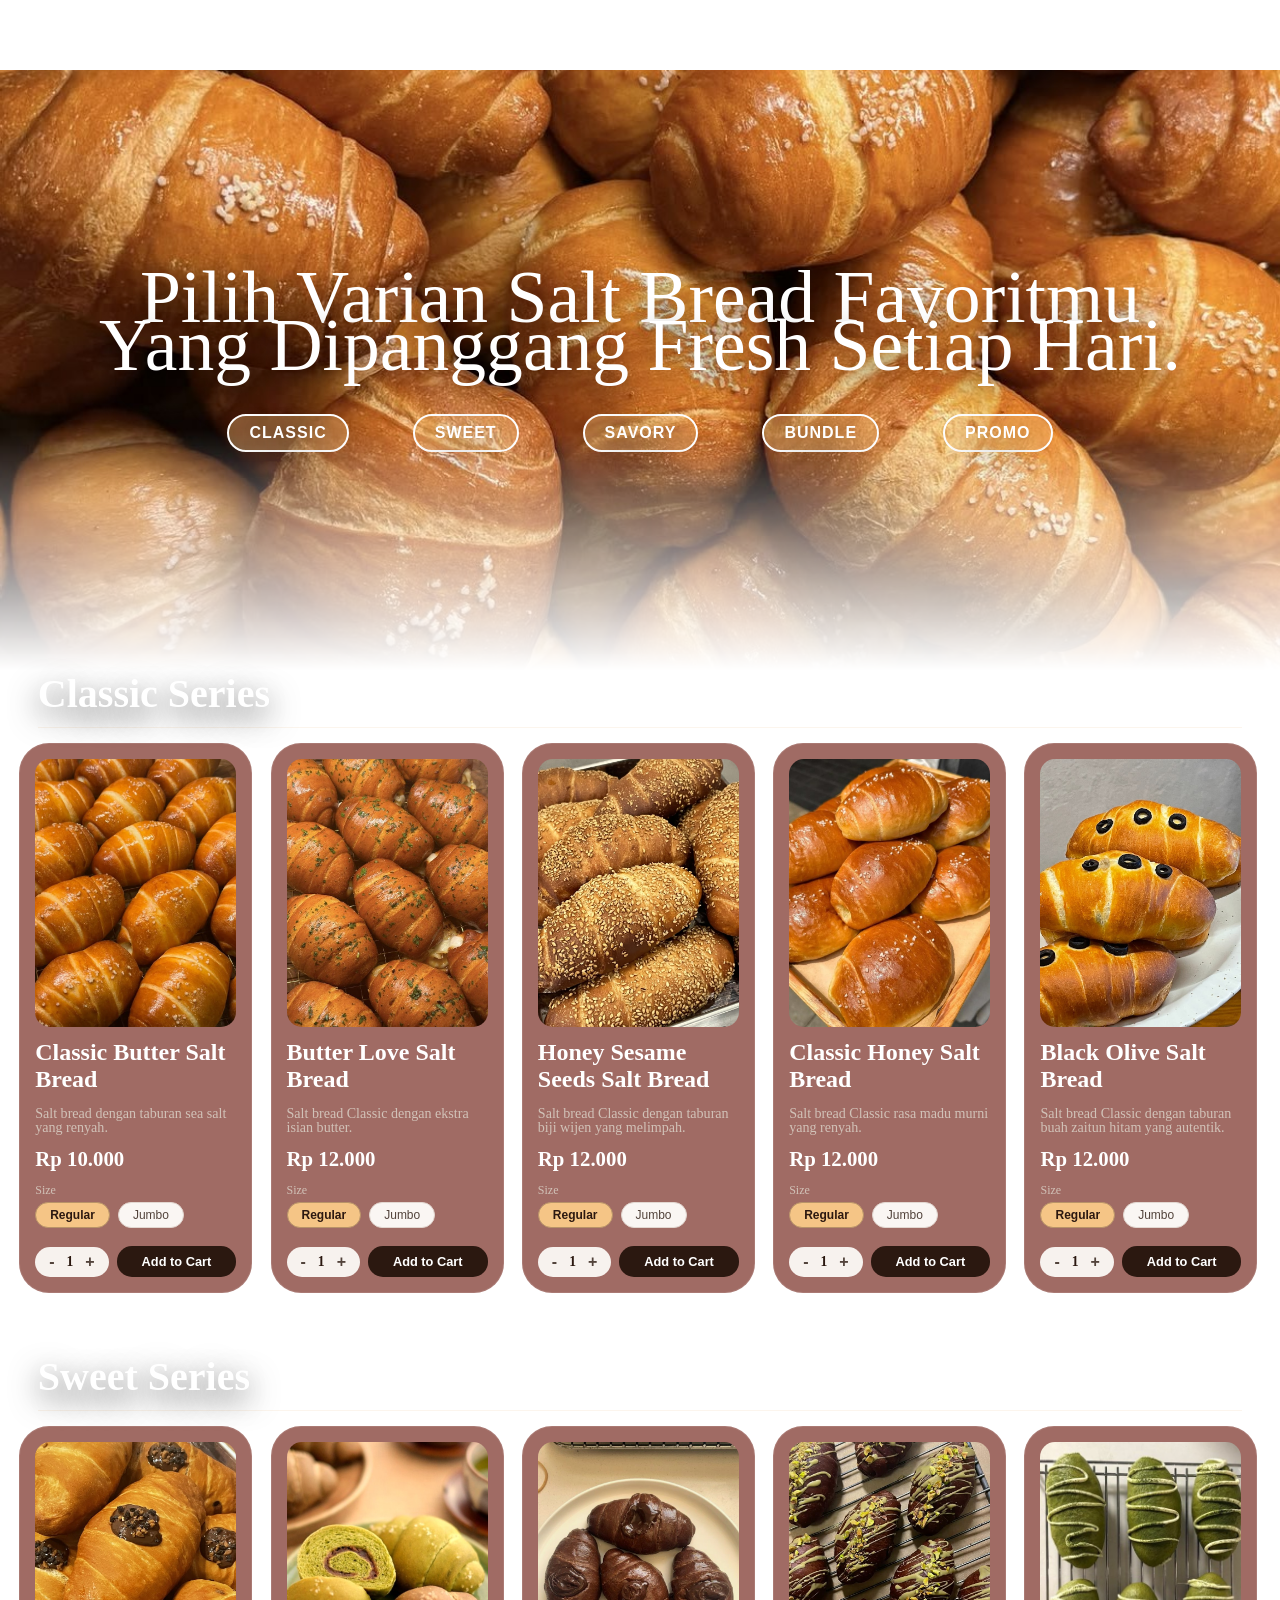
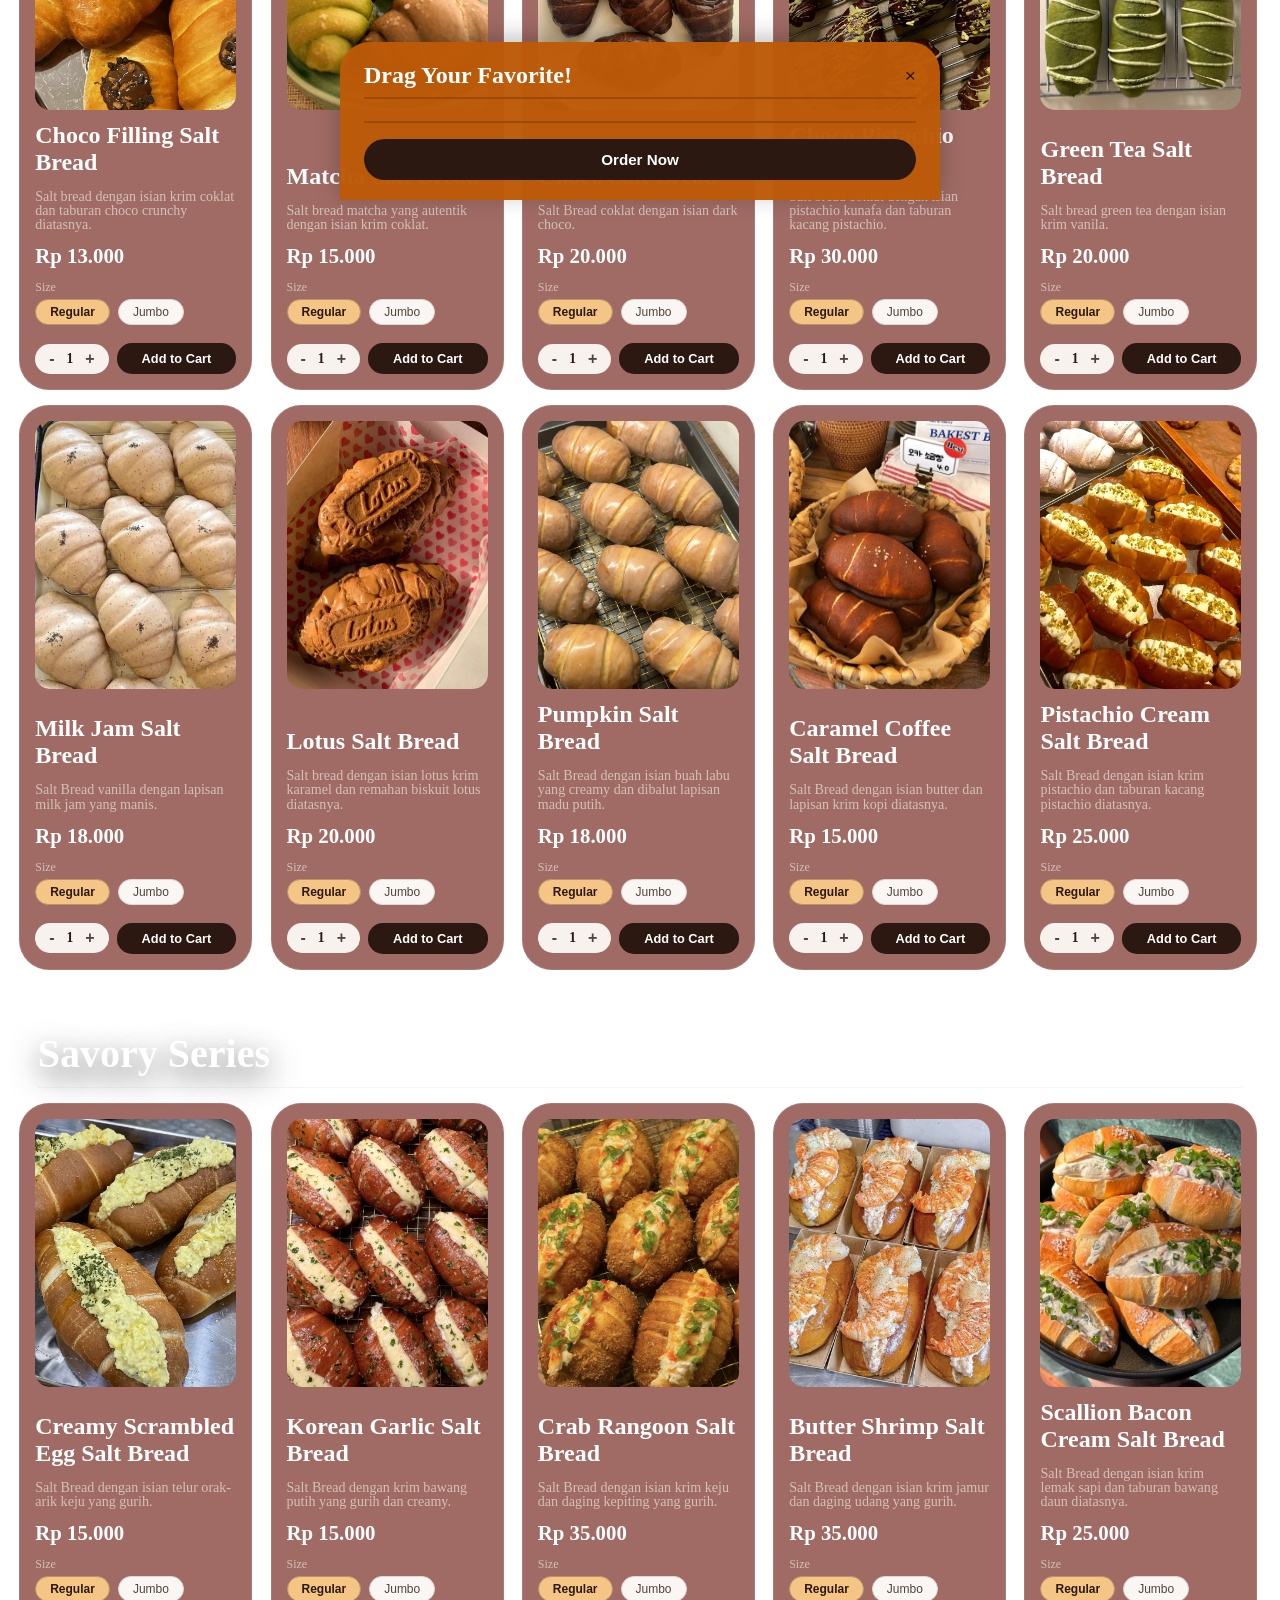
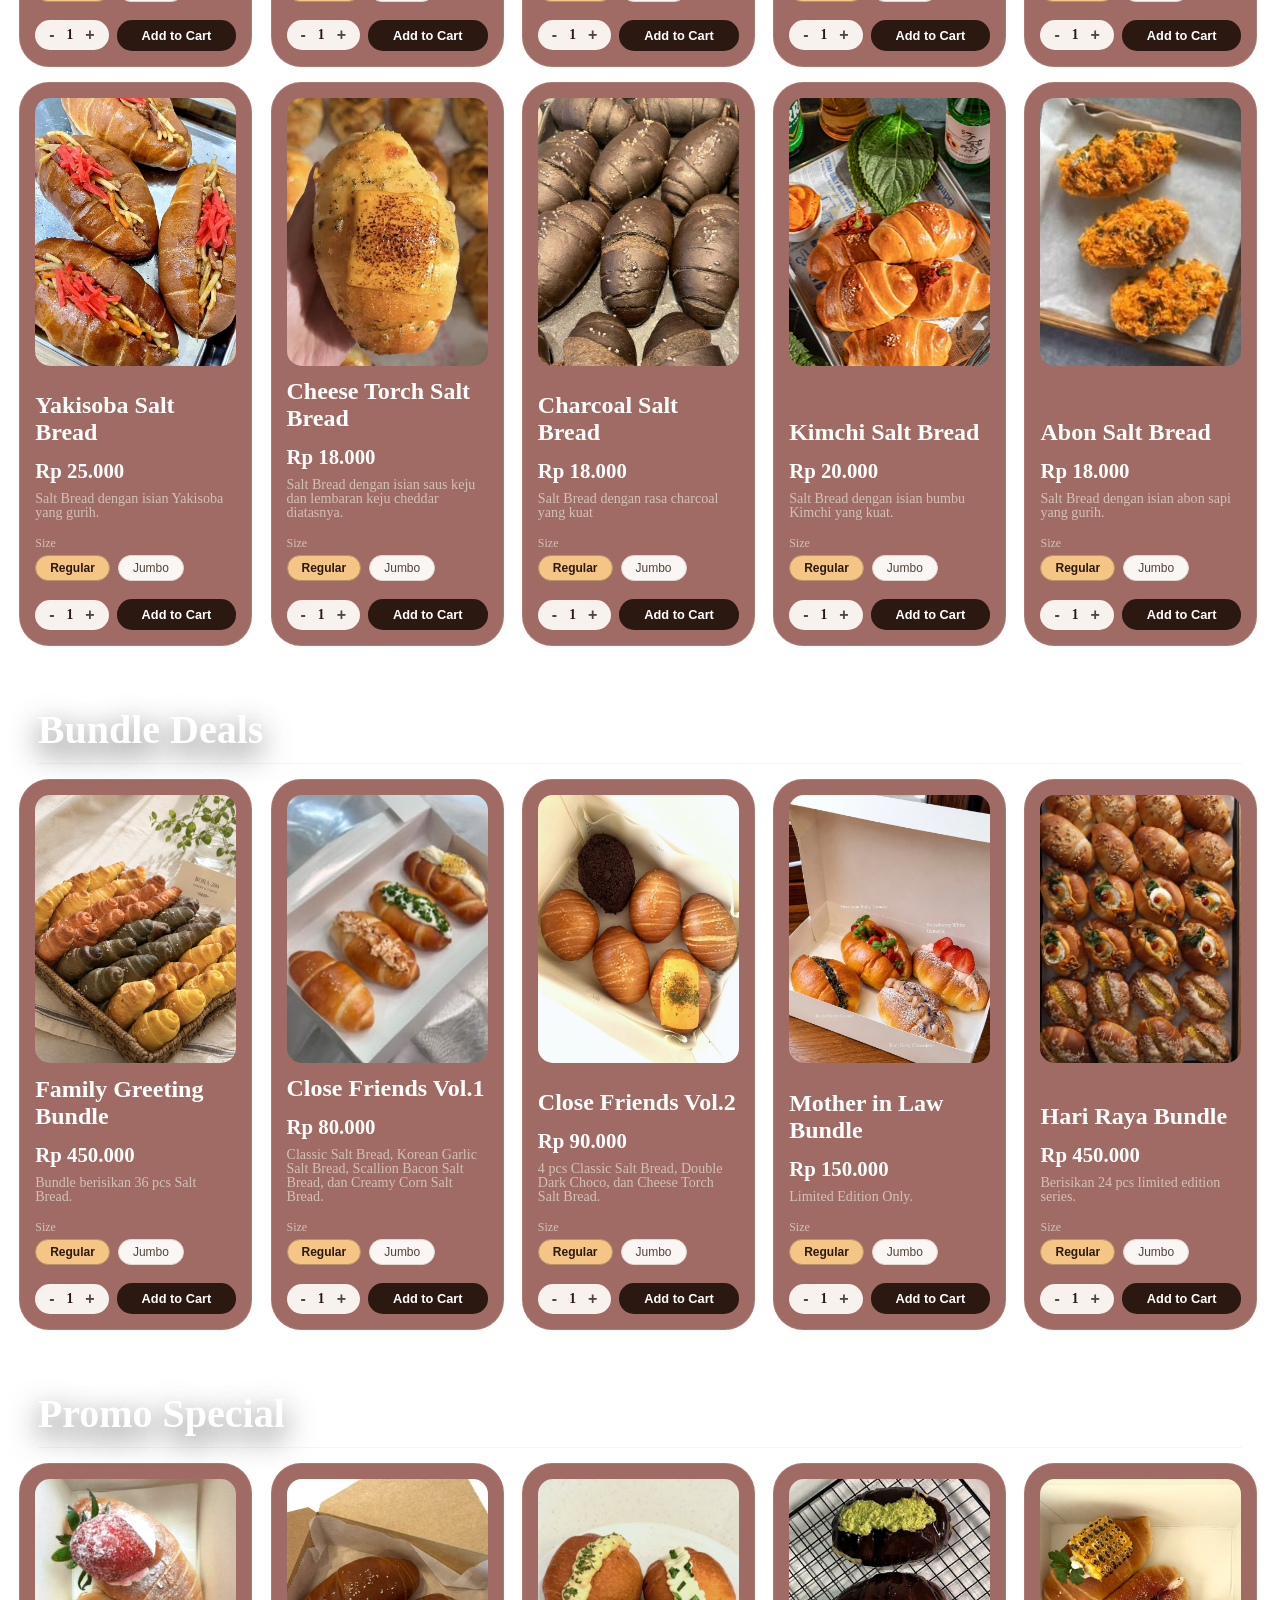
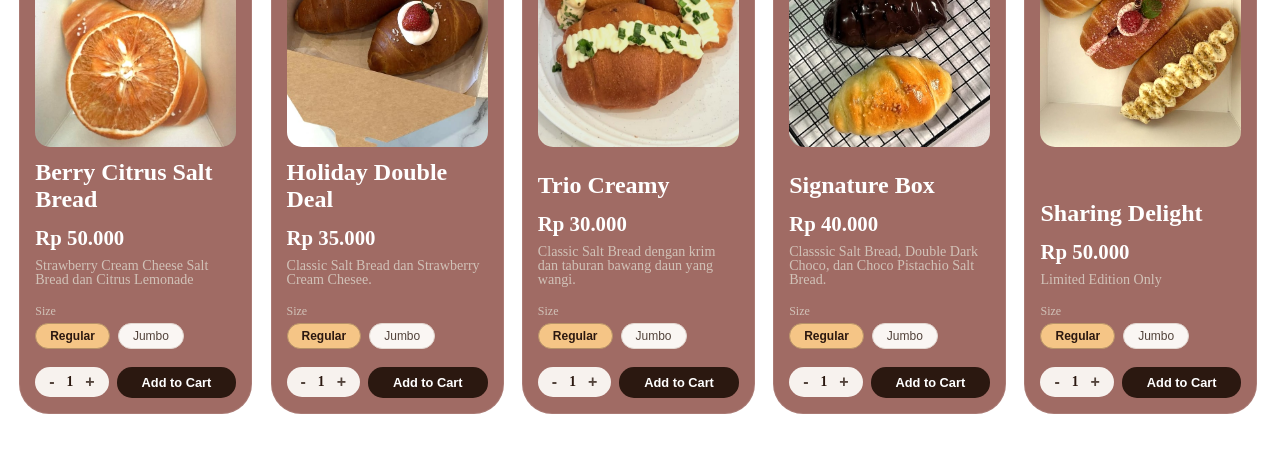
==== menu.html @ 556c07de "Add files via upload" ====
<!DOCTYPE html>
<html lang="id">
<head>
    <meta charset="UTF-8">
    <meta name="viewport" content="width=device-width, initial-scale=1.0">
    <title>.:: MENU ::.</title>
    <style>
        html {
            scroll-behavior: smooth;
        }
        * {
            margin: 0;
            padding: 0;
            box-sizing: border-box;
        }
        body {
            overflow-y: auto;
            background-color: transparent;
        }
        
        /* HEADER MENU */
        .menu-header {
            text-align: center;
            margin-bottom: 30px;
            line-height: 18px;
            font-family:'Times New Roman';
            font-size: 4.6rem;
            text-shadow: 0 10px 30px rgba(0, 0, 0, 0.699);
        }
        .hero-blend-container {
            position: relative;
            width: 100%;
            height: 600px;
            background: url('st image/saltbread2.jpg') center/cover no-repeat;
            display: flex;
            align-items: center;
            justify-content: center;
            text-align: center;
            color: #ffffff;
            margin-top: 70px;
            -webkit-mask-image: linear-gradient(to bottom, rgba(0,0,0,1) 60%, rgba(0,0,0,0) 100%);
            mask-image: linear-gradient(to bottom, rgba(0,0,0,1) 60%, rgba(0,0,0,0) 100%);
        }
        .hero-content {
            position: relative;
            z-index: 2;
            padding: 0 20px;
        }
        
        /* GRID MENU PRODUK */
        .menu-grid {
            display: grid;
            grid-template-columns: repeat(5, 1fr);
            gap: 15px;
            width: 100%;
            max-width: 1300px;
        }
        
        /* CARD PRODUK */
        .menu-card {
            background-color: #660f049d;
            border-radius: 30px;
            border: 1px solid rgba(255,255,255,0.1);
            padding: 15px;
            display: flex;
            max-width: 233px;
            flex-direction: column;
            justify-content: space-between;
            transition: transform 0.3s ease, box-shadow 0.3s ease;
        }
        .menu-card:hover {
            background-color: #7a1306;
            transform: translateY(-6px);
            box-shadow: 0 10px 25px rgba(0, 0, 0, 0.5);
            border-color: #F1D8B8;
        }
        
        /* FOTO RASIO 3:4 POTRAIT */
        .card-img-wrapper {
            width: 100%;
            aspect-ratio: 3 / 4;
            background-color: #F3ECE7;
            border-radius: 15px;
            overflow: hidden;
            display: flex;
            align-items: center;
            justify-content: center;
        }
        .card-img-wrapper img {
            width: 100%;
            height: 100%;
            object-fit: cover;
        }
        
        /* CONTENT CARD */
        .card-body {
            padding-top: 12px;
            display: flex;
            flex-direction: column;
            gap: 8px;
        }
        .card-title {
            font-family: 'Bell Mt';
            text-decoration: none;
            font-size: 1.5rem;
            color: #ffffff;
            margin-bottom: 5px;
        }
        .card-desc {
            font-size: 0.88rem;
            color: #D1C2B8;
            line-height: 1;
            margin-bottom: 5px;
            flex-grow: 1;
            font-family: 'Tw Cen MT';
        }
        .card-footer {
            display: flex;
            justify-content: space-between;
            align-items: center;
            margin-top: auto;
        }
        .price {
            font-size: 1.3rem;
            color: #FFFFFF;
            font-family: 'Britannic Bold';
            font-weight: bold;
        }

        /* Size (Regular/Jumbo) */
        .card-options {
            margin-top: 4px;
        }
        .option-title {
            display: block;
            font-size: 0.75rem;
            color: #D1C2B8;
            margin-bottom: 4px;
            font-family: 'Tw Cen MT';
        }
        .size-options {
            display: flex;
            gap: 8px;
        }
        .btn-size {
            border: 1px solid #E2D7D0;
            padding: 5px 14px;
            font-size: 0.75rem;
            font-weight: 500;
            color: #52433B;
            background-color: #FAF6F3;
            border-radius: 15px;
            cursor: pointer;
            transition: all 0.3s ease;
        }
        .btn-size.active {
            background-color: #f5c586;
            color: #2b1810;
            border-color: #B89368;
            font-weight: 700;
        }
        .btn-size:hover {
            background-color: #FAF6F3;
            color: #52433B;
        }
        /* Tombol Banyaknya dan Add to Cart */
        .card-action {
            display: flex;
            justify-content: space-between;
            align-items: center;
            margin-top: 10px;
            gap: 8px;
        }
        .qty-control {
            display: flex;
            align-items: center;
            background-color: #F7F2EE;
            border-radius: 15px;
            padding: 2px 6px;
        }
        .btn-qty {
            border: none;
            background: transparent;
            font-size: 1rem;
            font-weight: bold;
            color: #52433B;
            cursor: pointer;
            padding: 4px 8px;
            transition: all 0.3s ease;
        }
        .qty-num {
            font-size: 0.85rem;
            font-weight: 600;
            color: #2b1810;
            padding: 0 4px;
        }
        .btn-add {
            flex: 1;
            background-color: #2B1810;
            color: #ffffff;
            border: none;
            padding: 8px 12px;
            font-size: 0.8rem;
            border-radius: 15px;
            font-weight: 600;
            cursor: pointer;
            transition: background-color 0.3 ease;
        }
        .btn-add:hover {
            background-color: #F1D8B8;
            color: #2b1810;
        }

        /* Tombol Kategori */
        .category-buttons {
            padding-top: 15px;
        }
        .cat-btn {
            display: inline-block;
            padding: 8px 20px;
            background-color: rgba(247, 191, 118, 0.384);
            color: #ffffff;
            font-size: 1rem;
            font-weight: 700;
            font-family: 'Arial';
            letter-spacing: 1px;
            text-transform: uppercase;
            text-shadow: 0 10px 30px rgba(0, 0, 0, 0.699);
            border: 2px solid #ffffff;
            border-radius: 40px;
            text-decoration: none;
            transition: all 0.3s ease;
            margin-left : 30px;
            margin-right : 30px;
            margin-top: 15px;
        }
        .cat-btn:hover {
            background-color: #ffffff;
            color: #2b1810;
            box-shadow: 0 4px 12px rgba(241, 216, 184, 0.3);
             transform: translateY(-4px);
        }

        /* Judul Kategori Section */
        .menu-section {
            width: 97%;
            max-width: 1250px;
            margin: 0 auto 60px auto;
        }
        .category-title {
            font-family:'Times New Roman', Times, serif;
            text-align: left;
            font-size: 2.5rem;
            color: #ffffff;
            margin-bottom: 15px;
            text-shadow: 0 10px 30px rgba(0, 0, 0, 0.699);
            border-bottom: 1px solid rgba(241, 216, 184, 0.25);
            padding-bottom: 10px;
            max-width: 1300px;
            margin-left: auto;
            margin-right: auto;
            width: 97%;
        }
    
        /* SCROLLBAR CHROME */
		::-webkit-scrollbar {
		   display: none;
		}
		/* HIDE SCROLLBAR FOR IE, EDGE, AND FIREFOX */
		html, body {
		  -ms-overflow-style: none;
		  scrollbar-width: none;
		}

        /* CART DRAWER */
        
        .cart-drawer {
            position: fixed;
            bottom: -100%;
            left: 50%;
            transform: translateX(-50%);
            width: 90%;
            max-width: 600px;
            background-color: rgba(189, 90, 9, 0.973);
            border-radius: 30px 30px 0 0;
            color: #2b1810;
            box-shadow: 0 -5px 25px rgba(0, 0, 0, 0.25);
            padding: 20px 24px;
            transition: bottom 0.3s cubic-bezier(0.16, 1, 0.3, 1);
            z-index: 1000;
        }
        .cart-drawer.show {
            bottom: 0;
        }
        .cart-header {
            display: flex;
            color: #ffffff;
            justify-content: space-between;
            align-items: center;
            margin-bottom: 12px;
            border-bottom: 2px solid rgba(156, 75, 8, 0.973);
            padding-bottom: 8px;
        }
        .cart-title {
            white-space: nowrap;
            overflow: hidden;
            text-overflow: ellipsis;
        }
        .cart-close {
            background: none;
            border: none;
            font-size: 1.2rem;
            cursor: pointer;
            color: #2b1810;
        }
        .cart-item-info {
            display: grid;
            grid-template-columns: 1fr auto auto;
            gap: 12px;
            color: #ffffff;
            align-items: left;
            font-size: 17.5px;
            font-family: 'Tw Cen MT';
        }
        .cart-item-qty {
            text-align: center;
            font-weight: normal;
            color: #2b1810;
        }
        .cart-item-price {
            font-weight: normal;
            text-align: right;
            min-width: 80px;
        }
        /* Animasi muncul per baris */
        @keyframes fadeIn {
            from { opacity: 0; transform: translateY(-5px); }
            to { opacity: 1; transform: translateY(0); }
        }

        /* Baris total harga */
        .cart-total-section {
            font-family: 'Britannic Bold';
            display: flex;
            text-align: right;
            font-weight: 700;
            font-size: 23px;
            margin-top: 8px;
            margin-bottom: 8px;
            color: #ffffff;
            padding-top: 8px;
            border-top: 2px solid rgba(156, 75, 8, 0.973);
        }
        
        .btn-order-now {
            width: 100%;
            background-color: #2B1810;
            color: #ffffff;
            border: none;
            padding: 12px;;
            font-size: 0.95rem;
            border-radius: 30px;
            font-weight: 600;
            cursor: pointer;
            transition: background-color 0.3 ease;
        }
        .btn-order-now:hover {
            background-color: #F1D8B8;
            color: #2b1810;
        }
        
        /* Container list item di dalam cart drawer */
        #cartItemList {
            display: flex;
            text-align: left;
            flex-direction: column;
            gap: 8px;
            list-style: none;
            padding: 0;
            margin: 10px 0;
            max-height: 130px; /* Tinggi muat maks 3 item (sekitar 40px per item) */
            overflow-y: auto;  /* Jika lebih dari 3 item, otomatis scroll */
            transition: all 0.4s cubic-bezier(0.25, 1, 0.5, 1); /* Efek melar super smooth */
        }

        /* Kustomisasi scrollbar biar estetik */
        #cartItemList::-webkit-scrollbar {
            width: 4px;
        }
        #cartItemList::-webkit-scrollbar-thumb {
            background: #ccc;
            border-radius: 4px;
        }

        /* Styling Modal Pop-Up */
        .order-modal {
            display: none; /* Sembunyi secara default */
            position: fixed;
            top: 0;
            left: 0;
            width: 100%;
            height: 100%;
            background-color: rgba(0, 0, 0, 0.6);
            z-index: 2000;
            justify-content: center;
            align-items: center;
            backdrop-filter: blur(4px);
        }
        .order-modal.show {
            display: flex;
            animation: fadeInModal 0.3s ease;
        }
        .order-modal-content {
            background-color: #fae4d3;
            padding: 24px;
            border-radius: 30px;
            width: 90%;
            max-width: 420px;
            position: relative;
            box-shadow: 0 10px 30px rgba(0,0,0,0.3);
            color: #2b1810;
        }
        .order-modal-content h3 {
            margin-bottom: 16px;
            font-size: 1.3rem;
            font-family: 'Bell MT', serif;
            border-bottom: 2px solid #2b1810;
            padding-bottom: 8px;
        }
        .modal-close {
            position: absolute;
            top: 15px;
            right: 18px;
            background: none;
            border: none;
            font-size: 1.5rem;
            cursor: pointer;
            color: #2b1810;
        }
        .form-group {
            margin-bottom: 14px;
            display: flex;
            flex-direction: column;
            gap: 6px;
        }
        .form-group label {
            font-size: 0.9rem;
            font-weight: bold;
        }
        .form-group input[type="text"],
        .form-group input[type="number"],
        .form-group textarea {
            padding: 10px;
            border: 1px solid #ccc;
            border-radius: 10px;
            font-size: 0.9rem;
            outline: none;
            }
        .radio-group {
            display: flex;
            gap: 20px;
            margin-top: 4px;
        }
        .radio-label {
            display: flex;
            align-items: center;
            gap: 6px;
            cursor: pointer;
            font-size: 0.9rem;
        }
        .btn-confirm {
            width: 100%;
            padding: 10px;
            background-color: #2b1810;
            color: #fff;
            border: none;
            border-radius: 20px;
            font-weight: bold;
            font-size: 1rem;
            cursor: pointer;
            margin-top: 10px;
            transition: background-color 0.2s ease;
        }
        .btn-confirm:hover {
            background-color: #f1d8b8;
            color: #2b1810;
        }

        @keyframes fadeInModal {
            from { opacity: 0; transform: scale(0.95); }
            to { opacity: 1; transform: scale(1); }
        }
    </style>
</head>
<body>

    <!-- JAVASCRIPT GANTI HARGA -->
    <script>
        document.addEventListener('DOMContentLoaded', () => {
            const cartDrawer = document.getElementById('cartDrawer');
            const closeCartBtn = document.getElementById('closeCart');
            const btnOrderNow = document.getElementById('btnOrderNow');
            const cartItemList = document.getElementById('cartItemList');
            const cartTotalPrice = document.getElementById('cartTotalPrice');

            // --- Elemen Modal Order ---
            const orderModal = document.getElementById('orderModal');
            const closeOrderModal = document.getElementById('closeOrderModal');
            const orderForm = document.getElementById('orderForm');
            const orderTypeRadios = document.getElementsByName('orderType');
            const tableSection = document.getElementById('tableSection');
            const addressSection = document.getElementById('addressSection');
            const tableNumberInput = document.getElementById('tableNumber');
            const customerAddressInput = document.getElementById('customerAddress');

            // Array penampung seluruh pesanan di keranjang
            let cart = [];

                    function updateCartUI() {
                    if (!cartItemList) return;
                    cartItemList.innerHTML = ''; 
                    let total = 0;

                    cart.forEach((item, index) => {
                    const itemTotal = item.price * item.quantity;
                    total += itemTotal;

                    const li = document.createElement('li');
                    li.className = 'cart-item';
                    li.innerHTML = `
                        <span class="cart-item-title">${index + 1}. ${item.title} (${item.size})</span>
                        <span class="cart-item-qty">x${item.quantity}</span>
                        <span class="cart-item-price">Rp ${itemTotal.toLocaleString('id-ID')}</span>
                    `;
                    cartItemList.appendChild(li);
                });

                if (cartTotalPrice) {
                    cartTotalPrice.textContent = 'Rp ' + total.toLocaleString('id-ID');
                }
            }

            // Event Tombol Order Now (Buka Modal Pop-Up)
            if (btnOrderNow) {
                btnOrderNow.addEventListener('click', () => {
                    if (cart.length === 0) {
                        alert('Keranjang kamu masih kosong!');
                        return;
                    }
            // Sembunyikan cart drawer dan munculkan modal order
                    cartDrawer.classList.remove('show');
                    orderModal.classList.add('show');
                });
            }

            // Toggle Tampilan Radio Button (Dine in vs Delivery)
            orderTypeRadios.forEach(radio => {
                radio.addEventListener('change', (e) => {
                    if (e.target.value === 'dineIn') {
                        tableSection.style.display = 'flex';
                        addressSection.style.display = 'none';
                        tableNumberInput.required = true;
                        customerAddressInput.required = false;
                    } else if (e.target.value === 'delivery') {
                        tableSection.style.display = 'none';
                        addressSection.style.display = 'flex';
                        tableNumberInput.required = false;
                        customerAddressInput.required = true;
                    } else if (e.target.value === 'takeAway') {
                        tableSection.style.display = 'none';
                    }
                });
            });

            // Close Modal
            if (closeOrderModal) {
                closeOrderModal.addEventListener('click', () => {
                    orderModal.classList.remove('show');
                });
            }

            // Submit Form Order & Tombol CONFIRM
            if (orderForm) {
                orderForm.addEventListener('submit', (e) => {
                    e.preventDefault(); // Mencegah reload halaman

            // BISA AMBIL DATA PESANAN DENGAN RAPI
            const name = document.getElementById('customerName').value;
            const selectedType = document.querySelector('input[name="orderType"]:checked').value;

            // ALERT SUCCESS
            alert('Successfully Ordered! Thank You!');

            // Reset Form & Keranjang
            orderForm.reset();
            tableSection.style.display = 'none';
            addressSection.style.display = 'none';
            cart = [];
            updateCartUI();

            // Tutup Pop-Up
            orderModal.classList.remove('show');
        });
    }

            // Close Cart Event
            if (closeCartBtn && cartDrawer) {
                closeCartBtn.addEventListener('click', () => {
                    cart = []; // Reset keranjang
                    updateCartUI();
                    cartDrawer.classList.remove('show');
                    });
            }

            // Event Loop untuk Setiap Kartu Menu
            document.querySelectorAll('.menu-card').forEach(card => {
                const sizeButtons = card.querySelectorAll('.btn-size');
                const priceDisplay = card.querySelector('.price');
                const qtyNum = card.querySelector('.qty-num');
        
                const btnMinus = card.querySelector('.btn-minus') || card.querySelector('.btn-qty:first-child');
                const btnPlus = card.querySelector('.btn-plus') || card.querySelector('.btn-qty:last-child');
                const btnAdd = card.querySelector('.btn-add');

                const regularPrice = parseInt(card.getAttribute('data-price')) || 0;
                const jumboPrice = parseInt(card.getAttribute('data-jumbo')) || regularPrice;
        
                let currentPrice = regularPrice;
                let currentSize = 'Regular';
                let quantity = 1;

                // Set Tampilan Harga Awal
                if (priceDisplay) {
                    priceDisplay.textContent = 'Rp ' + currentPrice.toLocaleString('id-ID');
                }

                // Tombol Size (Regular / Jumbo)
                sizeButtons.forEach(button => {
                    button.addEventListener('click', () => {
                        sizeButtons.forEach(btn => btn.classList.remove('active'));
                        button.classList.add('active');

                        const selectedSize = (button.getAttribute('data-size') || '').toLowerCase();
                        if (selectedSize === 'jumbo') {
                            currentPrice = jumboPrice;
                            currentSize = 'Jumbo';
                        } else {
                            currentPrice = regularPrice;
                            currentSize = 'Regular';
                        }

                        if (priceDisplay) {
                            priceDisplay.textContent = 'Rp ' + currentPrice.toLocaleString('id-ID');
                        }
                    });
                });

                        // Tombol Qty (-)
                if (btnMinus) {
                    btnMinus.addEventListener('click', () => {
                        if (quantity > 1) {
                            quantity--;
                            if (qtyNum) qtyNum.textContent = quantity;
                        }
                    });
                }

                // Tombol Qty (+)
                if (btnPlus) {
                    btnPlus.addEventListener('click', () => {
                        quantity++;
                        if (qtyNum) qtyNum.textContent = quantity;
                    });
                }

                // Tombol Add to Cart
                if (btnAdd && cartDrawer) {
                    btnAdd.addEventListener('click', () => {
                        const titleEl = card.querySelector('.card-title') || card.querySelector('h3');
                        const title = titleEl ? titleEl.textContent.trim() : 'Menu Item';

                        // Cek apakah item dengan judul & size yang sama sudah ada di keranjang
                        const existingIndex = cart.findIndex(item => item.title === title && item.size === currentSize);

                        if (existingIndex > -1) {
                            // Kalau udah ada, tinggal tambahkan quantity-nya
                            cart[existingIndex].quantity += quantity;
                        } else {
                            // Kalau belum ada, tambahkan item baru ke daftar
                            cart.push({
                                title: title,
                                size: currentSize,
                                price: currentPrice,
                                quantity: quantity
                            });
                        }

                        // Render ulang tampilan Cart Drawer
                        updateCartUI();

                        // Munculkan Cart Drawer
                        cartDrawer.classList.add('show');
                        });
                    }
                });
            });

                // Tombol Close Cart
                    if (closeCartBtn) {
                        closeCartBtn.addEventListener('click', () => {
                        cart = []; // Reset keranjang
                    updateCartUI();
                    cartDrawer.classList.remove('show');
                    });
                 }

                // Tombol Order Now
                if (btnOrderNow) {
                    btnOrderNow.addEventListener('click', () => {
                    alert('Successfully Ordered! Thank You!');c
                if (cartDrawer) cartDrawer.classList.remove('show');
                    });
                }
    </script>

    <!-- CART DRAWER -->
        <div id="cartDrawer" class="cart-drawer">
            <div class="cart-header">
                <h2>Drag Your Favorite!</h2>
                <button id="closeCart" class="cart-close">&times;</button>
            </div>

            <!-- Tempat menampung list item (akan melar & scroll) -->
            <ul id="cartItemList" class="cart-item-info"></ul>

            <!-- Total & Tombol Order -->
            <div class="cart-total-section">
                <span id="cartTotalPrice" text-align="right"></span>
            </div>

            <button id="btnOrderNow" class="btn-order-now">Order Now</button>
        </div>

    <!-- ORDER MODAL FORM -->
        <div id="orderModal" class="order-modal">
            <div class="order-modal-content">
                <button id="closeOrderModal" class="modal-close">&times;</button>
                <h3>Order Details</h3>
    
                <form id="orderForm">
                <!-- Input Nama -->
                <div class="form-group">
                <label for="customerName">Name</label>
                <input type="text" id="customerName" placeholder="Fill your name" required />
                </div>

                <!-- Pilihan Order Type -->
                <div class="form-group">
                <label>Order Type</label>
                <div class="radio-group">
                <label class="radio-label">
                    <input type="radio" name="orderType" value="dineIn" required /> Dine In
                </label>
                <label class="radio-label">
                    <input type="radio" name="orderType" value="delivery" required /> Delivery
                </label>
                <label class="radio-label">
                    <input type="radio" name="orderType" value="takeAway" required /> Take Away
                </label>
                </div>
            </div>

            <!-- Section Table Number (Tersembunyi secara default) -->
            <div id="tableSection" class="form-group conditional-section" style="display: none;">
                <label for="tableNumber">Table Number</label>
                <input type="number" id="tableNumber" placeholder="Example: 05" min="1" />
            </div>

            <!-- Section Your Address (Tersembunyi secara default) -->
            <div id="addressSection" class="form-group conditional-section" style="display: none;">
                <label for="customerAddress">Your Address</label>
                <textarea id="customerAddress" rows="3" placeholder="Masukkan alamat lengkap pengiriman"></textarea>
            </div>

            <!-- Tombol Confirm -->
            <button type="submit" id="btnConfirmOrder" class="btn-confirm">Confirm</button>
            </form>
        </div>
    </div>

    <!-- HERO HEADER NGE-BLEND KE BACKGROUND -->
        <div class="hero-blend-container">
        <div class="hero-content">
            <p class="menu-header">Pilih Varian Salt Bread Favoritmu</p>
            <p class="menu-header">Yang Dipanggang Fresh Setiap Hari.</p>

    <!-- Tombol Kategori Filter -->
        <div class="category-buttons">
            <a href="#classic" class="cat-btn">Classic</a>
            <a href="#sweet" class="cat-btn">Sweet</a>
            <a href="#savory" class="cat-btn">Savory</a>
            <a href="#bundle" class="cat-btn">Bundle</a>
            <a href="#promo" class="cat-btn">Promo</a>
            </div>
        </div>
    </div>

        <!-- CLASSIC SECTION -->
        <section id="classic" class="menu-section">
            <h2 class="category-title">Classic Series</h2>
            <div class="menu-grid">

        <!-- ITEM 1 -->
        <div class="menu-card" data-price="10000" data-jumbo="15000">
            <div class="card-img-wrapper">
                <img src="st image/classicpan.jpg" alt="Classic Butter Salt Bread">
            </div>
            <div class="card-body">
                <h3 class="card-title">Classic Butter Salt Bread</h3>
                <p class="card-desc">Salt bread dengan taburan sea salt yang renyah.</p>
                <span class="price">Rp 10.000</span>

                <div class="card-options">
                    <span class="option-title">Size</span>

                    <div class="size-options">
                        <button class="btn-size active" data-size="regular">Regular</button>
                        <button class="btn-size" data-size="jumbo">Jumbo</button>                
                    </div>
                </div>

                <div class="card-action">
                    <div class="qty-control">
                        <button class="btn-qty">-</button>
                        <span class="qty-num">1</span>
                        <button class="btn-qty">+</button>
                    </div>
                    <button class="btn-add">Add to Cart</button>
                </div>
            </div>
        </div>

         <!-- ITEM 2 -->
         <div class="menu-card" data-price="12000" data-jumbo="17000">
            <div class="card-img-wrapper">
                <img src="st image/butterlove.jpg" alt="Butter Love Salt Bread">
            </div>
            <div class="card-body">
                <h3 class="card-title">Butter Love Salt Bread</h3>
                <p class="card-desc">Salt bread Classic dengan ekstra isian butter.</p>
                <span class="price">Rp 12.000</span>
                
                <div class="card-options">
                    <span class="option-title">Size</span>

                    <div class="size-options">
                        <button class="btn-size active" data-size="regular">Regular</button>
                        <button class="btn-size" data-size="jumbo">Jumbo</button>                
                    </div>
                </div>

                <div class="card-action">
                    <div class="qty-control">
                        <button class="btn-qty">-</button>
                        <span class="qty-num">1</span>
                        <button class="btn-qty">+</button>
                    </div>
                    <button class="btn-add">Add to Cart</button>
                </div>
            </div>
        </div>
         
         <!-- ITEM 3 -->
         <div class="menu-card" data-price="12000" data-jumbo="17000">
            <div class="card-img-wrapper">
                <img src="st image/honeysesameseeds.jpg" alt="Honey Sesame Seeds Salt Bread">
            </div>
            <div class="card-body">
                <h3 class="card-title">Honey Sesame Seeds Salt Bread</h3>
                <p class="card-desc">Salt bread Classic dengan taburan biji wijen yang melimpah.</p>
                <span class="price">Rp 12.000</span>
                
                <div class="card-options">
                    <span class="option-title">Size</span>

                    <div class="size-options">
                        <button class="btn-size active" data-size="regular">Regular</button>
                        <button class="btn-size" data-size="jumbo">Jumbo</button>                
                    </div>
                </div>

                <div class="card-action">
                    <div class="qty-control">
                        <button class="btn-qty">-</button>
                        <span class="qty-num">1</span>
                        <button class="btn-qty">+</button>
                    </div>
                    <button class="btn-add">Add to Cart</button>
                </div>
            </div>
        </div>

         <!-- ITEM 4 -->
         <div class="menu-card" data-price="12000" data-jumbo="17000">
            <div class="card-img-wrapper">
                <img src="st image/classichoney.jpg" alt="Classic Honey Salt Bread">
            </div>
            <div class="card-body">
                <h3 class="card-title">Classic Honey Salt Bread</h3>
                <p class="card-desc">Salt bread Classic rasa madu murni yang renyah.</p>
                <span class="price">Rp 12.000</span>
                
                <div class="card-options">
                    <span class="option-title">Size</span>

                    <div class="size-options">
                        <button class="btn-size active" data-size="regular">Regular</button>
                        <button class="btn-size" data-size="jumbo">Jumbo</button>                
                    </div>
                </div>

                <div class="card-action">
                    <div class="qty-control">
                        <button class="btn-qty">-</button>
                        <span class="qty-num">1</span>
                        <button class="btn-qty">+</button>
                    </div>
                    <button class="btn-add">Add to Cart</button>
                </div>
            </div>
        </div>

        <!-- ITEM 5 -->
         <div class="menu-card" data-price="12000" data-jumbo="17000">
            <div class="card-img-wrapper">
                <img src="st image/blackolive.jpg" alt="Black Olive Salt Bread">
            </div>
            <div class="card-body">
                <h3 class="card-title">Black Olive Salt Bread</h3>
                <p class="card-desc">Salt bread Classic dengan taburan buah zaitun hitam yang autentik.</p>
                <span class="price">Rp 10.000</span>
                
                <div class="card-options">
                    <span class="option-title">Size</span>

                    <div class="size-options">
                        <button class="btn-size active" data-size="regular">Regular</button>
                        <button class="btn-size" data-size="jumbo">Jumbo</button>                
                    </div>
                </div>

                <div class="card-action">
                    <div class="qty-control">
                        <button class="btn-qty">-</button>
                        <span class="qty-num">1</span>
                        <button class="btn-qty">+</button>
                    </div>
                    <button class="btn-add">Add to Cart</button>
                </div>
            </div>
        </div>
        </section>

        <! -- SWEET SECTION -- >
        <section id="sweet" class="menu-section">
            <h2 class="category-title">Sweet Series</h2>
            <div class="menu-grid">

         <!-- ITEM 6 -->
         <div class="menu-card" data-price="13000" data-jumbo="18000">
            <div class="card-img-wrapper">
                <img src="st image/classicchocofilling.jpg" alt="Choco Filling Salt Bread">
            </div>
            <div class="card-body">
                <h3 class="card-title">Choco Filling Salt Bread</h3>
                <p class="card-desc">Salt bread dengan isian krim coklat dan taburan choco crunchy diatasnya.</p>
                <span class="price">Rp 13.000</span>
                
                <div class="card-options">
                    <span class="option-title">Size</span>

                    <div class="size-options">
                        <button class="btn-size active" data-size="regular">Regular</button>
                        <button class="btn-size" data-size="jumbo">Jumbo</button>                
                    </div>
                </div>

                <div class="card-action">
                    <div class="qty-control">
                        <button class="btn-qty">-</button>
                        <span class="qty-num">1</span>
                        <button class="btn-qty">+</button>
                    </div>
                    <button class="btn-add">Add to Cart</button>
                </div>
            </div>
        </div>

         <!-- ITEM 7 -->
         <div class="menu-card" data-price="15000" data-jumbo="20000">
            <div class="card-img-wrapper">
                <img src="st image/matchapan.jpg" alt="Matcha Salt Bread">
            </div>
            <div class="card-body">
                <h3 class="card-title">Matcha Salt Bread</h3>
                <p class="card-desc">Salt bread matcha yang autentik dengan isian krim coklat.</p>
                <span class="price">Rp 15.000</span>
                
                <div class="card-options">
                    <span class="option-title">Size</span>

                    <div class="size-options">
                        <button class="btn-size active" data-size="regular">Regular</button>
                        <button class="btn-size" data-size="jumbo">Jumbo</button>                
                    </div>
                </div>

                <div class="card-action">
                    <div class="qty-control">
                        <button class="btn-qty">-</button>
                        <span class="qty-num">1</span>
                        <button class="btn-qty">+</button>
                    </div>
                    <button class="btn-add">Add to Cart</button>
                </div>
            </div>
        </div>

         <!-- ITEM 8 -->
         <div class="menu-card" data-price="20000" data-jumbo="30000">
            <div class="card-img-wrapper">
                <img src="st image/darkchoco.jpg" alt="Double Dark Choco Salt Bread">
            </div>
            <div class="card-body">
                <h3 class="card-title">Double Dark Choco Salt Bread</h3>
                <p class="card-desc">Salt Bread coklat dengan isian dark choco.</p>
                <span class="price">Rp 20.000</span>
                
                <div class="card-options">
                    <span class="option-title">Size</span>

                    <div class="size-options">
                        <button class="btn-size active" data-size="regular">Regular</button>
                        <button class="btn-size" data-size="jumbo">Jumbo</button>                
                    </div>
                </div>

                <div class="card-action">
                    <div class="qty-control">
                        <button class="btn-qty">-</button>
                        <span class="qty-num">1</span>
                        <button class="btn-qty">+</button>
                    </div>
                    <button class="btn-add">Add to Cart</button>
                </div>
            </div>
        </div>

         <!-- ITEM 9 -->
         <div class="menu-card" data-price="30000" data-jumbo="40000">
            <div class="card-img-wrapper">
                <img src="st image/chocopistachio.jpg" alt="Choco Pistachio Salt Bread">
            </div>
            <div class="card-body">
                <h3 class="card-title">Choco Pistachio Salt Bread</h3>
                <p class="card-desc">Salt bread coklat dengan isian pistachio kunafa dan taburan kacang pistachio.</p>
                <span class="price">Rp 30.000</span>
                
                <div class="card-options">
                    <span class="option-title">Size</span>

                    <div class="size-options">
                        <button class="btn-size active" data-size="regular">Regular</button>
                        <button class="btn-size" data-size="jumbo">Jumbo</button>                
                    </div>
                </div>

                <div class="card-action">
                    <div class="qty-control">
                        <button class="btn-qty">-</button>
                        <span class="qty-num">1</span>
                        <button class="btn-qty">+</button>
                    </div>
                    <button class="btn-add">Add to Cart</button>
                </div>
            </div>
        </div>

         <!-- ITEM 10 -->
         <div class="menu-card" data-price="20000" data-jumbo="35000">
            <div class="card-img-wrapper">
                <img src="st image/greentea.jpg" alt="Green Tea Salt Bread">
            </div>
            <div class="card-body">
                <h3 class="card-title">Green Tea Salt Bread</h3>
                <p class="card-desc">Salt bread green tea dengan isian krim vanila.</p>
                <span class="price">Rp 20.000</span>
                
                <div class="card-options">
                    <span class="option-title">Size</span>

                    <div class="size-options">
                        <button class="btn-size active" data-size="regular">Regular</button>
                        <button class="btn-size" data-size="jumbo">Jumbo</button>                
                    </div>
                </div>

                <div class="card-action">
                    <div class="qty-control">
                        <button class="btn-qty">-</button>
                        <span class="qty-num">1</span>
                        <button class="btn-qty">+</button>
                    </div>
                    <button class="btn-add">Add to Cart</button>
                </div>
            </div>
        </div>

         <!-- ITEM 11 -->
         <div class="menu-card" data-price="18000" data-jumbo="25000">
            <div class="card-img-wrapper">
                <img src="st image/milkjam.jpg" alt="Milk Jam Salt Bread">
            </div>
            <div class="card-body">
                <h3 class="card-title">Milk Jam Salt Bread</h3>
                <p class="card-desc">Salt Bread vanilla dengan lapisan milk jam yang manis.</p>
                <span class="price">Rp 18.000</span>
                
                <div class="card-options">
                    <span class="option-title">Size</span>

                    <div class="size-options">
                        <button class="btn-size active" data-size="regular">Regular</button>
                        <button class="btn-size" data-size="jumbo">Jumbo</button>                
                    </div>
                </div>

                <div class="card-action">
                    <div class="qty-control">
                        <button class="btn-qty">-</button>
                        <span class="qty-num">1</span>
                        <button class="btn-qty">+</button>
                    </div>
                    <button class="btn-add">Add to Cart</button>
                </div>
            </div>
        </div>

         <!-- ITEM 12 -->
         <div class="menu-card" data-price="20000" data-jumbo="35000">
            <div class="card-img-wrapper">
                <img src="st image/lotusslatbread.jpg" alt="Lotus Salt Bread">
            </div>
            <div class="card-body">
                <h3 class="card-title">Lotus Salt Bread</h3>
                <p class="card-desc">Salt bread dengan isian lotus krim karamel dan remahan biskuit lotus diatasnya.</p>
                <span class="price">Rp 20.000</span>
                
                <div class="card-options">
                    <span class="option-title">Size</span>

                    <div class="size-options">
                        <button class="btn-size active" data-size="regular">Regular</button>
                        <button class="btn-size" data-size="jumbo">Jumbo</button>                
                    </div>
                </div>

                <div class="card-action">
                    <div class="qty-control">
                        <button class="btn-qty">-</button>
                        <span class="qty-num">1</span>
                        <button class="btn-qty">+</button>
                    </div>
                    <button class="btn-add">Add to Cart</button>
                </div>
            </div>
        </div>

         <!-- ITEM 13 -->
         <div class="menu-card" data-price="18000" data-jumbo="25000">
            <div class="card-img-wrapper">
                <img src="st image/pumpkinsaltbread.jpg" alt="Pumpkin Salt Bread">
            </div>
            <div class="card-body">
                <h3 class="card-title">Pumpkin Salt Bread</h3>
                <p class="card-desc">Salt Bread dengan isian buah labu yang creamy dan dibalut lapisan madu putih.</p>
                <span class="price">Rp 18.000</span>
                
                <div class="card-options">
                    <span class="option-title">Size</span>

                    <div class="size-options">
                        <button class="btn-size active" data-size="regular">Regular</button>
                        <button class="btn-size" data-size="jumbo">Jumbo</button>                
                    </div>
                </div>

                <div class="card-action">
                    <div class="qty-control">
                        <button class="btn-qty">-</button>
                        <span class="qty-num">1</span>
                        <button class="btn-qty">+</button>
                    </div>
                    <button class="btn-add">Add to Cart</button>
                </div>
            </div>
        </div>

         <!-- ITEM 14 -->
         <div class="menu-card" data-price="15000" data-jumbo="20000">
            <div class="card-img-wrapper">
                <img src="st image/karamelcoffee.png" alt="Caramel Coffee Salt Bread">
            </div>
            <div class="card-body">
                <h3 class="card-title">Caramel Coffee Salt Bread</h3>
                <p class="card-desc">Salt Bread dengan isian butter dan lapisan krim kopi diatasnya.</p>
                <span class="price">Rp 15.000</span>
                
                <div class="card-options">
                    <span class="option-title">Size</span>

                    <div class="size-options">
                        <button class="btn-size active" data-size="regular">Regular</button>
                        <button class="btn-size" data-size="jumbo">Jumbo</button>                
                    </div>
                </div>

                <div class="card-action">
                    <div class="qty-control">
                        <button class="btn-qty">-</button>
                        <span class="qty-num">1</span>
                        <button class="btn-qty">+</button>
                    </div>
                    <button class="btn-add">Add to Cart</button>
                </div>
            </div>
        </div>

         <!-- ITEM 15 -->
         <div class="menu-card" data-price="25000" data-jumbo="40000">
            <div class="card-img-wrapper">
                <img src="st image/pistachiocream.jpg" alt="Pistachio Cream Salt Bread">
            </div>
            <div class="card-body">
                <h3 class="card-title">Pistachio Cream Salt Bread</h3>
                <p class="card-desc">Salt Bread dengan isian krim pistachio dan taburan kacang pistachio diatasnya.</p>
                <span class="price">Rp 25.000</span>
                
                <div class="card-options">
                    <span class="option-title">Size</span>

                    <div class="size-options">
                        <button class="btn-size active" data-size="regular">Regular</button>
                        <button class="btn-size" data-size="jumbo">Jumbo</button>                
                    </div>
                </div>

                <div class="card-action">
                    <div class="qty-control">
                        <button class="btn-qty">-</button>
                        <span class="qty-num">1</span>
                        <button class="btn-qty">+</button>
                    </div>
                    <button class="btn-add">Add to Cart</button>
                </div>
            </div>
        </div>
        </section>

        <! -- SAVORY SECTION -- >
        <section id="savory" class="menu-section">
            <h2 class="category-title">Savory Series</h2>
            <div class="menu-grid">

         <!-- ITEM 16 -->
         <div class="menu-card" data-price="15000" data-jumbo="20000">
            <div class="card-img-wrapper">
                <img src="st image/creamyscrambledegg.jpg" alt="Creamy Scrambled Egg Salt Bread">
            </div>
            <div class="card-body">
                <h3 class="card-title">Creamy Scrambled Egg Salt Bread</h3>
                <p class="card-desc">Salt Bread dengan isian telur orak-arik keju yang gurih.</p>
                <span class="price">Rp 15.000</span>
                
                <div class="card-options">
                    <span class="option-title">Size</span>

                    <div class="size-options">
                        <button class="btn-size active" data-size="regular">Regular</button>
                        <button class="btn-size" data-size="jumbo">Jumbo</button>                
                    </div>
                </div>

                <div class="card-action">
                    <div class="qty-control">
                        <button class="btn-qty">-</button>
                        <span class="qty-num">1</span>
                        <button class="btn-qty">+</button>
                    </div>
                    <button class="btn-add">Add to Cart</button>
                </div>
            </div>
        </div>

          <!-- ITEM 17 -->
         <div class="menu-card" data-price="15000" data-jumbo="20000">
            <div class="card-img-wrapper">
                <img src="st image/koreangarlic.jpg" alt="Korean Garlic Salt Bread">
            </div>
            <div class="card-body">
                <h3 class="card-title">Korean Garlic Salt Bread</h3>
                <p class="card-desc">Salt Bread dengan krim bawang putih yang gurih dan creamy.</p>
                <span class="price">Rp 15.000</span>
                
                <div class="card-options">
                    <span class="option-title">Size</span>

                    <div class="size-options">
                        <button class="btn-size active" data-size="regular">Regular</button>
                        <button class="btn-size" data-size="jumbo">Jumbo</button>                
                    </div>
                </div>

                <div class="card-action">
                    <div class="qty-control">
                        <button class="btn-qty">-</button>
                        <span class="qty-num">1</span>
                        <button class="btn-qty">+</button>
                    </div>
                    <button class="btn-add">Add to Cart</button>
                </div>
            </div>
        </div>

          <!-- ITEM 18 -->
         <div class="menu-card" data-price="35000" data-jumbo="50000">
            <div class="card-img-wrapper">
                <img src="st image/crabrangoon.jpg" alt="Crab Rangoon Salt Bread">
            </div>
            <div class="card-body">
                <h3 class="card-title">Crab Rangoon Salt Bread</h3>
                <p class="card-desc">Salt Bread dengan isian krim keju dan daging kepiting yang gurih.</p>
                <span class="price">Rp 35.000</span>

                <div class="card-options">
                    <span class="option-title">Size</span>

                    <div class="size-options">
                        <button class="btn-size active" data-size="regular">Regular</button>
                        <button class="btn-size" data-size="jumbo">Jumbo</button>                
                    </div>
                </div>

                <div class="card-action">
                    <div class="qty-control">
                        <button class="btn-qty">-</button>
                        <span class="qty-num">1</span>
                        <button class="btn-qty">+</button>
                    </div>
                    <button class="btn-add">Add to Cart</button>
                </div>
            </div>
        </div>

          <!-- ITEM 19 -->
         <div class="menu-card" data-price="35000" data-jumbo="50000">
            <div class="card-img-wrapper">
                <img src="st image/buttershrimp.jpg" alt="Butter Shrimp Salt Bread">
            </div>
            <div class="card-body">
                <h3 class="card-title">Butter Shrimp Salt Bread</h3>
                <p class="card-desc">Salt Bread dengan isian krim jamur dan daging udang yang gurih.</p>
                <span class="price">Rp 35.000</span>
                
                <div class="card-options">
                    <span class="option-title">Size</span>

                    <div class="size-options">
                        <button class="btn-size active" data-size="regular">Regular</button>
                        <button class="btn-size" data-size="jumbo">Jumbo</button>                
                    </div>
                </div>

                <div class="card-action">
                    <div class="qty-control">
                        <button class="btn-qty">-</button>
                        <span class="qty-num">1</span>
                        <button class="btn-qty">+</button>
                    </div>
                    <button class="btn-add">Add to Cart</button>
                </div>
            </div>
        </div>

          <!-- ITEM 20 -->
         <div class="menu-card" data-price="25000" data-jumbo="40000">
            <div class="card-img-wrapper">
                <img src="st image/creamygreenonion1.jpg" alt="Scallion Bacon Cream Salt Bread">
            </div>
            <div class="card-body">
                <h3 class="card-title">Scallion Bacon Cream Salt Bread</h3>
                <p class="card-desc">Salt Bread dengan isian krim lemak sapi dan taburan bawang daun diatasnya.</p>
                <span class="price">Rp 25.000</span>
                
                <div class="card-options">
                    <span class="option-title">Size</span>

                    <div class="size-options">
                        <button class="btn-size active" data-size="regular">Regular</button>
                        <button class="btn-size" data-size="jumbo">Jumbo</button>                
                    </div>
                </div>

                <div class="card-action">
                    <div class="qty-control">
                        <button class="btn-qty">-</button>
                        <span class="qty-num">1</span>
                        <button class="btn-qty">+</button>
                    </div>
                    <button class="btn-add">Add to Cart</button>
                </div>
            </div>
        </div>

          <!-- ITEM 21 -->
         <div class="menu-card" data-price="25000" data-jumbo="40000">
            <div class="card-img-wrapper">
                <img src="st image/yakisobapan.jpg" alt="Yakisoba Salt Bread">
            </div>
            <div class="card-body">
                <h3 class="card-title">Yakisoba Salt Bread</h3>
                <span class="price">Rp 25.000</span>
                <p class="card-desc">Salt Bread dengan isian Yakisoba yang gurih.</p>
                
                <div class="card-options">
                    <span class="option-title">Size</span>

                    <div class="size-options">
                        <button class="btn-size active" data-size="regular">Regular</button>
                        <button class="btn-size" data-size="jumbo">Jumbo</button>                
                    </div>
                </div>

                <div class="card-action">
                    <div class="qty-control">
                        <button class="btn-qty">-</button>
                        <span class="qty-num">1</span>
                        <button class="btn-qty">+</button>
                    </div>
                    <button class="btn-add">Add to Cart</button>
                </div>
            </div>
        </div>

          <!-- ITEM 22 -->
         <div class="menu-card" data-price="18000" data-jumbo="25000">
            <div class="card-img-wrapper">
                <img src="st image/cheesetorch.jpg" alt="Cheese Torch Salt Bread">
            </div>
            <div class="card-body">
                <h3 class="card-title">Cheese Torch Salt Bread</h3>
                <span class="price">Rp 18.000</span>
                <p class="card-desc">Salt Bread dengan isian saus keju dan lembaran keju cheddar diatasnya.</p>
                
                <div class="card-options">
                    <span class="option-title">Size</span>

                    <div class="size-options">
                        <button class="btn-size active" data-size="regular">Regular</button>
                        <button class="btn-size" data-size="jumbo">Jumbo</button>                
                    </div>
                </div>

                <div class="card-action">
                    <div class="qty-control">
                        <button class="btn-qty">-</button>
                        <span class="qty-num">1</span>
                        <button class="btn-qty">+</button>
                    </div>
                    <button class="btn-add">Add to Cart</button>
                </div>
            </div>
        </div>

         <!-- ITEM 23 -->
         <div class="menu-card" data-price="18000" data-jumbo="25000">
            <div class="card-img-wrapper">
                <img src="st image/charcoalsaltbread.jpg" alt="Charcoal Salt Bread">
            </div>
            <div class="card-body">
                <h3 class="card-title">Charcoal Salt Bread</h3>
                <span class="price">Rp 18.000</span>
                <p class="card-desc">Salt Bread dengan rasa charcoal yang kuat</p>
                
                <div class="card-options">
                    <span class="option-title">Size</span>

                    <div class="size-options">
                        <button class="btn-size active" data-size="regular">Regular</button>
                        <button class="btn-size" data-size="jumbo">Jumbo</button>                
                    </div>
                </div>

                <div class="card-action">
                    <div class="qty-control">
                        <button class="btn-qty">-</button>
                        <span class="qty-num">1</span>
                        <button class="btn-qty">+</button>
                    </div>
                    <button class="btn-add">Add to Cart</button>
                </div>
            </div>
        </div>

         <!-- ITEM 24 -->
         <div class="menu-card" data-price="20000" data-jumbo="35000">
            <div class="card-img-wrapper">
                <img src="st image/kimchisaltbread.png" alt="Kimchi Salt Bread">
            </div>
            <div class="card-body">
                <h3 class="card-title">Kimchi Salt Bread</h3>
                <span class="price">Rp 20.000</span>
                <p class="card-desc">Salt Bread dengan isian bumbu Kimchi yang kuat.</p>
                
                <div class="card-options">
                    <span class="option-title">Size</span>

                    <div class="size-options">
                        <button class="btn-size active" data-size="regular">Regular</button>
                        <button class="btn-size" data-size="jumbo">Jumbo</button>                
                    </div>
                </div>

                <div class="card-action">
                    <div class="qty-control">
                        <button class="btn-qty">-</button>
                        <span class="qty-num">1</span>
                        <button class="btn-qty">+</button>
                    </div>
                    <button class="btn-add">Add to Cart</button>
                </div>
            </div>
        </div>

         <!-- ITEM 25 -->
         <div class="menu-card" data-price="18000" data-jumbo="25000">
            <div class="card-img-wrapper">
                <img src="st image/abonsaltbread.jpg" alt="Abon Salt Bread">
            </div>
            <div class="card-body">
                <h3 class="card-title">Abon Salt Bread</h3>
                <span class="price">Rp 18.000</span>
                <p class="card-desc">Salt Bread dengan isian abon sapi yang gurih.</p>
                
                <div class="card-options">
                    <span class="option-title">Size</span>

                    <div class="size-options">
                        <button class="btn-size active" data-size="regular">Regular</button>
                        <button class="btn-size" data-size="jumbo">Jumbo</button>                
                    </div>
                </div>

                <div class="card-action">
                    <div class="qty-control">
                        <button class="btn-qty">-</button>
                        <span class="qty-num">1</span>
                        <button class="btn-qty">+</button>
                    </div>
                    <button class="btn-add">Add to Cart</button>
                </div>
            </div>
        </div>
        </section>

        <! -- BUNDLE SECTION -- >
        <section id="bundle" class="menu-section">
            <h2 class="category-title">Bundle Deals</h2>
            <div class="menu-grid">

          <!-- ITEM 26 -->
         <div class="menu-card" data-price="450000" data-jumbo="550000">
            <div class="card-img-wrapper">
                <img src="st image/familygreetings.jpg" alt="Family Greeting Bundle">
            </div>
            <div class="card-body">
                <h3 class="card-title">Family Greeting Bundle</h3>
                <span class="price">Rp 450.000</span>
                <p class="card-desc">Bundle berisikan 36 pcs Salt Bread.</p>
                
                <div class="card-options">
                    <span class="option-title">Size</span>

                    <div class="size-options">
                        <button class="btn-size active" data-size="regular">Regular</button>
                        <button class="btn-size" data-size="jumbo">Jumbo</button>                
                    </div>
                </div>

                <div class="card-action">
                    <div class="qty-control">
                        <button class="btn-qty">-</button>
                        <span class="qty-num">1</span>
                        <button class="btn-qty">+</button>
                    </div>
                    <button class="btn-add">Add to Cart</button>
                </div>
            </div>
        </div>

         <!-- ITEM 27 -->
         <div class="menu-card" data-price="80000" data-jumbo="100000">
            <div class="card-img-wrapper">
                <img src="st image/closefriendsvol1.jpg" alt="Close Friends Vol.1">
            </div>
            <div class="card-body">
                <h3 class="card-title">Close Friends Vol.1</h3>
                <span class="price">Rp 80.000</span>
                <p class="card-desc">Classic Salt Bread, Korean Garlic Salt Bread, Scallion Bacon Salt Bread, dan Creamy Corn Salt Bread.</p>
                
                <div class="card-options">
                    <span class="option-title">Size</span>

                    <div class="size-options">
                        <button class="btn-size active" data-size="regular">Regular</button>
                        <button class="btn-size" data-size="jumbo">Jumbo</button>                
                    </div>
                </div>

                <div class="card-action">
                    <div class="qty-control">
                        <button class="btn-qty">-</button>
                        <span class="qty-num">1</span>
                        <button class="btn-qty">+</button>
                    </div>
                    <button class="btn-add">Add to Cart</button>
                </div>
            </div>
        </div>

         <!-- ITEM 28 -->
         <div class="menu-card" data-price="90000" data-jumbo="120000">
            <div class="card-img-wrapper">
                <img src="st image/closefriendsvol2.jpg" alt="Close Friends Vol.2">
            </div>
            <div class="card-body">
                <h3 class="card-title">Close Friends Vol.2</h3>
                <span class="price">Rp 90.000</span>
                <p class="card-desc">4 pcs Classic Salt Bread, Double Dark Choco, dan Cheese Torch Salt Bread.</p>
                
                <div class="card-options">
                    <span class="option-title">Size</span>

                    <div class="size-options">
                        <button class="btn-size active" data-size="regular">Regular</button>
                        <button class="btn-size" data-size="jumbo">Jumbo</button>                
                    </div>
                </div>

                <div class="card-action">
                    <div class="qty-control">
                        <button class="btn-qty">-</button>
                        <span class="qty-num">1</span>
                        <button class="btn-qty">+</button>
                    </div>
                    <button class="btn-add">Add to Cart</button>
                </div>
            </div>
        </div>

         <!-- ITEM 29 -->
         <div class="menu-card" data-price="150000" data-jumbo="200000">
            <div class="card-img-wrapper">
                <img src="st image/motherinlaw.jpg" alt="Mother in Law Bundle">
            </div>
            <div class="card-body">
                <h3 class="card-title">Mother in Law Bundle</h3>
                <span class="price">Rp 150.000</span>
                <p class="card-desc">Limited Edition Only.</p>
                
                <div class="card-options">
                    <span class="option-title">Size</span>

                    <div class="size-options">
                        <button class="btn-size active" data-size="regular">Regular</button>
                        <button class="btn-size" data-size="jumbo">Jumbo</button>                
                    </div>
                </div>

                <div class="card-action">
                    <div class="qty-control">
                        <button class="btn-qty">-</button>
                        <span class="qty-num">1</span>
                        <button class="btn-qty">+</button>
                    </div>
                    <button class="btn-add">Add to Cart</button>
                </div>
            </div>
        </div>

         <!-- ITEM 30 -->
        <div class="menu-card" data-price="450000" data-jumbo="550000">
            <div class="card-img-wrapper">
                <img src="st image/hariraya.jpg" alt="Hari Raya Bundle">
            </div>
            <div class="card-body">
                <h3 class="card-title">Hari Raya Bundle</h3>
                <span class="price">Rp 450.000</span>
                <p class="card-desc">Berisikan 24 pcs limited edition series.</p>
                
                <div class="card-options">
                    <span class="option-title">Size</span>

                    <div class="size-options">
                        <button class="btn-size active" data-size="regular">Regular</button>
                        <button class="btn-size" data-size="jumbo">Jumbo</button>                
                    </div>
                </div>

                <div class="card-action">
                    <div class="qty-control">
                        <button class="btn-qty">-</button>
                        <span class="qty-num">1</span>
                        <button class="btn-qty">+</button>
                    </div>
                    <button class="btn-add">Add to Cart</button>
                </div>
            </div>
        </div>
        </section>

        <!-- PROMO SECTION -->
        <section id="promo" class="menu-section">
            <h2 class="category-title">Promo Special</h2>
            <div class="menu-grid">

         <!-- ITEM 31 -->
         <div class="menu-card" data-price="50000" data-jumbo="55000">
            <div class="card-img-wrapper">
                <img src="st image/promob1g1.jpg" alt="BerryCitrus Double Deal">
            </div>
            <div class="card-body">
                <h3 class="card-title">Berry Citrus Salt Bread</h3>
                <span class="price">Rp 50.000</span>
                <p class="card-desc">Strawberry Cream Cheese Salt Bread dan Citrus Lemonade</p>
                
                <div class="card-options">
                    <span class="option-title">Size</span>

                    <div class="size-options">
                        <button class="btn-size active" data-size="regular">Regular</button>
                        <button class="btn-size" data-size="jumbo">Jumbo</button>                
                    </div>
                </div>

                <div class="card-action">
                    <div class="qty-control">
                        <button class="btn-qty">-</button>
                        <span class="qty-num">1</span>
                        <button class="btn-qty">+</button>
                    </div>
                    <button class="btn-add">Add to Cart</button>
                </div>
            </div>
        </div>

         <!-- ITEM 32 -->
         <div class="menu-card" data-price="35000" data-jumbo="45000">
            <div class="card-img-wrapper">
                <img src="st image/promob1g1_2.jpg" alt="Holiday Double Deal">
            </div>
            <div class="card-body">
                <h3 class="card-title">Holiday Double Deal</h3>
                <span class="price">Rp 35.000</span>
                <p class="card-desc">Classic Salt Bread dan Strawberry Cream Chesee.</p>
                
                <div class="card-options">
                    <span class="option-title">Size</span>

                    <div class="size-options">
                        <button class="btn-size active" data-size="regular">Regular</button>
                        <button class="btn-size" data-size="jumbo">Jumbo</button>                
                    </div>
                </div>

                <div class="card-action">
                    <div class="qty-control">
                        <button class="btn-qty">-</button>
                        <span class="qty-num">1</span>
                        <button class="btn-qty">+</button>
                    </div>
                    <button class="btn-add">Add to Cart</button>
                </div>
            </div>
        </div>

         <!-- ITEM 33 -->
         <div class="menu-card" data-price="30000" data-jumbo="45000">
            <div class="card-img-wrapper">
                <img src="st image/promob2g3_1.jpg" alt="Trio Creamy">
            </div>
            <div class="card-body">
                <h3 class="card-title">Trio Creamy</h3>
                <span class="price">Rp 30.000</span>
                <p class="card-desc">Classic Salt Bread dengan krim dan taburan bawang daun yang wangi.</p>
                
                <div class="card-options">
                    <span class="option-title">Size</span>

                    <div class="size-options">
                        <button class="btn-size active" data-size="regular">Regular</button>
                        <button class="btn-size" data-size="jumbo">Jumbo</button>                
                    </div>
                </div>

                <div class="card-action">
                    <div class="qty-control">
                        <button class="btn-qty">-</button>
                        <span class="qty-num">1</span>
                        <button class="btn-qty">+</button>
                    </div>
                    <button class="btn-add">Add to Cart</button>
                </div>
            </div>
        </div>

         <!-- ITEM 34 -->
         <div class="menu-card" data-price="40000" data-jumbo="50000">
            <div class="card-img-wrapper">
                <img src="st image/promob2g3_2.jpg" alt="Signature Box">
            </div>
            <div class="card-body">
                <h3 class="card-title">Signature Box</h3>
                <span class="price">Rp 40.000</span>
                <p class="card-desc">Classsic Salt Bread, Double Dark Choco, dan Choco Pistachio Salt Bread.</p>
                
                <div class="card-options">
                    <span class="option-title">Size</span>

                    <div class="size-options">
                        <button class="btn-size active" data-size="regular">Regular</button>
                        <button class="btn-size" data-size="jumbo">Jumbo</button>                
                    </div>
                </div>

                <div class="card-action">
                    <div class="qty-control">
                        <button class="btn-qty">-</button>
                        <span class="qty-num">1</span>
                        <button class="btn-qty">+</button>
                    </div>
                    <button class="btn-add">Add to Cart</button>
                </div>
            </div>
        </div>

         <!-- ITEM 35 -->
         <div class="menu-card" data-price="50000" data-jumbo="60000">
            <div class="card-img-wrapper">
                <img src="st image/promob2g3_3.jpg" alt="Sharing Delight">
            </div>
            <div class="card-body">
                <h3 class="card-title">Sharing Delight</h3>
                <span class="price">Rp 50.000</span>
                <p class="card-desc">Limited Edition Only</p>
                
                <div class="card-options">
                    <span class="option-title">Size</span>

                    <div class="size-options">
                        <button class="btn-size active" data-size="regular">Regular</button>
                        <button class="btn-size" data-size="jumbo">Jumbo</button>                
                    </div>
                </div>

                <div class="card-action">
                    <div class="qty-control">
                        <button class="btn-qty">-</button>
                        <span class="qty-num">1</span>
                        <button class="btn-qty">+</button>
                    </div>
                    <button class="btn-add">Add to Cart</button>
                </div>
            </div>
        </div>
        </section>
    </body>
</html>
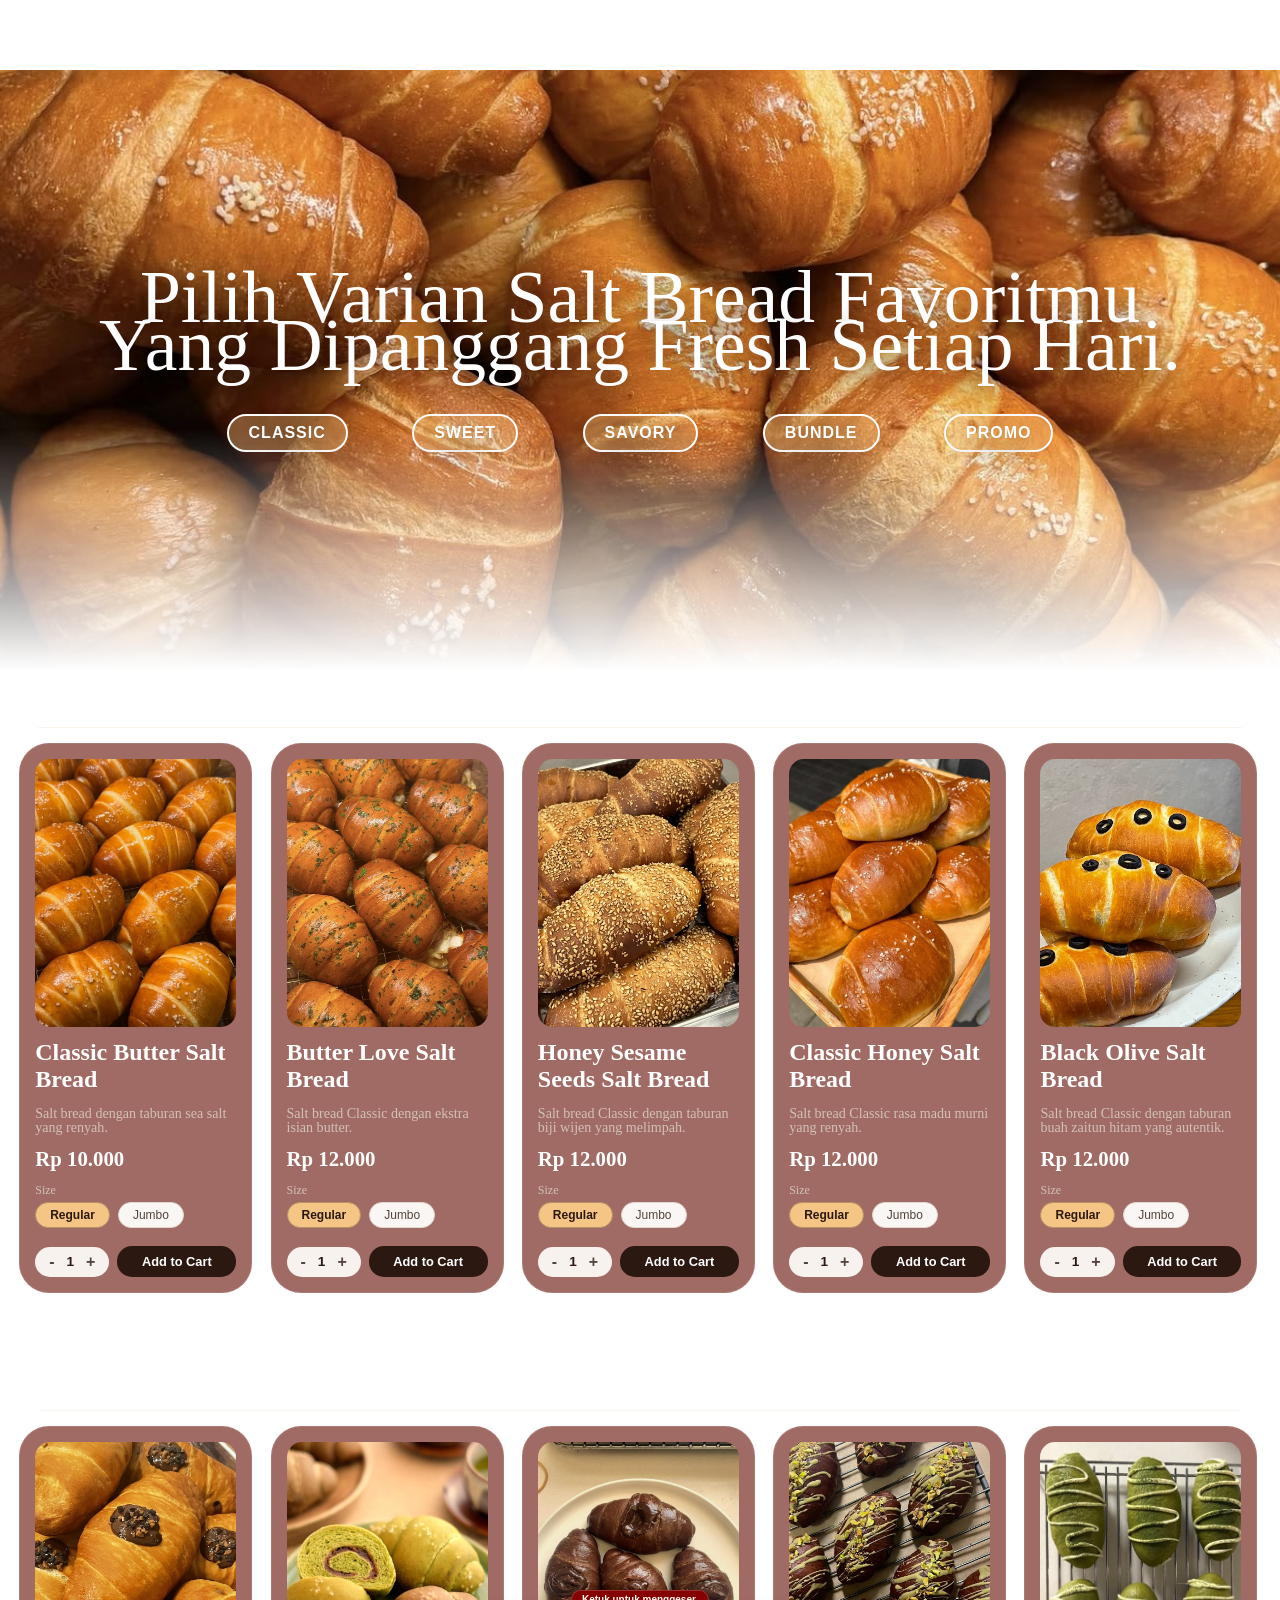
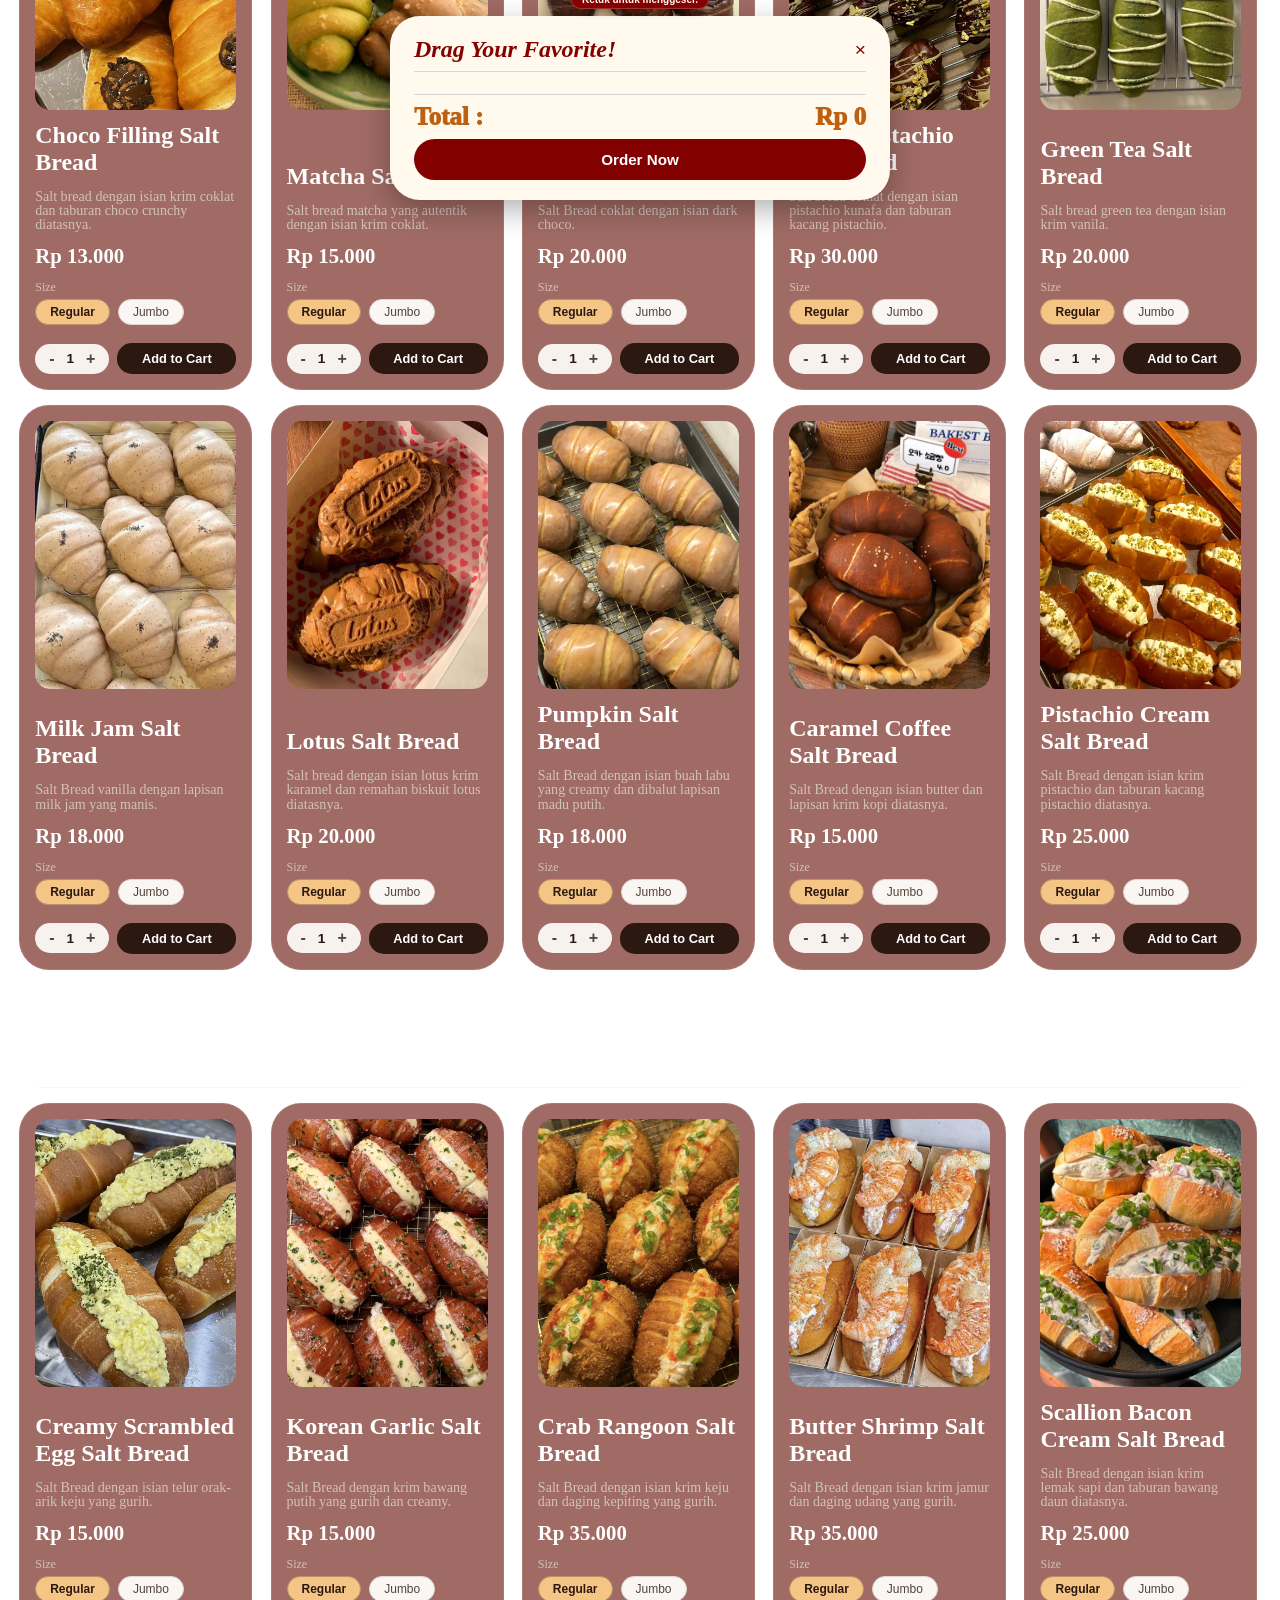
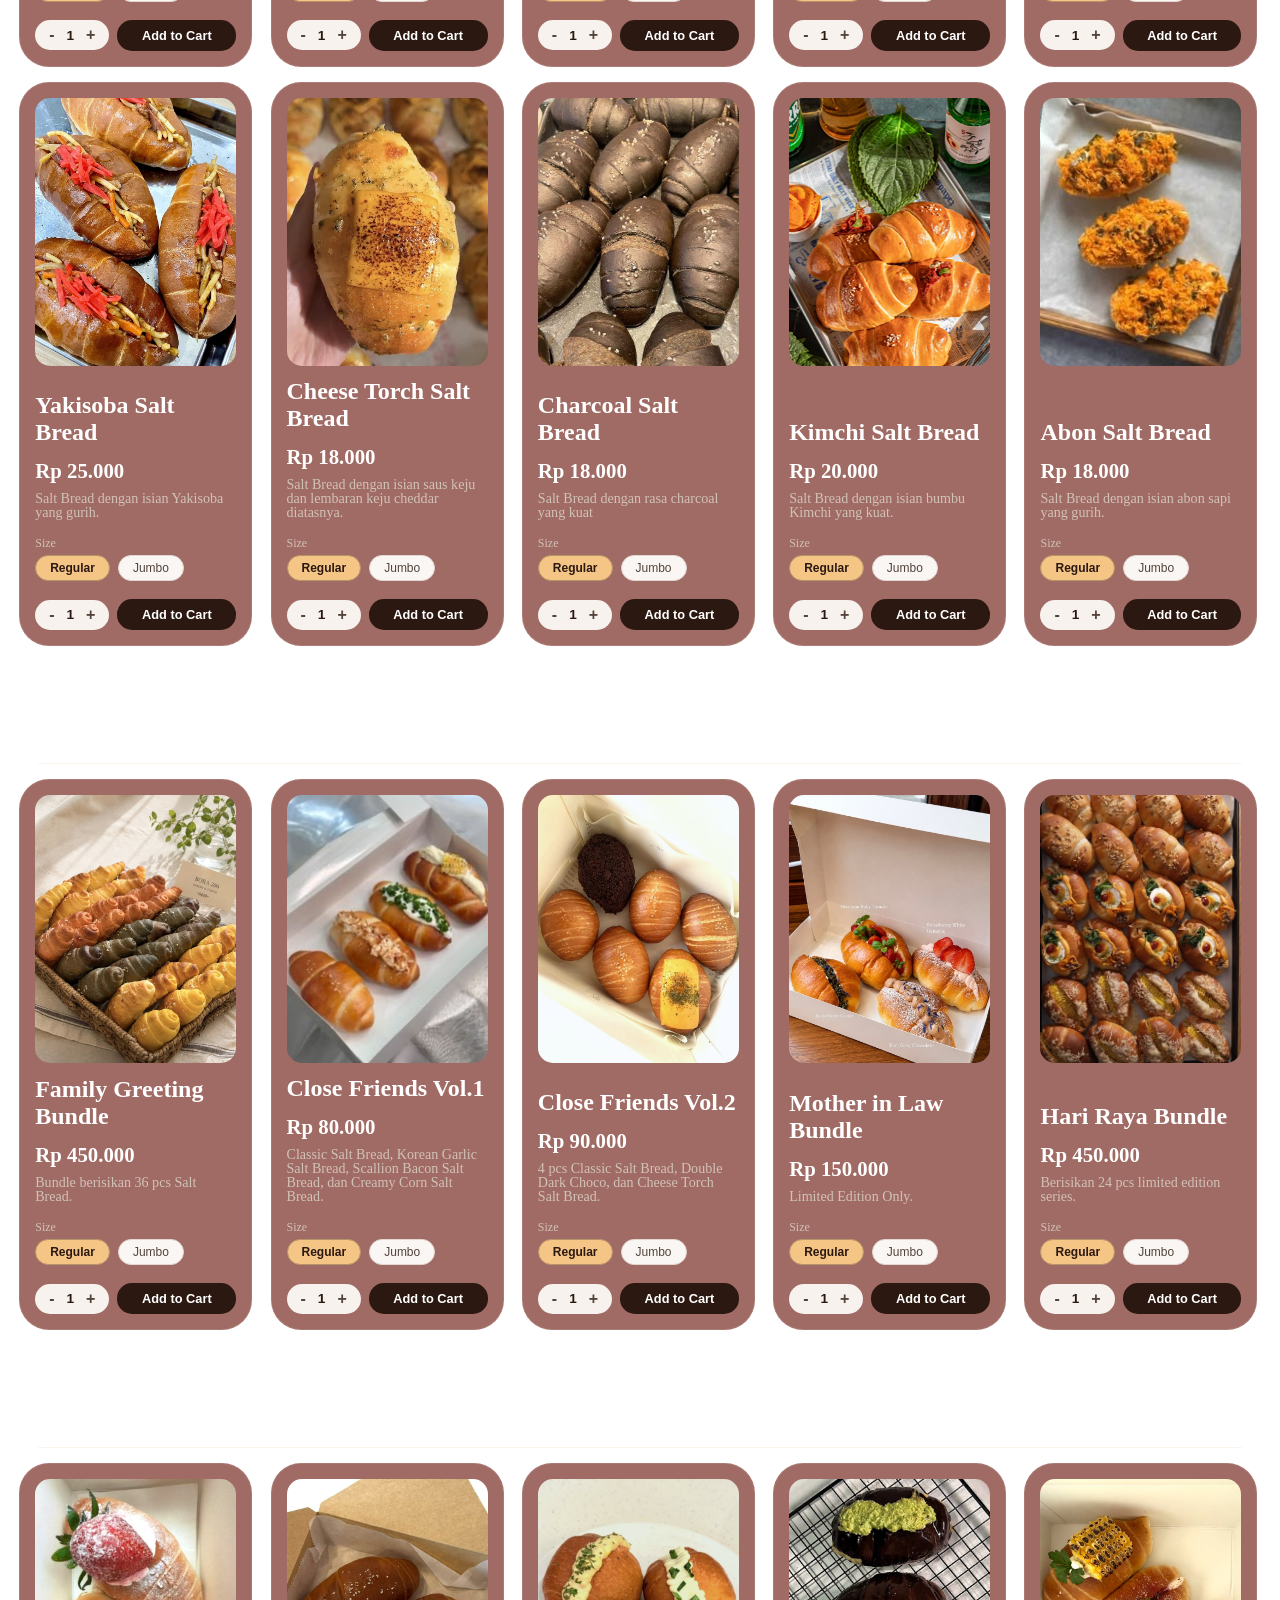
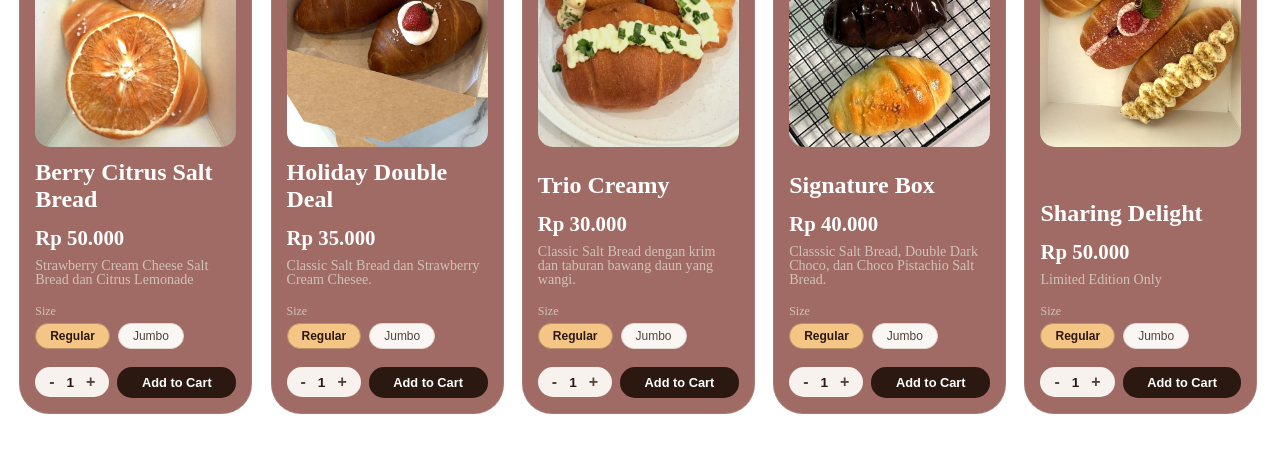
==== commit ed0cbca6: "Add files via upload" ====
--- a/menu.html
+++ b/menu.html
@@ -16,6 +16,7 @@
         body {
             overflow-y: auto;
             background-color: transparent;
+            font-family: Arial, sans-serif;
         }
         
         /* HEADER MENU */
@@ -75,7 +76,6 @@
             border-color: #F1D8B8;
         }
         
-        /* FOTO RASIO 3:4 POTRAIT */
         .card-img-wrapper {
             width: 100%;
             aspect-ratio: 3 / 4;
@@ -92,7 +92,6 @@
             object-fit: cover;
         }
         
-        /* CONTENT CARD */
         .card-body {
             padding-top: 12px;
             display: flex;
@@ -114,12 +113,6 @@
             flex-grow: 1;
             font-family: 'Tw Cen MT';
         }
-        .card-footer {
-            display: flex;
-            justify-content: space-between;
-            align-items: center;
-            margin-top: auto;
-        }
         .price {
             font-size: 1.3rem;
             color: #FFFFFF;
@@ -127,7 +120,6 @@
             font-weight: bold;
         }
 
-        /* Size (Regular/Jumbo) */
         .card-options {
             margin-top: 4px;
         }
@@ -159,11 +151,7 @@
             border-color: #B89368;
             font-weight: 700;
         }
-        .btn-size:hover {
-            background-color: #FAF6F3;
-            color: #52433B;
-        }
-        /* Tombol Banyaknya dan Add to Cart */
+        
         .card-action {
             display: flex;
             justify-content: space-between;
@@ -186,7 +174,6 @@
             color: #52433B;
             cursor: pointer;
             padding: 4px 8px;
-            transition: all 0.3s ease;
         }
         .qty-num {
             font-size: 0.85rem;
@@ -204,7 +191,6 @@
             border-radius: 15px;
             font-weight: 600;
             cursor: pointer;
-            transition: background-color 0.3 ease;
         }
         .btn-add:hover {
             background-color: #F1D8B8;
@@ -241,7 +227,6 @@
              transform: translateY(-4px);
         }
 
-        /* Judul Kategori Section */
         .menu-section {
             width: 97%;
             max-width: 1250px;
@@ -249,252 +234,1574 @@
         }
         .category-title {
             font-family:'Times New Roman', Times, serif;
-            text-align: left;
             font-size: 2.5rem;
             color: #ffffff;
             margin-bottom: 15px;
-            text-shadow: 0 10px 30px rgba(0, 0, 0, 0.699);
             border-bottom: 1px solid rgba(241, 216, 184, 0.25);
             padding-bottom: 10px;
-            max-width: 1300px;
+            width: 97%;
             margin-left: auto;
             margin-right: auto;
-            width: 97%;
         }
     
-        /* SCROLLBAR CHROME */
-		::-webkit-scrollbar {
-		   display: none;
-		}
-		/* HIDE SCROLLBAR FOR IE, EDGE, AND FIREFOX */
-		html, body {
-		  -ms-overflow-style: none;
-		  scrollbar-width: none;
-		}
-
-        /* CART DRAWER */
-        
+        ::-webkit-scrollbar { display: none; }
+        html, body { -ms-overflow-style: none; scrollbar-width: none; }
+
+        /* CART DRAWER & ANIMASI MELAYANG (GESER POSISI) */
+        @keyframes floatSubtle {
+            0%, 100% { transform: translateY(0px); }
+            50% { transform: translateY(-5px); }
+        }
+        .floating-hint {
+            position: absolute;
+            top: -26px;
+            left: 50%;
+            transform: translateX(-50%);
+            background-color: #850000;
+            color: #fffaed;
+            font-size: 10px;
+            font-weight: bold;
+            padding: 3px 10px;
+            border-radius: 10px;
+            white-space: nowrap;
+            pointer-events: none;
+            animation: floatSubtle 2s ease-in-out infinite;
+            box-shadow: 0 3px 8px rgba(0,0,0,0.2);
+            border: 1px solid rgba(255,255,255,0.2);
+        }
         .cart-drawer {
             position: fixed;
-            bottom: -100%;
+            bottom: 25px;
+            width: 90%;
+            max-width: 500px;
+            background-color: #fffaed;
+            border-radius: 30px;
+            box-shadow: 0 10px 30px rgba(0, 0, 0, 0.3);
+            padding: 20px 24px;
+            z-index: 1000;
+            cursor: pointer;
+            user-select: none;
+            transition: all 0.4s cubic-bezier(0.25, 1, 0.5, 1), bottom 0.3s ease;
+        }
+        /* Posisi Cart Drawer Dinamis */
+        .cart-drawer.pos-center {
             left: 50%;
             transform: translateX(-50%);
-            width: 90%;
-            max-width: 600px;
-            background-color: rgba(189, 90, 9, 0.973);
-            border-radius: 30px 30px 0 0;
-            color: #2b1810;
-            box-shadow: 0 -5px 25px rgba(0, 0, 0, 0.25);
-            padding: 20px 24px;
-            transition: bottom 0.3s cubic-bezier(0.16, 1, 0.3, 1);
-            z-index: 1000;
-        }
-        .cart-drawer.show {
-            bottom: 0;
-        }
+        }
+        .cart-drawer.pos-right {
+            left: calc(100% - 25px);
+            transform: translateX(-100%);
+        }
+        .cart-drawer.pos-left {
+            left: 25px;
+            transform: translateX(0%);
+        }
+        /* Hidden state awal */
+        .cart-drawer.hidden-drawer {
+            bottom: -100% !important;
+        }
+
         .cart-header {
+            font-family: 'Times New Roman', Times, serif;
             display: flex;
-            color: #ffffff;
+            color: #850000;
             justify-content: space-between;
             align-items: center;
             margin-bottom: 12px;
-            border-bottom: 2px solid rgba(156, 75, 8, 0.973);
+            border-bottom: 1px solid #d8d6d6;
             padding-bottom: 8px;
-        }
-        .cart-title {
-            white-space: nowrap;
-            overflow: hidden;
-            text-overflow: ellipsis;
         }
         .cart-close {
             background: none;
             border: none;
             font-size: 1.2rem;
             cursor: pointer;
-            color: #2b1810;
+            color: #850000;
         }
         .cart-item-info {
-            display: grid;
-            grid-template-columns: 1fr auto auto;
-            gap: 12px;
-            color: #ffffff;
-            align-items: left;
-            font-size: 17.5px;
-            font-family: 'Tw Cen MT';
-        }
-        .cart-item-qty {
-            text-align: center;
-            font-weight: normal;
-            color: #2b1810;
-        }
-        .cart-item-price {
-            font-weight: normal;
-            text-align: right;
-            min-width: 80px;
-        }
-        /* Animasi muncul per baris */
-        @keyframes fadeIn {
-            from { opacity: 0; transform: translateY(-5px); }
-            to { opacity: 1; transform: translateY(0); }
-        }
-
-        /* Baris total harga */
-        .cart-total-section {
-            font-family: 'Britannic Bold';
             display: flex;
-            text-align: right;
-            font-weight: 700;
-            font-size: 23px;
-            margin-top: 8px;
-            margin-bottom: 8px;
-            color: #ffffff;
-            padding-top: 8px;
-            border-top: 2px solid rgba(156, 75, 8, 0.973);
-        }
-        
-        .btn-order-now {
-            width: 100%;
-            background-color: #2B1810;
-            color: #ffffff;
-            border: none;
-            padding: 12px;;
-            font-size: 0.95rem;
-            border-radius: 30px;
-            font-weight: 600;
-            cursor: pointer;
-            transition: background-color 0.3 ease;
-        }
-        .btn-order-now:hover {
-            background-color: #F1D8B8;
-            color: #2b1810;
-        }
-        
-        /* Container list item di dalam cart drawer */
-        #cartItemList {
-            display: flex;
-            text-align: left;
             flex-direction: column;
             gap: 8px;
             list-style: none;
             padding: 0;
             margin: 10px 0;
-            max-height: 130px; /* Tinggi muat maks 3 item (sekitar 40px per item) */
-            overflow-y: auto;  /* Jika lebih dari 3 item, otomatis scroll */
-            transition: all 0.4s cubic-bezier(0.25, 1, 0.5, 1); /* Efek melar super smooth */
-        }
-
-        /* Kustomisasi scrollbar biar estetik */
-        #cartItemList::-webkit-scrollbar {
-            width: 4px;
-        }
-        #cartItemList::-webkit-scrollbar-thumb {
-            background: #ccc;
-            border-radius: 4px;
-        }
-
-        /* Styling Modal Pop-Up */
-        .order-modal {
-            display: none; /* Sembunyi secara default */
+            max-height: 130px;
+            overflow-y: auto;
+        }
+        .cart-item {
+            display: grid;
+            grid-template-columns: 1fr auto auto;
+            gap: 12px;
+            color: #000000;
+            font-size: 13.5px;
+            font-weight: 600;
+        }
+        .cart-item-qty { text-align: center; }
+        .cart-item-price { text-align: right; min-width: 80px; }
+
+        .cart-total-section {
+            color:rgba(189, 90, 9, 0.973);
+            font-family: 'Britannic Bold';
+            display: flex;
+            justify-content: space-between;
+            align-items: center;
+            margin: 8px 0;
+            font-size: 25px;
+            font-weight: 950;
+            padding-top: 8px;
+            border-top: 1px solid #d8d6d6;
+        }
+        .btn-order-now {
+            width: 100%;
+            background: #830000;
+            color: white;
+            border: none;
+            padding: 12px;
+            font-size: 0.95rem;
+            border-radius: 30px;
+            font-weight: 600;
+            cursor: pointer;
+        }
+        .btn-order-now:hover {
+            background-color: #F1D8B8;
+            color: #2b1810;
+        }
+
+        /* POP-UP LEBAR AESTHETIC */
+        .popup-overlay {
             position: fixed;
             top: 0;
             left: 0;
             width: 100%;
             height: 100%;
-            background-color: rgba(0, 0, 0, 0.6);
-            z-index: 2000;
+            background-color: rgba(0, 0, 0, 0.5);
+            display: flex;
+            justify-content: center;
+            align-items: flex-start; 
+            overflow-y: auto; 
+            z-index: 1000;
+            opacity: 0;
+            visibility: hidden;
+            transition: opacity 0.3s ease, visibility 0.3s ease;
+            padding: 100px 20px 40px 20px; 
+        }
+        .popup-overlay.show {
+            opacity: 1;
+            visibility: visible;
+        }
+        .popup-container {
+            background-color: #fffaed;
+            width: 850px;
+            max-width: 92%;
+            height: auto;
+            max-height: none;
+            overflow-y: visible; 
+            box-sizing: border-box;
+            border-radius: 40px;
+            padding: 30px;
+            position: relative;
+            box-shadow: 0 15px 35px rgba(0, 0, 0, 0.3);
+            transform: scale(0.8);
+            transition: transform 0.3s cubic-bezier(0.16, 1, 0.3, 1);
+            color: #850000;
+        }
+
+        .popup-overlay.show .popup-container {
+            transform: scale(1);
+        }
+
+        .close-popup {
+            position: absolute;
+            top: 15px; right: 20px;
+            background: none; border: none;
+            font-size: 26px; cursor: pointer;
+            color: #920000;
+        }
+        .popup-grid {
+            display: grid;
+            grid-template-columns: 1fr 1.2fr;
+            gap: 25px;
+            align-items: stretch;
+        }
+        .popup-left {
+            background: #ffba61;
+            border: 3px dashed #920000;
+            border-bottom-left-radius: 20px;
+            border-bottom-right-radius: 20px;
+            border-top-left-radius: 180px;
+            border-top-right-radius: 180px;
+            min-height: 100%; 
+            display: flex;
             justify-content: center;
             align-items: center;
-            backdrop-filter: blur(4px);
-        }
-        .order-modal.show {
+            overflow: hidden;
+            position: relative;
+            padding: 40px 20px;
+        }
+        .parallax-img {
+            width: 80%;
+            max-width: 280px;
+            transition: transform 0.1s ease-out;
+            pointer-events: none;
+        }
+        .popup-right {
             display: flex;
-            animation: fadeInModal 0.3s ease;
-        }
-        .order-modal-content {
-            background-color: #fae4d3;
-            padding: 24px;
+            flex-direction: column;
+            height: auto;
+        }
+        .popup-right h2 {
+            font-size: 28px;
+            font-weight: 700;
+            margin-bottom: 12px;
+            font-family: 'Times New Roman', Times, serif;
+            border-bottom: 1px solid #d8d6d6;
+            padding-bottom: 6px;
+        }
+        .form-group {
+            margin-bottom: 10px;
+            display: flex;
+            flex-direction: column;
+        }
+        .form-group label {
+            color: #850000;
+            font-family: Arial;
+            font-size: 15px;
+            font-weight: 650;
+            margin-bottom: 3px;
+        }
+        .popup-input {
+            font-family:Arial, sans-serif;
+            width: 100%;
+            border: 1px solid #f0f0f0;
+            padding: 8px 10px;
+            border-radius: 25px;
+            font-size: 0.9rem;
+            background: #ebe2e2;
+            margin-bottom: 3px;
+        }
+        .popup-total-section {
+            color:rgba(189, 90, 9, 0.973);
+            font-family: 'Britannic Bold';
+            display: flex;
+            justify-content: space-between;
+            align-items: center;
+            border-top: 1px solid #d8d6d6;
+            margin: 6px 0;
+            padding-top: 6px;
+            font-size: 25px;
+            font-weight: 950;
+        }
+        .bold-price {
+            font-weight: 950;
+            color: rgba(189, 90, 9, 0.973);
+            font-size: 25px;
+            font-family: 'Britannic Bold';
+        }
+        .btn-fix-order {
+            width: 100%;
+            background: #830000;
+            color: white;
+            border: none;
+            padding: 10px;
             border-radius: 30px;
-            width: 90%;
-            max-width: 420px;
+            font-family: 'Arial', sans-serif;
+            font-weight: bold;
+            font-size: 17px;
+            cursor: pointer;
+            transition: background 0.2s;
+        }
+        .btn-fix-order:hover {
+            background: #f1d8b8;
+            color: #2b1810;
+        }
+        .summary-wrapper {
+            background-color: #fffaed; /* BERSIH DARI WARNA PUTIH TRANSPARAN */
+            margin-bottom: 8px;
+            padding: 8px 10px;
+            border-radius: 8px;
+            color: #2b1810;
+            max-height: 120px;
+            overflow-y: auto;
+            border: none;
+        }
+        .first-item-row {
+            display: flex;
+            justify-content: space-between;
+            align-items: center;
+            gap: 10px;
+        }
+        .summary-first-item {
+            font-size: 13.5px;
+            font-weight: 600;
+            flex: 1;
+        }
+        .btn-toggle-icon {
+            background: rgba(43, 24, 16, 0.1);
+            border: none;
+            width: 24px;
+            height: 24px;
+            border-radius: 50%;
+            color: #2b1810;
+            font-size: 10px;
+            cursor: pointer;
+            display: flex;
+            align-items: center;
+            justify-content: center;
+            transition: background 0.2s, transform 0.3s ease;
+            flex-shrink: 0;
+        }
+        .btn-toggle-icon:hover {
+            background: rgba(43, 24, 16, 0.2);
+        }
+        .arrow-icon {
+            transition: transform 0.3s ease;
+        }
+        .btn-toggle-icon.active .arrow-icon {
+            transform: rotate(180deg);
+        }
+        .more-items-list { 
+            font-size: 13.5px;
+            font-weight: 600;
+            display: none;
+            flex-direction: column;
+            gap: 3px;
+        }
+
+        /* POPUP KARTU TAKE AWAY KHUSUS */
+        .takeaway-card {
+            background-color: #fffaed;
+            color: #850000;
+            width: 400px;
+            max-width: 92%;
+            border-radius: 35px;
+            padding: 35px 25px;
+            text-align: center;
             position: relative;
-            box-shadow: 0 10px 30px rgba(0,0,0,0.3);
-            color: #2b1810;
-        }
-        .order-modal-content h3 {
-            margin-bottom: 16px;
-            font-size: 1.3rem;
-            font-family: 'Bell MT', serif;
-            border-bottom: 2px solid #2b1810;
-            padding-bottom: 8px;
-        }
-        .modal-close {
+            box-shadow: 0 20px 40px rgba(0, 0, 0, 0.35);
+            border: 2px dashed #850000;
+        }
+        .close-takeaway {
             position: absolute;
             top: 15px;
-            right: 18px;
+            right: 20px;
             background: none;
             border: none;
-            font-size: 1.5rem;
+            font-size: 22px;
+            color: #850000;
             cursor: pointer;
-            color: #2b1810;
-        }
-        .form-group {
-            margin-bottom: 14px;
-            display: flex;
-            flex-direction: column;
-            gap: 6px;
-        }
-        .form-group label {
-            font-size: 0.9rem;
+        }
+        .countdown-box {
+            margin-bottom: 15px;
+        }
+        .timer-text {
+            font-size: 44px;
+            font-weight: 900;
+            letter-spacing: 2px;
+            margin-top: 5px;
+            font-family: 'Britannic Bold';
+        }
+        .queue-info {
+            background-color: #ffba61;
+            padding: 20px;
+            border-radius: 25px;
+            margin: 15px 0;
+        }
+        .customer-display-name {
+            font-size: 18px;
+            font-weight: 700;
+            margin: 0 0 8px 0;
+            text-transform: capitalize;
+        }
+        .queue-number-box h1 {
+            font-size: 68px;
+            margin: 5px 0 0 0;
+            line-height: 1;
+            font-family: 'Britannic Bold';
+        }
+        .label-small {
+            font-size: 12px;
+            text-transform: uppercase;
+            letter-spacing: 1px;
             font-weight: bold;
-        }
-        .form-group input[type="text"],
-        .form-group input[type="number"],
-        .form-group textarea {
-            padding: 10px;
-            border: 1px solid #ccc;
-            border-radius: 10px;
-            font-size: 0.9rem;
-            outline: none;
-            }
-        .radio-group {
-            display: flex;
-            gap: 20px;
-            margin-top: 4px;
-        }
-        .radio-label {
-            display: flex;
-            align-items: center;
-            gap: 6px;
-            cursor: pointer;
-            font-size: 0.9rem;
-        }
-        .btn-confirm {
-            width: 100%;
-            padding: 10px;
-            background-color: #2b1810;
-            color: #fff;
-            border: none;
-            border-radius: 20px;
-            font-weight: bold;
-            font-size: 1rem;
-            cursor: pointer;
-            margin-top: 10px;
-            transition: background-color 0.2s ease;
-        }
-        .btn-confirm:hover {
-            background-color: #f1d8b8;
-            color: #2b1810;
-        }
-
-        @keyframes fadeInModal {
-            from { opacity: 0; transform: scale(0.95); }
-            to { opacity: 1; transform: scale(1); }
+            opacity: 0.8;
+        }
+        .card-footer-note {
+            font-size: 13px;
+            color: rgba(133, 0, 0, 0.65);
+            margin-top: 20px;
+            font-style: italic;
+            font-weight: 600;
         }
     </style>
 </head>
 <body>
 
-    <!-- JAVASCRIPT GANTI HARGA -->
+    <!-- CART DRAWER DENGAN TEKS MELAYANG -->
+    <div id="cartDrawer" class="cart-drawer pos-center hidden-drawer">
+        <div class="floating-hint">Ketuk untuk menggeser.</div>
+        <div class="cart-header">
+            <h2><i>Drag Your Favorite!</i></h2>
+            <button id="closeCart" class="cart-close">&times;</button>
+        </div>
+        <ul id="cartItemList" class="cart-item-info"></ul>
+        <div class="cart-total-section">
+            <span>Total :</span>
+            <span id="cartTotalPrice" class="bold-price">Rp 0</span>
+        </div>
+        <button id="btnOrderNow" class="btn-order-now">Order Now</button>
+    </div>
+
+    <!-- POP-UP ORDER SUMMARY -->
+    <div id="customPopup" class="popup-overlay">
+        <div class="popup-container">
+            <button id="closeCustomPopup" class="close-popup">&times;</button>
+
+                <!-- KIRI -->
+            <div class="popup-grid">
+                <div class="popup-left" id="parallaxContainer">
+                    <img src="st image/classicpantransparent.png" alt="Alse Salt Bread" class="parallax-img" id="cursorImg">
+                </div>
+
+                <!-- KANAN -->
+                <div class="popup-right">
+                    <h2><i>Order Details</i></h2>
+    
+                    <div class="form-group">
+                        <label>Your Items:</label>
+                        <div class="summary-wrapper">
+                            <div class="first-item-row">
+                                <div id="firstItem" class="summary-first-item"></div>
+                                <button id="toggleItemsBtn" class="btn-toggle-icon" style="display: none;" title="Lihat item lainnya">
+                                    <span class="arrow-icon">▼</span>
+                                </button>
+                            </div>
+                            <div id="moreItemsList" class="more-items-list" style="display: none;"></div>
+                        </div>
+                    </div>
+
+                    <div class="form-group">
+                        <label>Name :</label>
+                        <input type="text" id="popupCustomerName" class="popup-input" placeholder="Masukkan nama kamu" required />
+                    </div>
+
+                    <div class="form-group">
+                        <label>Order Type :</label>
+                        <select id="popupOrderType" class="popup-input">
+                            <option value="dineIn">Dine In</option>
+                            <option value="takeAway">Take Away</option>
+                            <option value="delivery">Delivery</option>
+                        </select>
+                    </div>
+
+                    <!-- CONTAINER DINAMIS (Table Number / Your Address) -->
+                    <div id="dynamicOrderInput"></div>
+
+                    <div class="form-group">
+                        <label>Payment Method :</label>
+                        <select id="paymentMethod" class="popup-input"></select>
+                    </div>
+
+                    <div class="form-group">
+                        <label>Note :</label>
+                        <textarea id="orderNote" class="popup-input" placeholder="Contoh: Jangan terlalu asin..."></textarea>
+                    </div>
+
+                    <div class="popup-total-section">
+                        <span>Total :</span>
+                        <span id="popupTotalPrice" class="bold-price">Rp 0</span>
+                    </div>
+
+                    <button id="btnFixOrder" class="btn-fix-order">Confirm</button>
+                </div>
+            </div>
+        </div>
+    </div>
+
+    <!-- POP-UP KARTU KARTU TAKE AWAY -->
+    <div id="takeawayModal" class="popup-overlay">
+        <div class="takeaway-card">
+            <button type="button" class="close-takeaway" id="closeTakeawayBtn">✕</button>
+            
+            <div class="countdown-box">
+                <span class="label-small">Estimasi Siap Dalam</span>
+                <div id="takeawayTimer" class="timer-text">15:00</div>
+            </div>
+
+            <div class="queue-info">
+                <p class="customer-display-name" id="displayCustomerName">Nama Pemesan</p>
+                <div class="queue-number-box">
+                    <span class="label-small">Nomor Antrean</span>
+                    <h1 id="queueNumber">A-14</h1>
+                </div>
+            </div>
+
+            <p class="card-footer-note">
+                Tunjukan kartu ini saat ingin mengambil pesanan Anda!
+            </p>
+        </div>
+    </div>
+
+    <!-- HERO HEADER -->
+    <div class="hero-blend-container">
+        <div class="hero-content">
+            <p class="menu-header">Pilih Varian Salt Bread Favoritmu</p>
+            <p class="menu-header">Yang Dipanggang Fresh Setiap Hari.</p>
+            <div class="category-buttons">
+                <a href="#classic" class="cat-btn">Classic</a>
+                <a href="#sweet" class="cat-btn">Sweet</a>
+                <a href="#savory" class="cat-btn">Savory</a>
+                <a href="#bundle" class="cat-btn">Bundle</a>
+                <a href="#promo" class="cat-btn">Promo</a>
+            </div>
+        </div>
+    </div>
+
+        <!-- CLASSIC SECTION -->
+        <section id="classic" class="menu-section">
+            <h2 class="category-title">Classic Series</h2>
+            <div class="menu-grid">
+
+        <!-- ITEM 1 -->
+        <div class="menu-card" data-price="10000" data-jumbo="15000">
+            <div class="card-img-wrapper">
+                <img src="st image/classicpan.jpg" alt="Classic Butter Salt Bread">
+            </div>
+            <div class="card-body">
+                <h3 class="card-title">Classic Butter Salt Bread</h3>
+                <p class="card-desc">Salt bread dengan taburan sea salt yang renyah.</p>
+                <span class="price">Rp 10.000</span>
+
+                <div class="card-options">
+                    <span class="option-title">Size</span>
+                    <div class="size-options">
+                        <button class="btn-size active" data-size="regular">Regular</button>
+                        <button class="btn-size" data-size="jumbo">Jumbo</button>                
+                    </div>
+                </div>
+
+                <div class="card-action">
+                    <div class="qty-control">
+                        <button class="btn-qty">-</button>
+                        <span class="qty-num">1</span>
+                        <button class="btn-qty">+</button>
+                    </div>
+                    <button class="btn-add">Add to Cart</button>
+                </div>
+            </div>
+        </div>
+
+         <!-- ITEM 2 -->
+         <div class="menu-card" data-price="12000" data-jumbo="17000">
+            <div class="card-img-wrapper">
+                <img src="st image/butterlove.jpg" alt="Butter Love Salt Bread">
+            </div>
+            <div class="card-body">
+                <h3 class="card-title">Butter Love Salt Bread</h3>
+                <p class="card-desc">Salt bread Classic dengan ekstra isian butter.</p>
+                <span class="price">Rp 12.000</span>
+                
+                <div class="card-options">
+                    <span class="option-title">Size</span>
+                    <div class="size-options">
+                        <button class="btn-size active" data-size="regular">Regular</button>
+                        <button class="btn-size" data-size="jumbo">Jumbo</button>                
+                    </div>
+                </div>
+
+                <div class="card-action">
+                    <div class="qty-control">
+                        <button class="btn-qty">-</button>
+                        <span class="qty-num">1</span>
+                        <button class="btn-qty">+</button>
+                    </div>
+                    <button class="btn-add">Add to Cart</button>
+                </div>
+            </div>
+        </div>
+         
+         <!-- ITEM 3 -->
+         <div class="menu-card" data-price="12000" data-jumbo="17000">
+            <div class="card-img-wrapper">
+                <img src="st image/honeysesameseeds.jpg" alt="Honey Sesame Seeds Salt Bread">
+            </div>
+            <div class="card-body">
+                <h3 class="card-title">Honey Sesame Seeds Salt Bread</h3>
+                <p class="card-desc">Salt bread Classic dengan taburan biji wijen yang melimpah.</p>
+                <span class="price">Rp 12.000</span>
+                
+                <div class="card-options">
+                    <span class="option-title">Size</span>
+                    <div class="size-options">
+                        <button class="btn-size active" data-size="regular">Regular</button>
+                        <button class="btn-size" data-size="jumbo">Jumbo</button>                
+                    </div>
+                </div>
+
+                <div class="card-action">
+                    <div class="qty-control">
+                        <button class="btn-qty">-</button>
+                        <span class="qty-num">1</span>
+                        <button class="btn-qty">+</button>
+                    </div>
+                    <button class="btn-add">Add to Cart</button>
+                </div>
+            </div>
+        </div>
+
+         <!-- ITEM 4 -->
+         <div class="menu-card" data-price="12000" data-jumbo="17000">
+            <div class="card-img-wrapper">
+                <img src="st image/classichoney.jpg" alt="Classic Honey Salt Bread">
+            </div>
+            <div class="card-body">
+                <h3 class="card-title">Classic Honey Salt Bread</h3>
+                <p class="card-desc">Salt bread Classic rasa madu murni yang renyah.</p>
+                <span class="price">Rp 12.000</span>
+                
+                <div class="card-options">
+                    <span class="option-title">Size</span>
+                    <div class="size-options">
+                        <button class="btn-size active" data-size="regular">Regular</button>
+                        <button class="btn-size" data-size="jumbo">Jumbo</button>                
+                    </div>
+                </div>
+
+                <div class="card-action">
+                    <div class="qty-control">
+                        <button class="btn-qty">-</button>
+                        <span class="qty-num">1</span>
+                        <button class="btn-qty">+</button>
+                    </div>
+                    <button class="btn-add">Add to Cart</button>
+                </div>
+            </div>
+        </div>
+
+        <!-- ITEM 5 -->
+         <div class="menu-card" data-price="12000" data-jumbo="17000">
+            <div class="card-img-wrapper">
+                <img src="st image/blackolive.jpg" alt="Black Olive Salt Bread">
+            </div>
+            <div class="card-body">
+                <h3 class="card-title">Black Olive Salt Bread</h3>
+                <p class="card-desc">Salt bread Classic dengan taburan buah zaitun hitam yang autentik.</p>
+                <span class="price">Rp 10.000</span>
+                
+                <div class="card-options">
+                    <span class="option-title">Size</span>
+                    <div class="size-options">
+                        <button class="btn-size active" data-size="regular">Regular</button>
+                        <button class="btn-size" data-size="jumbo">Jumbo</button>                
+                    </div>
+                </div>
+
+                <div class="card-action">
+                    <div class="qty-control">
+                        <button class="btn-qty">-</button>
+                        <span class="qty-num">1</span>
+                        <button class="btn-qty">+</button>
+                    </div>
+                    <button class="btn-add">Add to Cart</button>
+                </div>
+            </div>
+        </div>
+        </section>
+
+        <! -- SWEET SECTION -- >
+        <section id="sweet" class="menu-section">
+            <h2 class="category-title">Sweet Series</h2>
+            <div class="menu-grid">
+
+         <!-- ITEM 6 -->
+         <div class="menu-card" data-price="13000" data-jumbo="18000">
+            <div class="card-img-wrapper">
+                <img src="st image/classicchocofilling.jpg" alt="Choco Filling Salt Bread">
+            </div>
+            <div class="card-body">
+                <h3 class="card-title">Choco Filling Salt Bread</h3>
+                <p class="card-desc">Salt bread dengan isian krim coklat dan taburan choco crunchy diatasnya.</p>
+                <span class="price">Rp 13.000</span>
+                
+                <div class="card-options">
+                    <span class="option-title">Size</span>
+                    <div class="size-options">
+                        <button class="btn-size active" data-size="regular">Regular</button>
+                        <button class="btn-size" data-size="jumbo">Jumbo</button>                
+                    </div>
+                </div>
+
+                <div class="card-action">
+                    <div class="qty-control">
+                        <button class="btn-qty">-</button>
+                        <span class="qty-num">1</span>
+                        <button class="btn-qty">+</button>
+                    </div>
+                    <button class="btn-add">Add to Cart</button>
+                </div>
+            </div>
+        </div>
+
+         <!-- ITEM 7 -->
+         <div class="menu-card" data-price="15000" data-jumbo="20000">
+            <div class="card-img-wrapper">
+                <img src="st image/matchapan.jpg" alt="Matcha Salt Bread">
+            </div>
+            <div class="card-body">
+                <h3 class="card-title">Matcha Salt Bread</h3>
+                <p class="card-desc">Salt bread matcha yang autentik dengan isian krim coklat.</p>
+                <span class="price">Rp 15.000</span>
+                
+                <div class="card-options">
+                    <span class="option-title">Size</span>
+                    <div class="size-options">
+                        <button class="btn-size active" data-size="regular">Regular</button>
+                        <button class="btn-size" data-size="jumbo">Jumbo</button>                
+                    </div>
+                </div>
+
+                <div class="card-action">
+                    <div class="qty-control">
+                        <button class="btn-qty">-</button>
+                        <span class="qty-num">1</span>
+                        <button class="btn-qty">+</button>
+                    </div>
+                    <button class="btn-add">Add to Cart</button>
+                </div>
+            </div>
+        </div>
+
+         <!-- ITEM 8 -->
+         <div class="menu-card" data-price="20000" data-jumbo="30000">
+            <div class="card-img-wrapper">
+                <img src="st image/darkchoco.jpg" alt="Double Dark Choco Salt Bread">
+            </div>
+            <div class="card-body">
+                <h3 class="card-title">Double Dark Choco Salt Bread</h3>
+                <p class="card-desc">Salt Bread coklat dengan isian dark choco.</p>
+                <span class="price">Rp 20.000</span>
+                
+                <div class="card-options">
+                    <span class="option-title">Size</span>
+                    <div class="size-options">
+                        <button class="btn-size active" data-size="regular">Regular</button>
+                        <button class="btn-size" data-size="jumbo">Jumbo</button>                
+                    </div>
+                </div>
+
+                <div class="card-action">
+                    <div class="qty-control">
+                        <button class="btn-qty">-</button>
+                        <span class="qty-num">1</span>
+                        <button class="btn-qty">+</button>
+                    </div>
+                    <button class="btn-add">Add to Cart</button>
+                </div>
+            </div>
+        </div>
+
+         <!-- ITEM 9 -->
+         <div class="menu-card" data-price="30000" data-jumbo="40000">
+            <div class="card-img-wrapper">
+                <img src="st image/chocopistachio.jpg" alt="Choco Pistachio Salt Bread">
+            </div>
+            <div class="card-body">
+                <h3 class="card-title">Choco Pistachio Salt Bread</h3>
+                <p class="card-desc">Salt bread coklat dengan isian pistachio kunafa dan taburan kacang pistachio.</p>
+                <span class="price">Rp 30.000</span>
+                
+                <div class="card-options">
+                    <span class="option-title">Size</span>
+                    <div class="size-options">
+                        <button class="btn-size active" data-size="regular">Regular</button>
+                        <button class="btn-size" data-size="jumbo">Jumbo</button>                
+                    </div>
+                </div>
+
+                <div class="card-action">
+                    <div class="qty-control">
+                        <button class="btn-qty">-</button>
+                        <span class="qty-num">1</span>
+                        <button class="btn-qty">+</button>
+                    </div>
+                    <button class="btn-add">Add to Cart</button>
+                </div>
+            </div>
+        </div>
+
+         <!-- ITEM 10 -->
+         <div class="menu-card" data-price="20000" data-jumbo="35000">
+            <div class="card-img-wrapper">
+                <img src="st image/greentea.jpg" alt="Green Tea Salt Bread">
+            </div>
+            <div class="card-body">
+                <h3 class="card-title">Green Tea Salt Bread</h3>
+                <p class="card-desc">Salt bread green tea dengan isian krim vanila.</p>
+                <span class="price">Rp 20.000</span>
+                
+                <div class="card-options">
+                    <span class="option-title">Size</span>
+                    <div class="size-options">
+                        <button class="btn-size active" data-size="regular">Regular</button>
+                        <button class="btn-size" data-size="jumbo">Jumbo</button>                
+                    </div>
+                </div>
+
+                <div class="card-action">
+                    <div class="qty-control">
+                        <button class="btn-qty">-</button>
+                        <span class="qty-num">1</span>
+                        <button class="btn-qty">+</button>
+                    </div>
+                    <button class="btn-add">Add to Cart</button>
+                </div>
+            </div>
+        </div>
+
+         <!-- ITEM 11 -->
+         <div class="menu-card" data-price="18000" data-jumbo="25000">
+            <div class="card-img-wrapper">
+                <img src="st image/milkjam.jpg" alt="Milk Jam Salt Bread">
+            </div>
+            <div class="card-body">
+                <h3 class="card-title">Milk Jam Salt Bread</h3>
+                <p class="card-desc">Salt Bread vanilla dengan lapisan milk jam yang manis.</p>
+                <span class="price">Rp 18.000</span>
+                
+                <div class="card-options">
+                    <span class="option-title">Size</span>
+                    <div class="size-options">
+                        <button class="btn-size active" data-size="regular">Regular</button>
+                        <button class="btn-size" data-size="jumbo">Jumbo</button>                
+                    </div>
+                </div>
+
+                <div class="card-action">
+                    <div class="qty-control">
+                        <button class="btn-qty">-</button>
+                        <span class="qty-num">1</span>
+                        <button class="btn-qty">+</button>
+                    </div>
+                    <button class="btn-add">Add to Cart</button>
+                </div>
+            </div>
+        </div>
+
+         <!-- ITEM 12 -->
+         <div class="menu-card" data-price="20000" data-jumbo="35000">
+            <div class="card-img-wrapper">
+                <img src="st image/lotusslatbread.jpg" alt="Lotus Salt Bread">
+            </div>
+            <div class="card-body">
+                <h3 class="card-title">Lotus Salt Bread</h3>
+                <p class="card-desc">Salt bread dengan isian lotus krim karamel dan remahan biskuit lotus diatasnya.</p>
+                <span class="price">Rp 20.000</span>
+                
+                <div class="card-options">
+                    <span class="option-title">Size</span>
+                    <div class="size-options">
+                        <button class="btn-size active" data-size="regular">Regular</button>
+                        <button class="btn-size" data-size="jumbo">Jumbo</button>                
+                    </div>
+                </div>
+
+                <div class="card-action">
+                    <div class="qty-control">
+                        <button class="btn-qty">-</button>
+                        <span class="qty-num">1</span>
+                        <button class="btn-qty">+</button>
+                    </div>
+                    <button class="btn-add">Add to Cart</button>
+                </div>
+            </div>
+        </div>
+
+         <!-- ITEM 13 -->
+         <div class="menu-card" data-price="18000" data-jumbo="25000">
+            <div class="card-img-wrapper">
+                <img src="st image/pumpkinsaltbread.jpg" alt="Pumpkin Salt Bread">
+            </div>
+            <div class="card-body">
+                <h3 class="card-title">Pumpkin Salt Bread</h3>
+                <p class="card-desc">Salt Bread dengan isian buah labu yang creamy dan dibalut lapisan madu putih.</p>
+                <span class="price">Rp 18.000</span>
+                
+                <div class="card-options">
+                    <span class="option-title">Size</span>
+                    <div class="size-options">
+                        <button class="btn-size active" data-size="regular">Regular</button>
+                        <button class="btn-size" data-size="jumbo">Jumbo</button>                
+                    </div>
+                </div>
+
+                <div class="card-action">
+                    <div class="qty-control">
+                        <button class="btn-qty">-</button>
+                        <span class="qty-num">1</span>
+                        <button class="btn-qty">+</button>
+                    </div>
+                    <button class="btn-add">Add to Cart</button>
+                </div>
+            </div>
+        </div>
+
+         <!-- ITEM 14 -->
+         <div class="menu-card" data-price="15000" data-jumbo="20000">
+            <div class="card-img-wrapper">
+                <img src="st image/karamelcoffee.png" alt="Caramel Coffee Salt Bread">
+            </div>
+            <div class="card-body">
+                <h3 class="card-title">Caramel Coffee Salt Bread</h3>
+                <p class="card-desc">Salt Bread dengan isian butter dan lapisan krim kopi diatasnya.</p>
+                <span class="price">Rp 15.000</span>
+                
+                <div class="card-options">
+                    <span class="option-title">Size</span>
+                    <div class="size-options">
+                        <button class="btn-size active" data-size="regular">Regular</button>
+                        <button class="btn-size" data-size="jumbo">Jumbo</button>                
+                    </div>
+                </div>
+
+                <div class="card-action">
+                    <div class="qty-control">
+                        <button class="btn-qty">-</button>
+                        <span class="qty-num">1</span>
+                        <button class="btn-qty">+</button>
+                    </div>
+                    <button class="btn-add">Add to Cart</button>
+                </div>
+            </div>
+        </div>
+
+         <!-- ITEM 15 -->
+         <div class="menu-card" data-price="25000" data-jumbo="40000">
+            <div class="card-img-wrapper">
+                <img src="st image/pistachiocream.jpg" alt="Pistachio Cream Salt Bread">
+            </div>
+            <div class="card-body">
+                <h3 class="card-title">Pistachio Cream Salt Bread</h3>
+                <p class="card-desc">Salt Bread dengan isian krim pistachio dan taburan kacang pistachio diatasnya.</p>
+                <span class="price">Rp 25.000</span>
+                
+                <div class="card-options">
+                    <span class="option-title">Size</span>
+                    <div class="size-options">
+                        <button class="btn-size active" data-size="regular">Regular</button>
+                        <button class="btn-size" data-size="jumbo">Jumbo</button>                
+                    </div>
+                </div>
+
+                <div class="card-action">
+                    <div class="qty-control">
+                        <button class="btn-qty">-</button>
+                        <span class="qty-num">1</span>
+                        <button class="btn-qty">+</button>
+                    </div>
+                    <button class="btn-add">Add to Cart</button>
+                </div>
+            </div>
+        </div>
+        </section>
+
+        <! -- SAVORY SECTION -- >
+        <section id="savory" class="menu-section">
+            <h2 class="category-title">Savory Series</h2>
+            <div class="menu-grid">
+
+         <!-- ITEM 16 -->
+         <div class="menu-card" data-price="15000" data-jumbo="20000">
+            <div class="card-img-wrapper">
+                <img src="st image/creamyscrambledegg.jpg" alt="Creamy Scrambled Egg Salt Bread">
+            </div>
+            <div class="card-body">
+                <h3 class="card-title">Creamy Scrambled Egg Salt Bread</h3>
+                <p class="card-desc">Salt Bread dengan isian telur orak-arik keju yang gurih.</p>
+                <span class="price">Rp 15.000</span>
+                
+                <div class="card-options">
+                    <span class="option-title">Size</span>
+                    <div class="size-options">
+                        <button class="btn-size active" data-size="regular">Regular</button>
+                        <button class="btn-size" data-size="jumbo">Jumbo</button>                
+                    </div>
+                </div>
+
+                <div class="card-action">
+                    <div class="qty-control">
+                        <button class="btn-qty">-</button>
+                        <span class="qty-num">1</span>
+                        <button class="btn-qty">+</button>
+                    </div>
+                    <button class="btn-add">Add to Cart</button>
+                </div>
+            </div>
+        </div>
+
+          <!-- ITEM 17 -->
+         <div class="menu-card" data-price="15000" data-jumbo="20000">
+            <div class="card-img-wrapper">
+                <img src="st image/koreangarlic.jpg" alt="Korean Garlic Salt Bread">
+            </div>
+            <div class="card-body">
+                <h3 class="card-title">Korean Garlic Salt Bread</h3>
+                <p class="card-desc">Salt Bread dengan krim bawang putih yang gurih dan creamy.</p>
+                <span class="price">Rp 15.000</span>
+                
+                <div class="card-options">
+                    <span class="option-title">Size</span>
+                    <div class="size-options">
+                        <button class="btn-size active" data-size="regular">Regular</button>
+                        <button class="btn-size" data-size="jumbo">Jumbo</button>                
+                    </div>
+                </div>
+
+                <div class="card-action">
+                    <div class="qty-control">
+                        <button class="btn-qty">-</button>
+                        <span class="qty-num">1</span>
+                        <button class="btn-qty">+</button>
+                    </div>
+                    <button class="btn-add">Add to Cart</button>
+                </div>
+            </div>
+        </div>
+
+          <!-- ITEM 18 -->
+         <div class="menu-card" data-price="35000" data-jumbo="50000">
+            <div class="card-img-wrapper">
+                <img src="st image/crabrangoon.jpg" alt="Crab Rangoon Salt Bread">
+            </div>
+            <div class="card-body">
+                <h3 class="card-title">Crab Rangoon Salt Bread</h3>
+                <p class="card-desc">Salt Bread dengan isian krim keju dan daging kepiting yang gurih.</p>
+                <span class="price">Rp 35.000</span>
+
+                <div class="card-options">
+                    <span class="option-title">Size</span>
+                    <div class="size-options">
+                        <button class="btn-size active" data-size="regular">Regular</button>
+                        <button class="btn-size" data-size="jumbo">Jumbo</button>                
+                    </div>
+                </div>
+
+                <div class="card-action">
+                    <div class="qty-control">
+                        <button class="btn-qty">-</button>
+                        <span class="qty-num">1</span>
+                        <button class="btn-qty">+</button>
+                    </div>
+                    <button class="btn-add">Add to Cart</button>
+                </div>
+            </div>
+        </div>
+
+          <!-- ITEM 19 -->
+         <div class="menu-card" data-price="35000" data-jumbo="50000">
+            <div class="card-img-wrapper">
+                <img src="st image/buttershrimp.jpg" alt="Butter Shrimp Salt Bread">
+            </div>
+            <div class="card-body">
+                <h3 class="card-title">Butter Shrimp Salt Bread</h3>
+                <p class="card-desc">Salt Bread dengan isian krim jamur dan daging udang yang gurih.</p>
+                <span class="price">Rp 35.000</span>
+                
+                <div class="card-options">
+                    <span class="option-title">Size</span>
+                    <div class="size-options">
+                        <button class="btn-size active" data-size="regular">Regular</button>
+                        <button class="btn-size" data-size="jumbo">Jumbo</button>                
+                    </div>
+                </div>
+
+                <div class="card-action">
+                    <div class="qty-control">
+                        <button class="btn-qty">-</button>
+                        <span class="qty-num">1</span>
+                        <button class="btn-qty">+</button>
+                    </div>
+                    <button class="btn-add">Add to Cart</button>
+                </div>
+            </div>
+        </div>
+
+          <!-- ITEM 20 -->
+         <div class="menu-card" data-price="25000" data-jumbo="40000">
+            <div class="card-img-wrapper">
+                <img src="st image/creamygreenonion1.jpg" alt="Scallion Bacon Cream Salt Bread">
+            </div>
+            <div class="card-body">
+                <h3 class="card-title">Scallion Bacon Cream Salt Bread</h3>
+                <p class="card-desc">Salt Bread dengan isian krim lemak sapi dan taburan bawang daun diatasnya.</p>
+                <span class="price">Rp 25.000</span>
+                
+                <div class="card-options">
+                    <span class="option-title">Size</span>
+                    <div class="size-options">
+                        <button class="btn-size active" data-size="regular">Regular</button>
+                        <button class="btn-size" data-size="jumbo">Jumbo</button>                
+                    </div>
+                </div>
+
+                <div class="card-action">
+                    <div class="qty-control">
+                        <button class="btn-qty">-</button>
+                        <span class="qty-num">1</span>
+                        <button class="btn-qty">+</button>
+                    </div>
+                    <button class="btn-add">Add to Cart</button>
+                </div>
+            </div>
+        </div>
+
+          <!-- ITEM 21 -->
+         <div class="menu-card" data-price="25000" data-jumbo="40000">
+            <div class="card-img-wrapper">
+                <img src="st image/yakisobapan.jpg" alt="Yakisoba Salt Bread">
+            </div>
+            <div class="card-body">
+                <h3 class="card-title">Yakisoba Salt Bread</h3>
+                <span class="price">Rp 25.000</span>
+                <p class="card-desc">Salt Bread dengan isian Yakisoba yang gurih.</p>
+                
+                <div class="card-options">
+                    <span class="option-title">Size</span>
+                    <div class="size-options">
+                        <button class="btn-size active" data-size="regular">Regular</button>
+                        <button class="btn-size" data-size="jumbo">Jumbo</button>                
+                    </div>
+                </div>
+
+                <div class="card-action">
+                    <div class="qty-control">
+                        <button class="btn-qty">-</button>
+                        <span class="qty-num">1</span>
+                        <button class="btn-qty">+</button>
+                    </div>
+                    <button class="btn-add">Add to Cart</button>
+                </div>
+            </div>
+        </div>
+
+          <!-- ITEM 22 -->
+         <div class="menu-card" data-price="18000" data-jumbo="25000">
+            <div class="card-img-wrapper">
+                <img src="st image/cheesetorch.jpg" alt="Cheese Torch Salt Bread">
+            </div>
+            <div class="card-body">
+                <h3 class="card-title">Cheese Torch Salt Bread</h3>
+                <span class="price">Rp 18.000</span>
+                <p class="card-desc">Salt Bread dengan isian saus keju dan lembaran keju cheddar diatasnya.</p>
+                
+                <div class="card-options">
+                    <span class="option-title">Size</span>
+                    <div class="size-options">
+                        <button class="btn-size active" data-size="regular">Regular</button>
+                        <button class="btn-size" data-size="jumbo">Jumbo</button>                
+                    </div>
+                </div>
+
+                <div class="card-action">
+                    <div class="qty-control">
+                        <button class="btn-qty">-</button>
+                        <span class="qty-num">1</span>
+                        <button class="btn-qty">+</button>
+                    </div>
+                    <button class="btn-add">Add to Cart</button>
+                </div>
+            </div>
+        </div>
+
+         <!-- ITEM 23 -->
+         <div class="menu-card" data-price="18000" data-jumbo="25000">
+            <div class="card-img-wrapper">
+                <img src="st image/charcoalsaltbread.jpg" alt="Charcoal Salt Bread">
+            </div>
+            <div class="card-body">
+                <h3 class="card-title">Charcoal Salt Bread</h3>
+                <span class="price">Rp 18.000</span>
+                <p class="card-desc">Salt Bread dengan rasa charcoal yang kuat</p>
+                
+                <div class="card-options">
+                    <span class="option-title">Size</span>
+                    <div class="size-options">
+                        <button class="btn-size active" data-size="regular">Regular</button>
+                        <button class="btn-size" data-size="jumbo">Jumbo</button>                
+                    </div>
+                </div>
+
+                <div class="card-action">
+                    <div class="qty-control">
+                        <button class="btn-qty">-</button>
+                        <span class="qty-num">1</span>
+                        <button class="btn-qty">+</button>
+                    </div>
+                    <button class="btn-add">Add to Cart</button>
+                </div>
+            </div>
+        </div>
+
+         <!-- ITEM 24 -->
+         <div class="menu-card" data-price="20000" data-jumbo="35000">
+            <div class="card-img-wrapper">
+                <img src="st image/kimchisaltbread.png" alt="Kimchi Salt Bread">
+            </div>
+            <div class="card-body">
+                <h3 class="card-title">Kimchi Salt Bread</h3>
+                <span class="price">Rp 20.000</span>
+                <p class="card-desc">Salt Bread dengan isian bumbu Kimchi yang kuat.</p>
+                
+                <div class="card-options">
+                    <span class="option-title">Size</span>
+                    <div class="size-options">
+                        <button class="btn-size active" data-size="regular">Regular</button>
+                        <button class="btn-size" data-size="jumbo">Jumbo</button>                
+                    </div>
+                </div>
+
+                <div class="card-action">
+                    <div class="qty-control">
+                        <button class="btn-qty">-</button>
+                        <span class="qty-num">1</span>
+                        <button class="btn-qty">+</button>
+                    </div>
+                    <button class="btn-add">Add to Cart</button>
+                </div>
+            </div>
+        </div>
+
+         <!-- ITEM 25 -->
+         <div class="menu-card" data-price="18000" data-jumbo="25000">
+            <div class="card-img-wrapper">
+                <img src="st image/abonsaltbread.jpg" alt="Abon Salt Bread">
+            </div>
+            <div class="card-body">
+                <h3 class="card-title">Abon Salt Bread</h3>
+                <span class="price">Rp 18.000</span>
+                <p class="card-desc">Salt Bread dengan isian abon sapi yang gurih.</p>
+                
+                <div class="card-options">
+                    <span class="option-title">Size</span>
+                    <div class="size-options">
+                        <button class="btn-size active" data-size="regular">Regular</button>
+                        <button class="btn-size" data-size="jumbo">Jumbo</button>                
+                    </div>
+                </div>
+
+                <div class="card-action">
+                    <div class="qty-control">
+                        <button class="btn-qty">-</button>
+                        <span class="qty-num">1</span>
+                        <button class="btn-qty">+</button>
+                    </div>
+                    <button class="btn-add">Add to Cart</button>
+                </div>
+            </div>
+        </div>
+        </section>
+
+        <! -- BUNDLE SECTION -- >
+        <section id="bundle" class="menu-section">
+            <h2 class="category-title">Bundle Deals</h2>
+            <div class="menu-grid">
+
+          <!-- ITEM 26 -->
+         <div class="menu-card" data-price="450000" data-jumbo="550000">
+            <div class="card-img-wrapper">
+                <img src="st image/familygreetings.jpg" alt="Family Greeting Bundle">
+            </div>
+            <div class="card-body">
+                <h3 class="card-title">Family Greeting Bundle</h3>
+                <span class="price">Rp 450.000</span>
+                <p class="card-desc">Bundle berisikan 36 pcs Salt Bread.</p>
+                
+                <div class="card-options">
+                    <span class="option-title">Size</span>
+                    <div class="size-options">
+                        <button class="btn-size active" data-size="regular">Regular</button>
+                        <button class="btn-size" data-size="jumbo">Jumbo</button>                
+                    </div>
+                </div>
+
+                <div class="card-action">
+                    <div class="qty-control">
+                        <button class="btn-qty">-</button>
+                        <span class="qty-num">1</span>
+                        <button class="btn-qty">+</button>
+                    </div>
+                    <button class="btn-add">Add to Cart</button>
+                </div>
+            </div>
+        </div>
+
+         <!-- ITEM 27 -->
+         <div class="menu-card" data-price="80000" data-jumbo="100000">
+            <div class="card-img-wrapper">
+                <img src="st image/closefriendsvol1.jpg" alt="Close Friends Vol.1">
+            </div>
+            <div class="card-body">
+                <h3 class="card-title">Close Friends Vol.1</h3>
+                <span class="price">Rp 80.000</span>
+                <p class="card-desc">Classic Salt Bread, Korean Garlic Salt Bread, Scallion Bacon Salt Bread, dan Creamy Corn Salt Bread.</p>
+                
+                <div class="card-options">
+                    <span class="option-title">Size</span>
+                    <div class="size-options">
+                        <button class="btn-size active" data-size="regular">Regular</button>
+                        <button class="btn-size" data-size="jumbo">Jumbo</button>                
+                    </div>
+                </div>
+
+                <div class="card-action">
+                    <div class="qty-control">
+                        <button class="btn-qty">-</button>
+                        <span class="qty-num">1</span>
+                        <button class="btn-qty">+</button>
+                    </div>
+                    <button class="btn-add">Add to Cart</button>
+                </div>
+            </div>
+        </div>
+
+         <!-- ITEM 28 -->
+         <div class="menu-card" data-price="90000" data-jumbo="120000">
+            <div class="card-img-wrapper">
+                <img src="st image/closefriendsvol2.jpg" alt="Close Friends Vol.2">
+            </div>
+            <div class="card-body">
+                <h3 class="card-title">Close Friends Vol.2</h3>
+                <span class="price">Rp 90.000</span>
+                <p class="card-desc">4 pcs Classic Salt Bread, Double Dark Choco, dan Cheese Torch Salt Bread.</p>
+                
+                <div class="card-options">
+                    <span class="option-title">Size</span>
+                    <div class="size-options">
+                        <button class="btn-size active" data-size="regular">Regular</button>
+                        <button class="btn-size" data-size="jumbo">Jumbo</button>                
+                    </div>
+                </div>
+
+                <div class="card-action">
+                    <div class="qty-control">
+                        <button class="btn-qty">-</button>
+                        <span class="qty-num">1</span>
+                        <button class="btn-qty">+</button>
+                    </div>
+                    <button class="btn-add">Add to Cart</button>
+                </div>
+            </div>
+        </div>
+
+         <!-- ITEM 29 -->
+         <div class="menu-card" data-price="150000" data-jumbo="200000">
+            <div class="card-img-wrapper">
+                <img src="st image/motherinlaw.jpg" alt="Mother in Law Bundle">
+            </div>
+            <div class="card-body">
+                <h3 class="card-title">Mother in Law Bundle</h3>
+                <span class="price">Rp 150.000</span>
+                <p class="card-desc">Limited Edition Only.</p>
+                
+                <div class="card-options">
+                    <span class="option-title">Size</span>
+                    <div class="size-options">
+                        <button class="btn-size active" data-size="regular">Regular</button>
+                        <button class="btn-size" data-size="jumbo">Jumbo</button>                
+                    </div>
+                </div>
+
+                <div class="card-action">
+                    <div class="qty-control">
+                        <button class="btn-qty">-</button>
+                        <span class="qty-num">1</span>
+                        <button class="btn-qty">+</button>
+                    </div>
+                    <button class="btn-add">Add to Cart</button>
+                </div>
+            </div>
+        </div>
+
+         <!-- ITEM 30 -->
+        <div class="menu-card" data-price="450000" data-jumbo="550000">
+            <div class="card-img-wrapper">
+                <img src="st image/hariraya.jpg" alt="Hari Raya Bundle">
+            </div>
+            <div class="card-body">
+                <h3 class="card-title">Hari Raya Bundle</h3>
+                <span class="price">Rp 450.000</span>
+                <p class="card-desc">Berisikan 24 pcs limited edition series.</p>
+                
+                <div class="card-options">
+                    <span class="option-title">Size</span>
+                    <div class="size-options">
+                        <button class="btn-size active" data-size="regular">Regular</button>
+                        <button class="btn-size" data-size="jumbo">Jumbo</button>                
+                    </div>
+                </div>
+
+                <div class="card-action">
+                    <div class="qty-control">
+                        <button class="btn-qty">-</button>
+                        <span class="qty-num">1</span>
+                        <button class="btn-qty">+</button>
+                    </div>
+                    <button class="btn-add">Add to Cart</button>
+                </div>
+            </div>
+        </div>
+        </section>
+
+        <!-- PROMO SECTION -->
+        <section id="promo" class="menu-section">
+            <h2 class="category-title">Promo Special</h2>
+            <div class="menu-grid">
+
+         <!-- ITEM 31 -->
+         <div class="menu-card" data-price="50000" data-jumbo="55000">
+            <div class="card-img-wrapper">
+                <img src="st image/promob1g1.jpg" alt="BerryCitrus Double Deal">
+            </div>
+            <div class="card-body">
+                <h3 class="card-title">Berry Citrus Salt Bread</h3>
+                <span class="price">Rp 50.000</span>
+                <p class="card-desc">Strawberry Cream Cheese Salt Bread dan Citrus Lemonade</p>
+                
+                <div class="card-options">
+                    <span class="option-title">Size</span>
+                    <div class="size-options">
+                        <button class="btn-size active" data-size="regular">Regular</button>
+                        <button class="btn-size" data-size="jumbo">Jumbo</button>                
+                    </div>
+                </div>
+
+                <div class="card-action">
+                    <div class="qty-control">
+                        <button class="btn-qty">-</button>
+                        <span class="qty-num">1</span>
+                        <button class="btn-qty">+</button>
+                    </div>
+                    <button class="btn-add">Add to Cart</button>
+                </div>
+            </div>
+        </div>
+
+         <!-- ITEM 32 -->
+         <div class="menu-card" data-price="35000" data-jumbo="45000">
+            <div class="card-img-wrapper">
+                <img src="st image/promob1g1_2.jpg" alt="Holiday Double Deal">
+            </div>
+            <div class="card-body">
+                <h3 class="card-title">Holiday Double Deal</h3>
+                <span class="price">Rp 35.000</span>
+                <p class="card-desc">Classic Salt Bread dan Strawberry Cream Chesee.</p>
+                
+                <div class="card-options">
+                    <span class="option-title">Size</span>
+                    <div class="size-options">
+                        <button class="btn-size active" data-size="regular">Regular</button>
+                        <button class="btn-size" data-size="jumbo">Jumbo</button>                
+                    </div>
+                </div>
+
+                <div class="card-action">
+                    <div class="qty-control">
+                        <button class="btn-qty">-</button>
+                        <span class="qty-num">1</span>
+                        <button class="btn-qty">+</button>
+                    </div>
+                    <button class="btn-add">Add to Cart</button>
+                </div>
+            </div>
+        </div>
+
+         <!-- ITEM 33 -->
+         <div class="menu-card" data-price="30000" data-jumbo="45000">
+            <div class="card-img-wrapper">
+                <img src="st image/promob2g3_1.jpg" alt="Trio Creamy">
+            </div>
+            <div class="card-body">
+                <h3 class="card-title">Trio Creamy</h3>
+                <span class="price">Rp 30.000</span>
+                <p class="card-desc">Classic Salt Bread dengan krim dan taburan bawang daun yang wangi.</p>
+                
+                <div class="card-options">
+                    <span class="option-title">Size</span>
+                    <div class="size-options">
+                        <button class="btn-size active" data-size="regular">Regular</button>
+                        <button class="btn-size" data-size="jumbo">Jumbo</button>                
+                    </div>
+                </div>
+
+                <div class="card-action">
+                    <div class="qty-control">
+                        <button class="btn-qty">-</button>
+                        <span class="qty-num">1</span>
+                        <button class="btn-qty">+</button>
+                    </div>
+                    <button class="btn-add">Add to Cart</button>
+                </div>
+            </div>
+        </div>
+
+         <!-- ITEM 34 -->
+         <div class="menu-card" data-price="40000" data-jumbo="50000">
+            <div class="card-img-wrapper">
+                <img src="st image/promob2g3_2.jpg" alt="Signature Box">
+            </div>
+            <div class="card-body">
+                <h3 class="card-title">Signature Box</h3>
+                <span class="price">Rp 40.000</span>
+                <p class="card-desc">Classsic Salt Bread, Double Dark Choco, dan Choco Pistachio Salt Bread.</p>
+                
+                <div class="card-options">
+                    <span class="option-title">Size</span>
+                    <div class="size-options">
+                        <button class="btn-size active" data-size="regular">Regular</button>
+                        <button class="btn-size" data-size="jumbo">Jumbo</button>                
+                    </div>
+                </div>
+
+                <div class="card-action">
+                    <div class="qty-control">
+                        <button class="btn-qty">-</button>
+                        <span class="qty-num">1</span>
+                        <button class="btn-qty">+</button>
+                    </div>
+                    <button class="btn-add">Add to Cart</button>
+                </div>
+            </div>
+        </div>
+
+         <!-- ITEM 35 -->
+         <div class="menu-card" data-price="50000" data-jumbo="60000">
+            <div class="card-img-wrapper">
+                <img src="st image/promob2g3_3.jpg" alt="Sharing Delight">
+            </div>
+            <div class="card-body">
+                <h3 class="card-title">Sharing Delight</h3>
+                <span class="price">Rp 50.000</span>
+                <p class="card-desc">Limited Edition Only</p>
+                
+                <div class="card-options">
+                    <span class="option-title">Size</span>
+                    <div class="size-options">
+                        <button class="btn-size active" data-size="regular">Regular</button>
+                        <button class="btn-size" data-size="jumbo">Jumbo</button>                
+                    </div>
+                </div>
+
+                <div class="card-action">
+                    <div class="qty-control">
+                        <button class="btn-qty">-</button>
+                        <span class="qty-num">1</span>
+                        <button class="btn-qty">+</button>
+                    </div>
+                    <button class="btn-add">Add to Cart</button>
+                </div>
+            </div>
+        </div>
+        </section>
+
+    <!-- JAVASCRIPT LENGKAP -->
     <script>
         document.addEventListener('DOMContentLoaded', () => {
             const cartDrawer = document.getElementById('cartDrawer');
@@ -503,25 +1810,39 @@
             const cartItemList = document.getElementById('cartItemList');
             const cartTotalPrice = document.getElementById('cartTotalPrice');
 
-            // --- Elemen Modal Order ---
-            const orderModal = document.getElementById('orderModal');
-            const closeOrderModal = document.getElementById('closeOrderModal');
-            const orderForm = document.getElementById('orderForm');
-            const orderTypeRadios = document.getElementsByName('orderType');
-            const tableSection = document.getElementById('tableSection');
-            const addressSection = document.getElementById('addressSection');
-            const tableNumberInput = document.getElementById('tableNumber');
-            const customerAddressInput = document.getElementById('customerAddress');
-
-            // Array penampung seluruh pesanan di keranjang
+            const customPopup = document.getElementById('customPopup');
+            const closeCustomPopup = document.getElementById('closeCustomPopup');
+            const popupOrderType = document.getElementById('popupOrderType');
+            const dynamicOrderInput = document.getElementById('dynamicOrderInput');
+            const paymentMethod = document.getElementById('paymentMethod');
+            const popupTotalPrice = document.getElementById('popupTotalPrice');
+            const btnFixOrder = document.getElementById('btnFixOrder');
+
+            const takeawayModal = document.getElementById('takeawayModal');
+            const closeTakeawayBtn = document.getElementById('closeTakeawayBtn');
+
             let cart = [];
-
-                    function updateCartUI() {
-                    if (!cartItemList) return;
-                    cartItemList.innerHTML = ''; 
-                    let total = 0;
-
-                    cart.forEach((item, index) => {
+            let countdownInterval;
+
+            // === 1. LOGIKA CART DRAWER GESER (Tengah -> Kanan -> Kiri) ===
+            const positions = ['pos-center', 'pos-right', 'pos-left'];
+            let currentPosIndex = 0;
+
+            cartDrawer.addEventListener('click', function(event) {
+                // Jangan geser jika yang diklik tombol close atau tombol Order Now di dalam cart
+                if (event.target.tagName === 'BUTTON' || event.target.closest('button')) return;
+                
+                cartDrawer.classList.remove(positions[currentPosIndex]);
+                currentPosIndex = (currentPosIndex + 1) % positions.length;
+                cartDrawer.classList.add(positions[currentPosIndex]);
+            });
+
+            function updateCartUI() {
+                if (!cartItemList) return;
+                cartItemList.innerHTML = ''; 
+                let total = 0;
+
+                cart.forEach((item, index) => {
                     const itemTotal = item.price * item.quantity;
                     total += itemTotal;
 
@@ -540,86 +1861,206 @@
                 }
             }
 
-            // Event Tombol Order Now (Buka Modal Pop-Up)
+            // === 2. FORM DINAMIS (DINE IN / DELIVERY / TAKE AWAY) ===
+            function handleOrderTypeChange() {
+                const selected = popupOrderType.value;
+                dynamicOrderInput.innerHTML = '';
+                paymentMethod.innerHTML = '';
+
+                if (selected === 'dineIn') {
+                    dynamicOrderInput.innerHTML = `
+                        <div class="form-group">
+                            <label>Table Number :</label>
+                            <input type="text" id="tableNumber" class="popup-input" placeholder="Contoh: Meja 05" required />
+                        </div>
+                    `;
+                    paymentMethod.innerHTML = `
+                        <option value="QRIS">QRIS</option>
+                        <option value="Transfer">Transfer Bank</option>
+                        <option value="Cash">Cash (Tunai)</option>
+                    `;
+                } else if (selected === 'delivery') {
+                    dynamicOrderInput.innerHTML = `
+                        <div class="form-group">
+                            <label>Your Address :</label>
+                            <input type="text" id="deliveryAddress" class="popup-input" placeholder="Masukkan alamat lengkap pengiriman" required />
+                        </div>
+                    `;
+                    paymentMethod.innerHTML = `
+                        <option value="Transfer">Transfer Bank</option>
+                        <option value="COD">Cash on Delivery (COD)</option>
+                    `;
+                } else if (selected === 'takeAway') {
+                    // Take Away tidak butuh input tambahan di form ini karena nanti pakai popup kartu khusus
+                    paymentMethod.innerHTML = `
+                        <option value="QRIS">QRIS</option>
+                        <option value="Transfer">Transfer Bank</option>
+                        <option value="Cash">Cash (Tunai)</option>
+                    `;
+                }
+            }
+
+            function refreshPopupDetails() {
+                const firstItemContainer = document.getElementById('firstItem');
+                const moreItemsContainer = document.getElementById('moreItemsList');
+                const toggleBtn = document.getElementById('toggleItemsBtn');
+
+                firstItemContainer.innerHTML = '';
+                moreItemsContainer.innerHTML = '';
+                let subtotal = 0;
+
+                cart.forEach((item, index) => {
+                    let itemTotal = item.price * item.quantity;
+                    subtotal += itemTotal;
+
+                    const itemHTML = `<div>• ${item.title} (${item.size}) x${item.quantity} - Rp ${itemTotal.toLocaleString('id-ID')}</div>`;
+
+                    if (index === 0) {
+                        firstItemContainer.innerHTML = itemHTML;
+                    } else {
+                        moreItemsContainer.innerHTML += itemHTML;
+                    }
+                });
+
+                if (cart.length > 1) {
+                    toggleBtn.style.display = 'flex';
+                    moreItemsContainer.style.display = 'none';
+                    toggleBtn.classList.remove('active');
+                } else {
+                    toggleBtn.style.display = 'none';
+                    moreItemsContainer.style.display = 'none';
+                }
+
+                if (popupOrderType.value === 'delivery') {
+                    subtotal += 10000;
+                    firstItemContainer.innerHTML += `<div style="color: #9c4b08; font-weight: bold; margin-top: 4px;">+ Biaya Packaging Delivery: Rp 10.000</div>`;
+                }
+
+                popupTotalPrice.textContent = 'Rp ' + subtotal.toLocaleString('id-ID');
+            }
+
+            // Toggle Ikon Item Lainnya
+            document.getElementById('toggleItemsBtn').addEventListener('click', function() {
+                const moreItemsContainer = document.getElementById('moreItemsList');
+                const isHidden = moreItemsContainer.style.display === 'none';
+                if (isHidden) {
+                    moreItemsContainer.style.display = 'flex';
+                    this.classList.add('active');
+                } else {
+                    moreItemsContainer.style.display = 'none';
+                    this.classList.remove('active');
+                }
+            });
+
             if (btnOrderNow) {
                 btnOrderNow.addEventListener('click', () => {
                     if (cart.length === 0) {
                         alert('Keranjang kamu masih kosong!');
                         return;
                     }
-            // Sembunyikan cart drawer dan munculkan modal order
                     cartDrawer.classList.remove('show');
-                    orderModal.classList.add('show');
+                    cartDrawer.classList.add('hidden-drawer');
+                    handleOrderTypeChange();
+                    refreshPopupDetails();
+                    customPopup.classList.add('show');
                 });
             }
 
-            // Toggle Tampilan Radio Button (Dine in vs Delivery)
-            orderTypeRadios.forEach(radio => {
-                radio.addEventListener('change', (e) => {
-                    if (e.target.value === 'dineIn') {
-                        tableSection.style.display = 'flex';
-                        addressSection.style.display = 'none';
-                        tableNumberInput.required = true;
-                        customerAddressInput.required = false;
-                    } else if (e.target.value === 'delivery') {
-                        tableSection.style.display = 'none';
-                        addressSection.style.display = 'flex';
-                        tableNumberInput.required = false;
-                        customerAddressInput.required = true;
-                    } else if (e.target.value === 'takeAway') {
-                        tableSection.style.display = 'none';
-                    }
-                });
+            popupOrderType.addEventListener('change', () => {
+                handleOrderTypeChange();
+                refreshPopupDetails();
             });
 
-            // Close Modal
-            if (closeOrderModal) {
-                closeOrderModal.addEventListener('click', () => {
-                    orderModal.classList.remove('show');
+            if (closeCustomPopup) {
+                closeCustomPopup.addEventListener('click', () => {
+                    customPopup.classList.remove('show');
                 });
             }
 
-            // Submit Form Order & Tombol CONFIRM
-            if (orderForm) {
-                orderForm.addEventListener('submit', (e) => {
-                    e.preventDefault(); // Mencegah reload halaman
-
-            // BISA AMBIL DATA PESANAN DENGAN RAPI
-            const name = document.getElementById('customerName').value;
-            const selectedType = document.querySelector('input[name="orderType"]:checked').value;
-
-            // ALERT SUCCESS
-            alert('Successfully Ordered! Thank You!');
-
-            // Reset Form & Keranjang
-            orderForm.reset();
-            tableSection.style.display = 'none';
-            addressSection.style.display = 'none';
-            cart = [];
-            updateCartUI();
-
-            // Tutup Pop-Up
-            orderModal.classList.remove('show');
-        });
-    }
+            // === 3. LOGIKA TOMBOL CONFIRM & KARTU TAKE AWAY ===
+            if (btnFixOrder) {
+                btnFixOrder.addEventListener('click', () => {
+                    const name = document.getElementById('popupCustomerName').value.trim();
+                    if (!name) {
+                        alert('Silahkan isi nama pemesan terlebih dahulu!');
+                        return;
+                    }
+
+                    const orderTypeVal = popupOrderType.value;
+
+                    // Tutup popup order details
+                    customPopup.classList.remove('show');
+
+                    if (orderTypeVal === 'takeAway') {
+                        // Tampilkan Pop-up Kartu Take Away
+                        document.getElementById('displayCustomerName').textContent = name;
+                        const randomQueue = 'A-' + Math.floor(10 + Math.random() * 90);
+                        document.getElementById('queueNumber').textContent = randomQueue;
+                        
+                        takeawayModal.classList.add('show');
+                        startTakeawayTimer(15 * 60); // Countdown 15 menit
+                    } else {
+                        alert('Successfully Ordered! Thankyou!');
+                    }
+
+                    // Reset form & cart
+                    document.getElementById('popupCustomerName').value = '';
+                    document.getElementById('orderNote').value = '';
+                    cart = [];
+                    updateCartUI();
+                });
+            }
+
+            // Tombol Tutup Kartu Take Away
+            if (closeTakeawayBtn) {
+                closeTakeawayBtn.addEventListener('click', () => {
+                    takeawayModal.classList.remove('show');
+                    clearInterval(countdownInterval);
+
+                    alert('Successfully Ordered! Thankyou!');
+                });
+            }
+
+            function startTakeawayTimer(durationInSeconds) {
+                clearInterval(countdownInterval);
+                let timer = durationInSeconds;
+                const display = document.getElementById('takeawayTimer');
+
+                countdownInterval = setInterval(function () {
+                    let minutes = parseInt(timer / 60, 10);
+                    let seconds = parseInt(timer % 60, 10);
+
+                    minutes = minutes < 10 ? "0" + minutes : minutes;
+                    seconds = seconds < 10 ? "0" + seconds : seconds;
+
+                    display.textContent = minutes + ":" + seconds;
+
+                    if (--timer < 0) {
+                        clearInterval(countdownInterval);
+                        display.textContent = "SIAP!";
+                    }
+                }, 1000);
+            }
 
             // Close Cart Event
             if (closeCartBtn && cartDrawer) {
-                closeCartBtn.addEventListener('click', () => {
-                    cart = []; // Reset keranjang
+                closeCartBtn.addEventListener('click', (e) => {
+                    e.stopPropagation();
+                    cart = [];
                     updateCartUI();
                     cartDrawer.classList.remove('show');
-                    });
+                    cartDrawer.classList.add('hidden-drawer');
+                });
             }
 
-            // Event Loop untuk Setiap Kartu Menu
+            // Event Loop Kartu Menu & Tombol Qty
             document.querySelectorAll('.menu-card').forEach(card => {
                 const sizeButtons = card.querySelectorAll('.btn-size');
                 const priceDisplay = card.querySelector('.price');
                 const qtyNum = card.querySelector('.qty-num');
-        
-                const btnMinus = card.querySelector('.btn-minus') || card.querySelector('.btn-qty:first-child');
-                const btnPlus = card.querySelector('.btn-plus') || card.querySelector('.btn-qty:last-child');
+                const qtyControl = card.querySelector('.qty-control');
+                const btnMinus = qtyControl ? qtyControl.querySelector('.btn-qty:first-child') : null;
+                const btnPlus = qtyControl ? qtyControl.querySelector('.btn-qty:last-child') : null;
                 const btnAdd = card.querySelector('.btn-add');
 
                 const regularPrice = parseInt(card.getAttribute('data-price')) || 0;
@@ -629,1260 +2070,78 @@
                 let currentSize = 'Regular';
                 let quantity = 1;
 
-                // Set Tampilan Harga Awal
                 if (priceDisplay) {
                     priceDisplay.textContent = 'Rp ' + currentPrice.toLocaleString('id-ID');
                 }
 
-                // Tombol Size (Regular / Jumbo)
                 sizeButtons.forEach(button => {
                     button.addEventListener('click', () => {
                         sizeButtons.forEach(btn => btn.classList.remove('active'));
                         button.classList.add('active');
-
-                        const selectedSize = (button.getAttribute('data-size') || '').toLowerCase();
-                        if (selectedSize === 'jumbo') {
+                        if (button.getAttribute('data-size') === 'jumbo') {
                             currentPrice = jumboPrice;
                             currentSize = 'Jumbo';
                         } else {
                             currentPrice = regularPrice;
                             currentSize = 'Regular';
                         }
-
                         if (priceDisplay) {
                             priceDisplay.textContent = 'Rp ' + currentPrice.toLocaleString('id-ID');
                         }
                     });
                 });
 
-                        // Tombol Qty (-)
                 if (btnMinus) {
                     btnMinus.addEventListener('click', () => {
                         if (quantity > 1) {
                             quantity--;
-                            if (qtyNum) qtyNum.textContent = quantity;
+                            qtyNum.textContent = quantity;
                         }
                     });
                 }
 
-                // Tombol Qty (+)
                 if (btnPlus) {
                     btnPlus.addEventListener('click', () => {
                         quantity++;
-                        if (qtyNum) qtyNum.textContent = quantity;
+                        qtyNum.textContent = quantity;
                     });
                 }
 
-                // Tombol Add to Cart
                 if (btnAdd && cartDrawer) {
                     btnAdd.addEventListener('click', () => {
-                        const titleEl = card.querySelector('.card-title') || card.querySelector('h3');
-                        const title = titleEl ? titleEl.textContent.trim() : 'Menu Item';
-
-                        // Cek apakah item dengan judul & size yang sama sudah ada di keranjang
+                        const title = card.querySelector('.card-title').textContent.trim();
                         const existingIndex = cart.findIndex(item => item.title === title && item.size === currentSize);
 
                         if (existingIndex > -1) {
-                            // Kalau udah ada, tinggal tambahkan quantity-nya
                             cart[existingIndex].quantity += quantity;
                         } else {
-                            // Kalau belum ada, tambahkan item baru ke daftar
-                            cart.push({
-                                title: title,
-                                size: currentSize,
-                                price: currentPrice,
-                                quantity: quantity
-                            });
+                            cart.push({ title, size: currentSize, price: currentPrice, quantity });
                         }
 
-                        // Render ulang tampilan Cart Drawer
                         updateCartUI();
-
-                        // Munculkan Cart Drawer
+                        cartDrawer.classList.remove('hidden-drawer');
                         cartDrawer.classList.add('show');
-                        });
-                    }
-                });
-            });
-
-                // Tombol Close Cart
-                    if (closeCartBtn) {
-                        closeCartBtn.addEventListener('click', () => {
-                        cart = []; // Reset keranjang
-                    updateCartUI();
-                    cartDrawer.classList.remove('show');
-                    });
-                 }
-
-                // Tombol Order Now
-                if (btnOrderNow) {
-                    btnOrderNow.addEventListener('click', () => {
-                    alert('Successfully Ordered! Thank You!');c
-                if (cartDrawer) cartDrawer.classList.remove('show');
                     });
                 }
+            });
+
+            // Efek Parallax Kursor
+            const parallaxContainer = document.getElementById('parallaxContainer');
+            const cursorImg = document.getElementById('cursorImg');
+
+            if (parallaxContainer && cursorImg) {
+                parallaxContainer.addEventListener('mousemove', (e) => {
+                    const rect = parallaxContainer.getBoundingClientRect();
+                    const x = e.clientX - rect.left - rect.width / 2;
+                    const y = e.clientY - rect.top - rect.height / 2;
+                    cursorImg.style.transform = `translate(${x * 0.06}px, ${y * 0.06}px)`;
+                });
+
+                parallaxContainer.addEventListener('mouseleave', () => {
+                    cursorImg.style.transform = `translate(0px, 0px)`;
+                });
+            }
+        });
     </script>
-
-    <!-- CART DRAWER -->
-        <div id="cartDrawer" class="cart-drawer">
-            <div class="cart-header">
-                <h2>Drag Your Favorite!</h2>
-                <button id="closeCart" class="cart-close">&times;</button>
-            </div>
-
-            <!-- Tempat menampung list item (akan melar & scroll) -->
-            <ul id="cartItemList" class="cart-item-info"></ul>
-
-            <!-- Total & Tombol Order -->
-            <div class="cart-total-section">
-                <span id="cartTotalPrice" text-align="right"></span>
-            </div>
-
-            <button id="btnOrderNow" class="btn-order-now">Order Now</button>
-        </div>
-
-    <!-- ORDER MODAL FORM -->
-        <div id="orderModal" class="order-modal">
-            <div class="order-modal-content">
-                <button id="closeOrderModal" class="modal-close">&times;</button>
-                <h3>Order Details</h3>
-    
-                <form id="orderForm">
-                <!-- Input Nama -->
-                <div class="form-group">
-                <label for="customerName">Name</label>
-                <input type="text" id="customerName" placeholder="Fill your name" required />
-                </div>
-
-                <!-- Pilihan Order Type -->
-                <div class="form-group">
-                <label>Order Type</label>
-                <div class="radio-group">
-                <label class="radio-label">
-                    <input type="radio" name="orderType" value="dineIn" required /> Dine In
-                </label>
-                <label class="radio-label">
-                    <input type="radio" name="orderType" value="delivery" required /> Delivery
-                </label>
-                <label class="radio-label">
-                    <input type="radio" name="orderType" value="takeAway" required /> Take Away
-                </label>
-                </div>
-            </div>
-
-            <!-- Section Table Number (Tersembunyi secara default) -->
-            <div id="tableSection" class="form-group conditional-section" style="display: none;">
-                <label for="tableNumber">Table Number</label>
-                <input type="number" id="tableNumber" placeholder="Example: 05" min="1" />
-            </div>
-
-            <!-- Section Your Address (Tersembunyi secara default) -->
-            <div id="addressSection" class="form-group conditional-section" style="display: none;">
-                <label for="customerAddress">Your Address</label>
-                <textarea id="customerAddress" rows="3" placeholder="Masukkan alamat lengkap pengiriman"></textarea>
-            </div>
-
-            <!-- Tombol Confirm -->
-            <button type="submit" id="btnConfirmOrder" class="btn-confirm">Confirm</button>
-            </form>
-        </div>
-    </div>
-
-    <!-- HERO HEADER NGE-BLEND KE BACKGROUND -->
-        <div class="hero-blend-container">
-        <div class="hero-content">
-            <p class="menu-header">Pilih Varian Salt Bread Favoritmu</p>
-            <p class="menu-header">Yang Dipanggang Fresh Setiap Hari.</p>
-
-    <!-- Tombol Kategori Filter -->
-        <div class="category-buttons">
-            <a href="#classic" class="cat-btn">Classic</a>
-            <a href="#sweet" class="cat-btn">Sweet</a>
-            <a href="#savory" class="cat-btn">Savory</a>
-            <a href="#bundle" class="cat-btn">Bundle</a>
-            <a href="#promo" class="cat-btn">Promo</a>
-            </div>
-        </div>
-    </div>
-
-        <!-- CLASSIC SECTION -->
-        <section id="classic" class="menu-section">
-            <h2 class="category-title">Classic Series</h2>
-            <div class="menu-grid">
-
-        <!-- ITEM 1 -->
-        <div class="menu-card" data-price="10000" data-jumbo="15000">
-            <div class="card-img-wrapper">
-                <img src="st image/classicpan.jpg" alt="Classic Butter Salt Bread">
-            </div>
-            <div class="card-body">
-                <h3 class="card-title">Classic Butter Salt Bread</h3>
-                <p class="card-desc">Salt bread dengan taburan sea salt yang renyah.</p>
-                <span class="price">Rp 10.000</span>
-
-                <div class="card-options">
-                    <span class="option-title">Size</span>
-
-                    <div class="size-options">
-                        <button class="btn-size active" data-size="regular">Regular</button>
-                        <button class="btn-size" data-size="jumbo">Jumbo</button>                
-                    </div>
-                </div>
-
-                <div class="card-action">
-                    <div class="qty-control">
-                        <button class="btn-qty">-</button>
-                        <span class="qty-num">1</span>
-                        <button class="btn-qty">+</button>
-                    </div>
-                    <button class="btn-add">Add to Cart</button>
-                </div>
-            </div>
-        </div>
-
-         <!-- ITEM 2 -->
-         <div class="menu-card" data-price="12000" data-jumbo="17000">
-            <div class="card-img-wrapper">
-                <img src="st image/butterlove.jpg" alt="Butter Love Salt Bread">
-            </div>
-            <div class="card-body">
-                <h3 class="card-title">Butter Love Salt Bread</h3>
-                <p class="card-desc">Salt bread Classic dengan ekstra isian butter.</p>
-                <span class="price">Rp 12.000</span>
-                
-                <div class="card-options">
-                    <span class="option-title">Size</span>
-
-                    <div class="size-options">
-                        <button class="btn-size active" data-size="regular">Regular</button>
-                        <button class="btn-size" data-size="jumbo">Jumbo</button>                
-                    </div>
-                </div>
-
-                <div class="card-action">
-                    <div class="qty-control">
-                        <button class="btn-qty">-</button>
-                        <span class="qty-num">1</span>
-                        <button class="btn-qty">+</button>
-                    </div>
-                    <button class="btn-add">Add to Cart</button>
-                </div>
-            </div>
-        </div>
-         
-         <!-- ITEM 3 -->
-         <div class="menu-card" data-price="12000" data-jumbo="17000">
-            <div class="card-img-wrapper">
-                <img src="st image/honeysesameseeds.jpg" alt="Honey Sesame Seeds Salt Bread">
-            </div>
-            <div class="card-body">
-                <h3 class="card-title">Honey Sesame Seeds Salt Bread</h3>
-                <p class="card-desc">Salt bread Classic dengan taburan biji wijen yang melimpah.</p>
-                <span class="price">Rp 12.000</span>
-                
-                <div class="card-options">
-                    <span class="option-title">Size</span>
-
-                    <div class="size-options">
-                        <button class="btn-size active" data-size="regular">Regular</button>
-                        <button class="btn-size" data-size="jumbo">Jumbo</button>                
-                    </div>
-                </div>
-
-                <div class="card-action">
-                    <div class="qty-control">
-                        <button class="btn-qty">-</button>
-                        <span class="qty-num">1</span>
-                        <button class="btn-qty">+</button>
-                    </div>
-                    <button class="btn-add">Add to Cart</button>
-                </div>
-            </div>
-        </div>
-
-         <!-- ITEM 4 -->
-         <div class="menu-card" data-price="12000" data-jumbo="17000">
-            <div class="card-img-wrapper">
-                <img src="st image/classichoney.jpg" alt="Classic Honey Salt Bread">
-            </div>
-            <div class="card-body">
-                <h3 class="card-title">Classic Honey Salt Bread</h3>
-                <p class="card-desc">Salt bread Classic rasa madu murni yang renyah.</p>
-                <span class="price">Rp 12.000</span>
-                
-                <div class="card-options">
-                    <span class="option-title">Size</span>
-
-                    <div class="size-options">
-                        <button class="btn-size active" data-size="regular">Regular</button>
-                        <button class="btn-size" data-size="jumbo">Jumbo</button>                
-                    </div>
-                </div>
-
-                <div class="card-action">
-                    <div class="qty-control">
-                        <button class="btn-qty">-</button>
-                        <span class="qty-num">1</span>
-                        <button class="btn-qty">+</button>
-                    </div>
-                    <button class="btn-add">Add to Cart</button>
-                </div>
-            </div>
-        </div>
-
-        <!-- ITEM 5 -->
-         <div class="menu-card" data-price="12000" data-jumbo="17000">
-            <div class="card-img-wrapper">
-                <img src="st image/blackolive.jpg" alt="Black Olive Salt Bread">
-            </div>
-            <div class="card-body">
-                <h3 class="card-title">Black Olive Salt Bread</h3>
-                <p class="card-desc">Salt bread Classic dengan taburan buah zaitun hitam yang autentik.</p>
-                <span class="price">Rp 10.000</span>
-                
-                <div class="card-options">
-                    <span class="option-title">Size</span>
-
-                    <div class="size-options">
-                        <button class="btn-size active" data-size="regular">Regular</button>
-                        <button class="btn-size" data-size="jumbo">Jumbo</button>                
-                    </div>
-                </div>
-
-                <div class="card-action">
-                    <div class="qty-control">
-                        <button class="btn-qty">-</button>
-                        <span class="qty-num">1</span>
-                        <button class="btn-qty">+</button>
-                    </div>
-                    <button class="btn-add">Add to Cart</button>
-                </div>
-            </div>
-        </div>
-        </section>
-
-        <! -- SWEET SECTION -- >
-        <section id="sweet" class="menu-section">
-            <h2 class="category-title">Sweet Series</h2>
-            <div class="menu-grid">
-
-         <!-- ITEM 6 -->
-         <div class="menu-card" data-price="13000" data-jumbo="18000">
-            <div class="card-img-wrapper">
-                <img src="st image/classicchocofilling.jpg" alt="Choco Filling Salt Bread">
-            </div>
-            <div class="card-body">
-                <h3 class="card-title">Choco Filling Salt Bread</h3>
-                <p class="card-desc">Salt bread dengan isian krim coklat dan taburan choco crunchy diatasnya.</p>
-                <span class="price">Rp 13.000</span>
-                
-                <div class="card-options">
-                    <span class="option-title">Size</span>
-
-                    <div class="size-options">
-                        <button class="btn-size active" data-size="regular">Regular</button>
-                        <button class="btn-size" data-size="jumbo">Jumbo</button>                
-                    </div>
-                </div>
-
-                <div class="card-action">
-                    <div class="qty-control">
-                        <button class="btn-qty">-</button>
-                        <span class="qty-num">1</span>
-                        <button class="btn-qty">+</button>
-                    </div>
-                    <button class="btn-add">Add to Cart</button>
-                </div>
-            </div>
-        </div>
-
-         <!-- ITEM 7 -->
-         <div class="menu-card" data-price="15000" data-jumbo="20000">
-            <div class="card-img-wrapper">
-                <img src="st image/matchapan.jpg" alt="Matcha Salt Bread">
-            </div>
-            <div class="card-body">
-                <h3 class="card-title">Matcha Salt Bread</h3>
-                <p class="card-desc">Salt bread matcha yang autentik dengan isian krim coklat.</p>
-                <span class="price">Rp 15.000</span>
-                
-                <div class="card-options">
-                    <span class="option-title">Size</span>
-
-                    <div class="size-options">
-                        <button class="btn-size active" data-size="regular">Regular</button>
-                        <button class="btn-size" data-size="jumbo">Jumbo</button>                
-                    </div>
-                </div>
-
-                <div class="card-action">
-                    <div class="qty-control">
-                        <button class="btn-qty">-</button>
-                        <span class="qty-num">1</span>
-                        <button class="btn-qty">+</button>
-                    </div>
-                    <button class="btn-add">Add to Cart</button>
-                </div>
-            </div>
-        </div>
-
-         <!-- ITEM 8 -->
-         <div class="menu-card" data-price="20000" data-jumbo="30000">
-            <div class="card-img-wrapper">
-                <img src="st image/darkchoco.jpg" alt="Double Dark Choco Salt Bread">
-            </div>
-            <div class="card-body">
-                <h3 class="card-title">Double Dark Choco Salt Bread</h3>
-                <p class="card-desc">Salt Bread coklat dengan isian dark choco.</p>
-                <span class="price">Rp 20.000</span>
-                
-                <div class="card-options">
-                    <span class="option-title">Size</span>
-
-                    <div class="size-options">
-                        <button class="btn-size active" data-size="regular">Regular</button>
-                        <button class="btn-size" data-size="jumbo">Jumbo</button>                
-                    </div>
-                </div>
-
-                <div class="card-action">
-                    <div class="qty-control">
-                        <button class="btn-qty">-</button>
-                        <span class="qty-num">1</span>
-                        <button class="btn-qty">+</button>
-                    </div>
-                    <button class="btn-add">Add to Cart</button>
-                </div>
-            </div>
-        </div>
-
-         <!-- ITEM 9 -->
-         <div class="menu-card" data-price="30000" data-jumbo="40000">
-            <div class="card-img-wrapper">
-                <img src="st image/chocopistachio.jpg" alt="Choco Pistachio Salt Bread">
-            </div>
-            <div class="card-body">
-                <h3 class="card-title">Choco Pistachio Salt Bread</h3>
-                <p class="card-desc">Salt bread coklat dengan isian pistachio kunafa dan taburan kacang pistachio.</p>
-                <span class="price">Rp 30.000</span>
-                
-                <div class="card-options">
-                    <span class="option-title">Size</span>
-
-                    <div class="size-options">
-                        <button class="btn-size active" data-size="regular">Regular</button>
-                        <button class="btn-size" data-size="jumbo">Jumbo</button>                
-                    </div>
-                </div>
-
-                <div class="card-action">
-                    <div class="qty-control">
-                        <button class="btn-qty">-</button>
-                        <span class="qty-num">1</span>
-                        <button class="btn-qty">+</button>
-                    </div>
-                    <button class="btn-add">Add to Cart</button>
-                </div>
-            </div>
-        </div>
-
-         <!-- ITEM 10 -->
-         <div class="menu-card" data-price="20000" data-jumbo="35000">
-            <div class="card-img-wrapper">
-                <img src="st image/greentea.jpg" alt="Green Tea Salt Bread">
-            </div>
-            <div class="card-body">
-                <h3 class="card-title">Green Tea Salt Bread</h3>
-                <p class="card-desc">Salt bread green tea dengan isian krim vanila.</p>
-                <span class="price">Rp 20.000</span>
-                
-                <div class="card-options">
-                    <span class="option-title">Size</span>
-
-                    <div class="size-options">
-                        <button class="btn-size active" data-size="regular">Regular</button>
-                        <button class="btn-size" data-size="jumbo">Jumbo</button>                
-                    </div>
-                </div>
-
-                <div class="card-action">
-                    <div class="qty-control">
-                        <button class="btn-qty">-</button>
-                        <span class="qty-num">1</span>
-                        <button class="btn-qty">+</button>
-                    </div>
-                    <button class="btn-add">Add to Cart</button>
-                </div>
-            </div>
-        </div>
-
-         <!-- ITEM 11 -->
-         <div class="menu-card" data-price="18000" data-jumbo="25000">
-            <div class="card-img-wrapper">
-                <img src="st image/milkjam.jpg" alt="Milk Jam Salt Bread">
-            </div>
-            <div class="card-body">
-                <h3 class="card-title">Milk Jam Salt Bread</h3>
-                <p class="card-desc">Salt Bread vanilla dengan lapisan milk jam yang manis.</p>
-                <span class="price">Rp 18.000</span>
-                
-                <div class="card-options">
-                    <span class="option-title">Size</span>
-
-                    <div class="size-options">
-                        <button class="btn-size active" data-size="regular">Regular</button>
-                        <button class="btn-size" data-size="jumbo">Jumbo</button>                
-                    </div>
-                </div>
-
-                <div class="card-action">
-                    <div class="qty-control">
-                        <button class="btn-qty">-</button>
-                        <span class="qty-num">1</span>
-                        <button class="btn-qty">+</button>
-                    </div>
-                    <button class="btn-add">Add to Cart</button>
-                </div>
-            </div>
-        </div>
-
-         <!-- ITEM 12 -->
-         <div class="menu-card" data-price="20000" data-jumbo="35000">
-            <div class="card-img-wrapper">
-                <img src="st image/lotusslatbread.jpg" alt="Lotus Salt Bread">
-            </div>
-            <div class="card-body">
-                <h3 class="card-title">Lotus Salt Bread</h3>
-                <p class="card-desc">Salt bread dengan isian lotus krim karamel dan remahan biskuit lotus diatasnya.</p>
-                <span class="price">Rp 20.000</span>
-                
-                <div class="card-options">
-                    <span class="option-title">Size</span>
-
-                    <div class="size-options">
-                        <button class="btn-size active" data-size="regular">Regular</button>
-                        <button class="btn-size" data-size="jumbo">Jumbo</button>                
-                    </div>
-                </div>
-
-                <div class="card-action">
-                    <div class="qty-control">
-                        <button class="btn-qty">-</button>
-                        <span class="qty-num">1</span>
-                        <button class="btn-qty">+</button>
-                    </div>
-                    <button class="btn-add">Add to Cart</button>
-                </div>
-            </div>
-        </div>
-
-         <!-- ITEM 13 -->
-         <div class="menu-card" data-price="18000" data-jumbo="25000">
-            <div class="card-img-wrapper">
-                <img src="st image/pumpkinsaltbread.jpg" alt="Pumpkin Salt Bread">
-            </div>
-            <div class="card-body">
-                <h3 class="card-title">Pumpkin Salt Bread</h3>
-                <p class="card-desc">Salt Bread dengan isian buah labu yang creamy dan dibalut lapisan madu putih.</p>
-                <span class="price">Rp 18.000</span>
-                
-                <div class="card-options">
-                    <span class="option-title">Size</span>
-
-                    <div class="size-options">
-                        <button class="btn-size active" data-size="regular">Regular</button>
-                        <button class="btn-size" data-size="jumbo">Jumbo</button>                
-                    </div>
-                </div>
-
-                <div class="card-action">
-                    <div class="qty-control">
-                        <button class="btn-qty">-</button>
-                        <span class="qty-num">1</span>
-                        <button class="btn-qty">+</button>
-                    </div>
-                    <button class="btn-add">Add to Cart</button>
-                </div>
-            </div>
-        </div>
-
-         <!-- ITEM 14 -->
-         <div class="menu-card" data-price="15000" data-jumbo="20000">
-            <div class="card-img-wrapper">
-                <img src="st image/karamelcoffee.png" alt="Caramel Coffee Salt Bread">
-            </div>
-            <div class="card-body">
-                <h3 class="card-title">Caramel Coffee Salt Bread</h3>
-                <p class="card-desc">Salt Bread dengan isian butter dan lapisan krim kopi diatasnya.</p>
-                <span class="price">Rp 15.000</span>
-                
-                <div class="card-options">
-                    <span class="option-title">Size</span>
-
-                    <div class="size-options">
-                        <button class="btn-size active" data-size="regular">Regular</button>
-                        <button class="btn-size" data-size="jumbo">Jumbo</button>                
-                    </div>
-                </div>
-
-                <div class="card-action">
-                    <div class="qty-control">
-                        <button class="btn-qty">-</button>
-                        <span class="qty-num">1</span>
-                        <button class="btn-qty">+</button>
-                    </div>
-                    <button class="btn-add">Add to Cart</button>
-                </div>
-            </div>
-        </div>
-
-         <!-- ITEM 15 -->
-         <div class="menu-card" data-price="25000" data-jumbo="40000">
-            <div class="card-img-wrapper">
-                <img src="st image/pistachiocream.jpg" alt="Pistachio Cream Salt Bread">
-            </div>
-            <div class="card-body">
-                <h3 class="card-title">Pistachio Cream Salt Bread</h3>
-                <p class="card-desc">Salt Bread dengan isian krim pistachio dan taburan kacang pistachio diatasnya.</p>
-                <span class="price">Rp 25.000</span>
-                
-                <div class="card-options">
-                    <span class="option-title">Size</span>
-
-                    <div class="size-options">
-                        <button class="btn-size active" data-size="regular">Regular</button>
-                        <button class="btn-size" data-size="jumbo">Jumbo</button>                
-                    </div>
-                </div>
-
-                <div class="card-action">
-                    <div class="qty-control">
-                        <button class="btn-qty">-</button>
-                        <span class="qty-num">1</span>
-                        <button class="btn-qty">+</button>
-                    </div>
-                    <button class="btn-add">Add to Cart</button>
-                </div>
-            </div>
-        </div>
-        </section>
-
-        <! -- SAVORY SECTION -- >
-        <section id="savory" class="menu-section">
-            <h2 class="category-title">Savory Series</h2>
-            <div class="menu-grid">
-
-         <!-- ITEM 16 -->
-         <div class="menu-card" data-price="15000" data-jumbo="20000">
-            <div class="card-img-wrapper">
-                <img src="st image/creamyscrambledegg.jpg" alt="Creamy Scrambled Egg Salt Bread">
-            </div>
-            <div class="card-body">
-                <h3 class="card-title">Creamy Scrambled Egg Salt Bread</h3>
-                <p class="card-desc">Salt Bread dengan isian telur orak-arik keju yang gurih.</p>
-                <span class="price">Rp 15.000</span>
-                
-                <div class="card-options">
-                    <span class="option-title">Size</span>
-
-                    <div class="size-options">
-                        <button class="btn-size active" data-size="regular">Regular</button>
-                        <button class="btn-size" data-size="jumbo">Jumbo</button>                
-                    </div>
-                </div>
-
-                <div class="card-action">
-                    <div class="qty-control">
-                        <button class="btn-qty">-</button>
-                        <span class="qty-num">1</span>
-                        <button class="btn-qty">+</button>
-                    </div>
-                    <button class="btn-add">Add to Cart</button>
-                </div>
-            </div>
-        </div>
-
-          <!-- ITEM 17 -->
-         <div class="menu-card" data-price="15000" data-jumbo="20000">
-            <div class="card-img-wrapper">
-                <img src="st image/koreangarlic.jpg" alt="Korean Garlic Salt Bread">
-            </div>
-            <div class="card-body">
-                <h3 class="card-title">Korean Garlic Salt Bread</h3>
-                <p class="card-desc">Salt Bread dengan krim bawang putih yang gurih dan creamy.</p>
-                <span class="price">Rp 15.000</span>
-                
-                <div class="card-options">
-                    <span class="option-title">Size</span>
-
-                    <div class="size-options">
-                        <button class="btn-size active" data-size="regular">Regular</button>
-                        <button class="btn-size" data-size="jumbo">Jumbo</button>                
-                    </div>
-                </div>
-
-                <div class="card-action">
-                    <div class="qty-control">
-                        <button class="btn-qty">-</button>
-                        <span class="qty-num">1</span>
-                        <button class="btn-qty">+</button>
-                    </div>
-                    <button class="btn-add">Add to Cart</button>
-                </div>
-            </div>
-        </div>
-
-          <!-- ITEM 18 -->
-         <div class="menu-card" data-price="35000" data-jumbo="50000">
-            <div class="card-img-wrapper">
-                <img src="st image/crabrangoon.jpg" alt="Crab Rangoon Salt Bread">
-            </div>
-            <div class="card-body">
-                <h3 class="card-title">Crab Rangoon Salt Bread</h3>
-                <p class="card-desc">Salt Bread dengan isian krim keju dan daging kepiting yang gurih.</p>
-                <span class="price">Rp 35.000</span>
-
-                <div class="card-options">
-                    <span class="option-title">Size</span>
-
-                    <div class="size-options">
-                        <button class="btn-size active" data-size="regular">Regular</button>
-                        <button class="btn-size" data-size="jumbo">Jumbo</button>                
-                    </div>
-                </div>
-
-                <div class="card-action">
-                    <div class="qty-control">
-                        <button class="btn-qty">-</button>
-                        <span class="qty-num">1</span>
-                        <button class="btn-qty">+</button>
-                    </div>
-                    <button class="btn-add">Add to Cart</button>
-                </div>
-            </div>
-        </div>
-
-          <!-- ITEM 19 -->
-         <div class="menu-card" data-price="35000" data-jumbo="50000">
-            <div class="card-img-wrapper">
-                <img src="st image/buttershrimp.jpg" alt="Butter Shrimp Salt Bread">
-            </div>
-            <div class="card-body">
-                <h3 class="card-title">Butter Shrimp Salt Bread</h3>
-                <p class="card-desc">Salt Bread dengan isian krim jamur dan daging udang yang gurih.</p>
-                <span class="price">Rp 35.000</span>
-                
-                <div class="card-options">
-                    <span class="option-title">Size</span>
-
-                    <div class="size-options">
-                        <button class="btn-size active" data-size="regular">Regular</button>
-                        <button class="btn-size" data-size="jumbo">Jumbo</button>                
-                    </div>
-                </div>
-
-                <div class="card-action">
-                    <div class="qty-control">
-                        <button class="btn-qty">-</button>
-                        <span class="qty-num">1</span>
-                        <button class="btn-qty">+</button>
-                    </div>
-                    <button class="btn-add">Add to Cart</button>
-                </div>
-            </div>
-        </div>
-
-          <!-- ITEM 20 -->
-         <div class="menu-card" data-price="25000" data-jumbo="40000">
-            <div class="card-img-wrapper">
-                <img src="st image/creamygreenonion1.jpg" alt="Scallion Bacon Cream Salt Bread">
-            </div>
-            <div class="card-body">
-                <h3 class="card-title">Scallion Bacon Cream Salt Bread</h3>
-                <p class="card-desc">Salt Bread dengan isian krim lemak sapi dan taburan bawang daun diatasnya.</p>
-                <span class="price">Rp 25.000</span>
-                
-                <div class="card-options">
-                    <span class="option-title">Size</span>
-
-                    <div class="size-options">
-                        <button class="btn-size active" data-size="regular">Regular</button>
-                        <button class="btn-size" data-size="jumbo">Jumbo</button>                
-                    </div>
-                </div>
-
-                <div class="card-action">
-                    <div class="qty-control">
-                        <button class="btn-qty">-</button>
-                        <span class="qty-num">1</span>
-                        <button class="btn-qty">+</button>
-                    </div>
-                    <button class="btn-add">Add to Cart</button>
-                </div>
-            </div>
-        </div>
-
-          <!-- ITEM 21 -->
-         <div class="menu-card" data-price="25000" data-jumbo="40000">
-            <div class="card-img-wrapper">
-                <img src="st image/yakisobapan.jpg" alt="Yakisoba Salt Bread">
-            </div>
-            <div class="card-body">
-                <h3 class="card-title">Yakisoba Salt Bread</h3>
-                <span class="price">Rp 25.000</span>
-                <p class="card-desc">Salt Bread dengan isian Yakisoba yang gurih.</p>
-                
-                <div class="card-options">
-                    <span class="option-title">Size</span>
-
-                    <div class="size-options">
-                        <button class="btn-size active" data-size="regular">Regular</button>
-                        <button class="btn-size" data-size="jumbo">Jumbo</button>                
-                    </div>
-                </div>
-
-                <div class="card-action">
-                    <div class="qty-control">
-                        <button class="btn-qty">-</button>
-                        <span class="qty-num">1</span>
-                        <button class="btn-qty">+</button>
-                    </div>
-                    <button class="btn-add">Add to Cart</button>
-                </div>
-            </div>
-        </div>
-
-          <!-- ITEM 22 -->
-         <div class="menu-card" data-price="18000" data-jumbo="25000">
-            <div class="card-img-wrapper">
-                <img src="st image/cheesetorch.jpg" alt="Cheese Torch Salt Bread">
-            </div>
-            <div class="card-body">
-                <h3 class="card-title">Cheese Torch Salt Bread</h3>
-                <span class="price">Rp 18.000</span>
-                <p class="card-desc">Salt Bread dengan isian saus keju dan lembaran keju cheddar diatasnya.</p>
-                
-                <div class="card-options">
-                    <span class="option-title">Size</span>
-
-                    <div class="size-options">
-                        <button class="btn-size active" data-size="regular">Regular</button>
-                        <button class="btn-size" data-size="jumbo">Jumbo</button>                
-                    </div>
-                </div>
-
-                <div class="card-action">
-                    <div class="qty-control">
-                        <button class="btn-qty">-</button>
-                        <span class="qty-num">1</span>
-                        <button class="btn-qty">+</button>
-                    </div>
-                    <button class="btn-add">Add to Cart</button>
-                </div>
-            </div>
-        </div>
-
-         <!-- ITEM 23 -->
-         <div class="menu-card" data-price="18000" data-jumbo="25000">
-            <div class="card-img-wrapper">
-                <img src="st image/charcoalsaltbread.jpg" alt="Charcoal Salt Bread">
-            </div>
-            <div class="card-body">
-                <h3 class="card-title">Charcoal Salt Bread</h3>
-                <span class="price">Rp 18.000</span>
-                <p class="card-desc">Salt Bread dengan rasa charcoal yang kuat</p>
-                
-                <div class="card-options">
-                    <span class="option-title">Size</span>
-
-                    <div class="size-options">
-                        <button class="btn-size active" data-size="regular">Regular</button>
-                        <button class="btn-size" data-size="jumbo">Jumbo</button>                
-                    </div>
-                </div>
-
-                <div class="card-action">
-                    <div class="qty-control">
-                        <button class="btn-qty">-</button>
-                        <span class="qty-num">1</span>
-                        <button class="btn-qty">+</button>
-                    </div>
-                    <button class="btn-add">Add to Cart</button>
-                </div>
-            </div>
-        </div>
-
-         <!-- ITEM 24 -->
-         <div class="menu-card" data-price="20000" data-jumbo="35000">
-            <div class="card-img-wrapper">
-                <img src="st image/kimchisaltbread.png" alt="Kimchi Salt Bread">
-            </div>
-            <div class="card-body">
-                <h3 class="card-title">Kimchi Salt Bread</h3>
-                <span class="price">Rp 20.000</span>
-                <p class="card-desc">Salt Bread dengan isian bumbu Kimchi yang kuat.</p>
-                
-                <div class="card-options">
-                    <span class="option-title">Size</span>
-
-                    <div class="size-options">
-                        <button class="btn-size active" data-size="regular">Regular</button>
-                        <button class="btn-size" data-size="jumbo">Jumbo</button>                
-                    </div>
-                </div>
-
-                <div class="card-action">
-                    <div class="qty-control">
-                        <button class="btn-qty">-</button>
-                        <span class="qty-num">1</span>
-                        <button class="btn-qty">+</button>
-                    </div>
-                    <button class="btn-add">Add to Cart</button>
-                </div>
-            </div>
-        </div>
-
-         <!-- ITEM 25 -->
-         <div class="menu-card" data-price="18000" data-jumbo="25000">
-            <div class="card-img-wrapper">
-                <img src="st image/abonsaltbread.jpg" alt="Abon Salt Bread">
-            </div>
-            <div class="card-body">
-                <h3 class="card-title">Abon Salt Bread</h3>
-                <span class="price">Rp 18.000</span>
-                <p class="card-desc">Salt Bread dengan isian abon sapi yang gurih.</p>
-                
-                <div class="card-options">
-                    <span class="option-title">Size</span>
-
-                    <div class="size-options">
-                        <button class="btn-size active" data-size="regular">Regular</button>
-                        <button class="btn-size" data-size="jumbo">Jumbo</button>                
-                    </div>
-                </div>
-
-                <div class="card-action">
-                    <div class="qty-control">
-                        <button class="btn-qty">-</button>
-                        <span class="qty-num">1</span>
-                        <button class="btn-qty">+</button>
-                    </div>
-                    <button class="btn-add">Add to Cart</button>
-                </div>
-            </div>
-        </div>
-        </section>
-
-        <! -- BUNDLE SECTION -- >
-        <section id="bundle" class="menu-section">
-            <h2 class="category-title">Bundle Deals</h2>
-            <div class="menu-grid">
-
-          <!-- ITEM 26 -->
-         <div class="menu-card" data-price="450000" data-jumbo="550000">
-            <div class="card-img-wrapper">
-                <img src="st image/familygreetings.jpg" alt="Family Greeting Bundle">
-            </div>
-            <div class="card-body">
-                <h3 class="card-title">Family Greeting Bundle</h3>
-                <span class="price">Rp 450.000</span>
-                <p class="card-desc">Bundle berisikan 36 pcs Salt Bread.</p>
-                
-                <div class="card-options">
-                    <span class="option-title">Size</span>
-
-                    <div class="size-options">
-                        <button class="btn-size active" data-size="regular">Regular</button>
-                        <button class="btn-size" data-size="jumbo">Jumbo</button>                
-                    </div>
-                </div>
-
-                <div class="card-action">
-                    <div class="qty-control">
-                        <button class="btn-qty">-</button>
-                        <span class="qty-num">1</span>
-                        <button class="btn-qty">+</button>
-                    </div>
-                    <button class="btn-add">Add to Cart</button>
-                </div>
-            </div>
-        </div>
-
-         <!-- ITEM 27 -->
-         <div class="menu-card" data-price="80000" data-jumbo="100000">
-            <div class="card-img-wrapper">
-                <img src="st image/closefriendsvol1.jpg" alt="Close Friends Vol.1">
-            </div>
-            <div class="card-body">
-                <h3 class="card-title">Close Friends Vol.1</h3>
-                <span class="price">Rp 80.000</span>
-                <p class="card-desc">Classic Salt Bread, Korean Garlic Salt Bread, Scallion Bacon Salt Bread, dan Creamy Corn Salt Bread.</p>
-                
-                <div class="card-options">
-                    <span class="option-title">Size</span>
-
-                    <div class="size-options">
-                        <button class="btn-size active" data-size="regular">Regular</button>
-                        <button class="btn-size" data-size="jumbo">Jumbo</button>                
-                    </div>
-                </div>
-
-                <div class="card-action">
-                    <div class="qty-control">
-                        <button class="btn-qty">-</button>
-                        <span class="qty-num">1</span>
-                        <button class="btn-qty">+</button>
-                    </div>
-                    <button class="btn-add">Add to Cart</button>
-                </div>
-            </div>
-        </div>
-
-         <!-- ITEM 28 -->
-         <div class="menu-card" data-price="90000" data-jumbo="120000">
-            <div class="card-img-wrapper">
-                <img src="st image/closefriendsvol2.jpg" alt="Close Friends Vol.2">
-            </div>
-            <div class="card-body">
-                <h3 class="card-title">Close Friends Vol.2</h3>
-                <span class="price">Rp 90.000</span>
-                <p class="card-desc">4 pcs Classic Salt Bread, Double Dark Choco, dan Cheese Torch Salt Bread.</p>
-                
-                <div class="card-options">
-                    <span class="option-title">Size</span>
-
-                    <div class="size-options">
-                        <button class="btn-size active" data-size="regular">Regular</button>
-                        <button class="btn-size" data-size="jumbo">Jumbo</button>                
-                    </div>
-                </div>
-
-                <div class="card-action">
-                    <div class="qty-control">
-                        <button class="btn-qty">-</button>
-                        <span class="qty-num">1</span>
-                        <button class="btn-qty">+</button>
-                    </div>
-                    <button class="btn-add">Add to Cart</button>
-                </div>
-            </div>
-        </div>
-
-         <!-- ITEM 29 -->
-         <div class="menu-card" data-price="150000" data-jumbo="200000">
-            <div class="card-img-wrapper">
-                <img src="st image/motherinlaw.jpg" alt="Mother in Law Bundle">
-            </div>
-            <div class="card-body">
-                <h3 class="card-title">Mother in Law Bundle</h3>
-                <span class="price">Rp 150.000</span>
-                <p class="card-desc">Limited Edition Only.</p>
-                
-                <div class="card-options">
-                    <span class="option-title">Size</span>
-
-                    <div class="size-options">
-                        <button class="btn-size active" data-size="regular">Regular</button>
-                        <button class="btn-size" data-size="jumbo">Jumbo</button>                
-                    </div>
-                </div>
-
-                <div class="card-action">
-                    <div class="qty-control">
-                        <button class="btn-qty">-</button>
-                        <span class="qty-num">1</span>
-                        <button class="btn-qty">+</button>
-                    </div>
-                    <button class="btn-add">Add to Cart</button>
-                </div>
-            </div>
-        </div>
-
-         <!-- ITEM 30 -->
-        <div class="menu-card" data-price="450000" data-jumbo="550000">
-            <div class="card-img-wrapper">
-                <img src="st image/hariraya.jpg" alt="Hari Raya Bundle">
-            </div>
-            <div class="card-body">
-                <h3 class="card-title">Hari Raya Bundle</h3>
-                <span class="price">Rp 450.000</span>
-                <p class="card-desc">Berisikan 24 pcs limited edition series.</p>
-                
-                <div class="card-options">
-                    <span class="option-title">Size</span>
-
-                    <div class="size-options">
-                        <button class="btn-size active" data-size="regular">Regular</button>
-                        <button class="btn-size" data-size="jumbo">Jumbo</button>                
-                    </div>
-                </div>
-
-                <div class="card-action">
-                    <div class="qty-control">
-                        <button class="btn-qty">-</button>
-                        <span class="qty-num">1</span>
-                        <button class="btn-qty">+</button>
-                    </div>
-                    <button class="btn-add">Add to Cart</button>
-                </div>
-            </div>
-        </div>
-        </section>
-
-        <!-- PROMO SECTION -->
-        <section id="promo" class="menu-section">
-            <h2 class="category-title">Promo Special</h2>
-            <div class="menu-grid">
-
-         <!-- ITEM 31 -->
-         <div class="menu-card" data-price="50000" data-jumbo="55000">
-            <div class="card-img-wrapper">
-                <img src="st image/promob1g1.jpg" alt="BerryCitrus Double Deal">
-            </div>
-            <div class="card-body">
-                <h3 class="card-title">Berry Citrus Salt Bread</h3>
-                <span class="price">Rp 50.000</span>
-                <p class="card-desc">Strawberry Cream Cheese Salt Bread dan Citrus Lemonade</p>
-                
-                <div class="card-options">
-                    <span class="option-title">Size</span>
-
-                    <div class="size-options">
-                        <button class="btn-size active" data-size="regular">Regular</button>
-                        <button class="btn-size" data-size="jumbo">Jumbo</button>                
-                    </div>
-                </div>
-
-                <div class="card-action">
-                    <div class="qty-control">
-                        <button class="btn-qty">-</button>
-                        <span class="qty-num">1</span>
-                        <button class="btn-qty">+</button>
-                    </div>
-                    <button class="btn-add">Add to Cart</button>
-                </div>
-            </div>
-        </div>
-
-         <!-- ITEM 32 -->
-         <div class="menu-card" data-price="35000" data-jumbo="45000">
-            <div class="card-img-wrapper">
-                <img src="st image/promob1g1_2.jpg" alt="Holiday Double Deal">
-            </div>
-            <div class="card-body">
-                <h3 class="card-title">Holiday Double Deal</h3>
-                <span class="price">Rp 35.000</span>
-                <p class="card-desc">Classic Salt Bread dan Strawberry Cream Chesee.</p>
-                
-                <div class="card-options">
-                    <span class="option-title">Size</span>
-
-                    <div class="size-options">
-                        <button class="btn-size active" data-size="regular">Regular</button>
-                        <button class="btn-size" data-size="jumbo">Jumbo</button>                
-                    </div>
-                </div>
-
-                <div class="card-action">
-                    <div class="qty-control">
-                        <button class="btn-qty">-</button>
-                        <span class="qty-num">1</span>
-                        <button class="btn-qty">+</button>
-                    </div>
-                    <button class="btn-add">Add to Cart</button>
-                </div>
-            </div>
-        </div>
-
-         <!-- ITEM 33 -->
-         <div class="menu-card" data-price="30000" data-jumbo="45000">
-            <div class="card-img-wrapper">
-                <img src="st image/promob2g3_1.jpg" alt="Trio Creamy">
-            </div>
-            <div class="card-body">
-                <h3 class="card-title">Trio Creamy</h3>
-                <span class="price">Rp 30.000</span>
-                <p class="card-desc">Classic Salt Bread dengan krim dan taburan bawang daun yang wangi.</p>
-                
-                <div class="card-options">
-                    <span class="option-title">Size</span>
-
-                    <div class="size-options">
-                        <button class="btn-size active" data-size="regular">Regular</button>
-                        <button class="btn-size" data-size="jumbo">Jumbo</button>                
-                    </div>
-                </div>
-
-                <div class="card-action">
-                    <div class="qty-control">
-                        <button class="btn-qty">-</button>
-                        <span class="qty-num">1</span>
-                        <button class="btn-qty">+</button>
-                    </div>
-                    <button class="btn-add">Add to Cart</button>
-                </div>
-            </div>
-        </div>
-
-         <!-- ITEM 34 -->
-         <div class="menu-card" data-price="40000" data-jumbo="50000">
-            <div class="card-img-wrapper">
-                <img src="st image/promob2g3_2.jpg" alt="Signature Box">
-            </div>
-            <div class="card-body">
-                <h3 class="card-title">Signature Box</h3>
-                <span class="price">Rp 40.000</span>
-                <p class="card-desc">Classsic Salt Bread, Double Dark Choco, dan Choco Pistachio Salt Bread.</p>
-                
-                <div class="card-options">
-                    <span class="option-title">Size</span>
-
-                    <div class="size-options">
-                        <button class="btn-size active" data-size="regular">Regular</button>
-                        <button class="btn-size" data-size="jumbo">Jumbo</button>                
-                    </div>
-                </div>
-
-                <div class="card-action">
-                    <div class="qty-control">
-                        <button class="btn-qty">-</button>
-                        <span class="qty-num">1</span>
-                        <button class="btn-qty">+</button>
-                    </div>
-                    <button class="btn-add">Add to Cart</button>
-                </div>
-            </div>
-        </div>
-
-         <!-- ITEM 35 -->
-         <div class="menu-card" data-price="50000" data-jumbo="60000">
-            <div class="card-img-wrapper">
-                <img src="st image/promob2g3_3.jpg" alt="Sharing Delight">
-            </div>
-            <div class="card-body">
-                <h3 class="card-title">Sharing Delight</h3>
-                <span class="price">Rp 50.000</span>
-                <p class="card-desc">Limited Edition Only</p>
-                
-                <div class="card-options">
-                    <span class="option-title">Size</span>
-
-                    <div class="size-options">
-                        <button class="btn-size active" data-size="regular">Regular</button>
-                        <button class="btn-size" data-size="jumbo">Jumbo</button>                
-                    </div>
-                </div>
-
-                <div class="card-action">
-                    <div class="qty-control">
-                        <button class="btn-qty">-</button>
-                        <span class="qty-num">1</span>
-                        <button class="btn-qty">+</button>
-                    </div>
-                    <button class="btn-add">Add to Cart</button>
-                </div>
-            </div>
-        </div>
-        </section>
     </body>
 </html>
